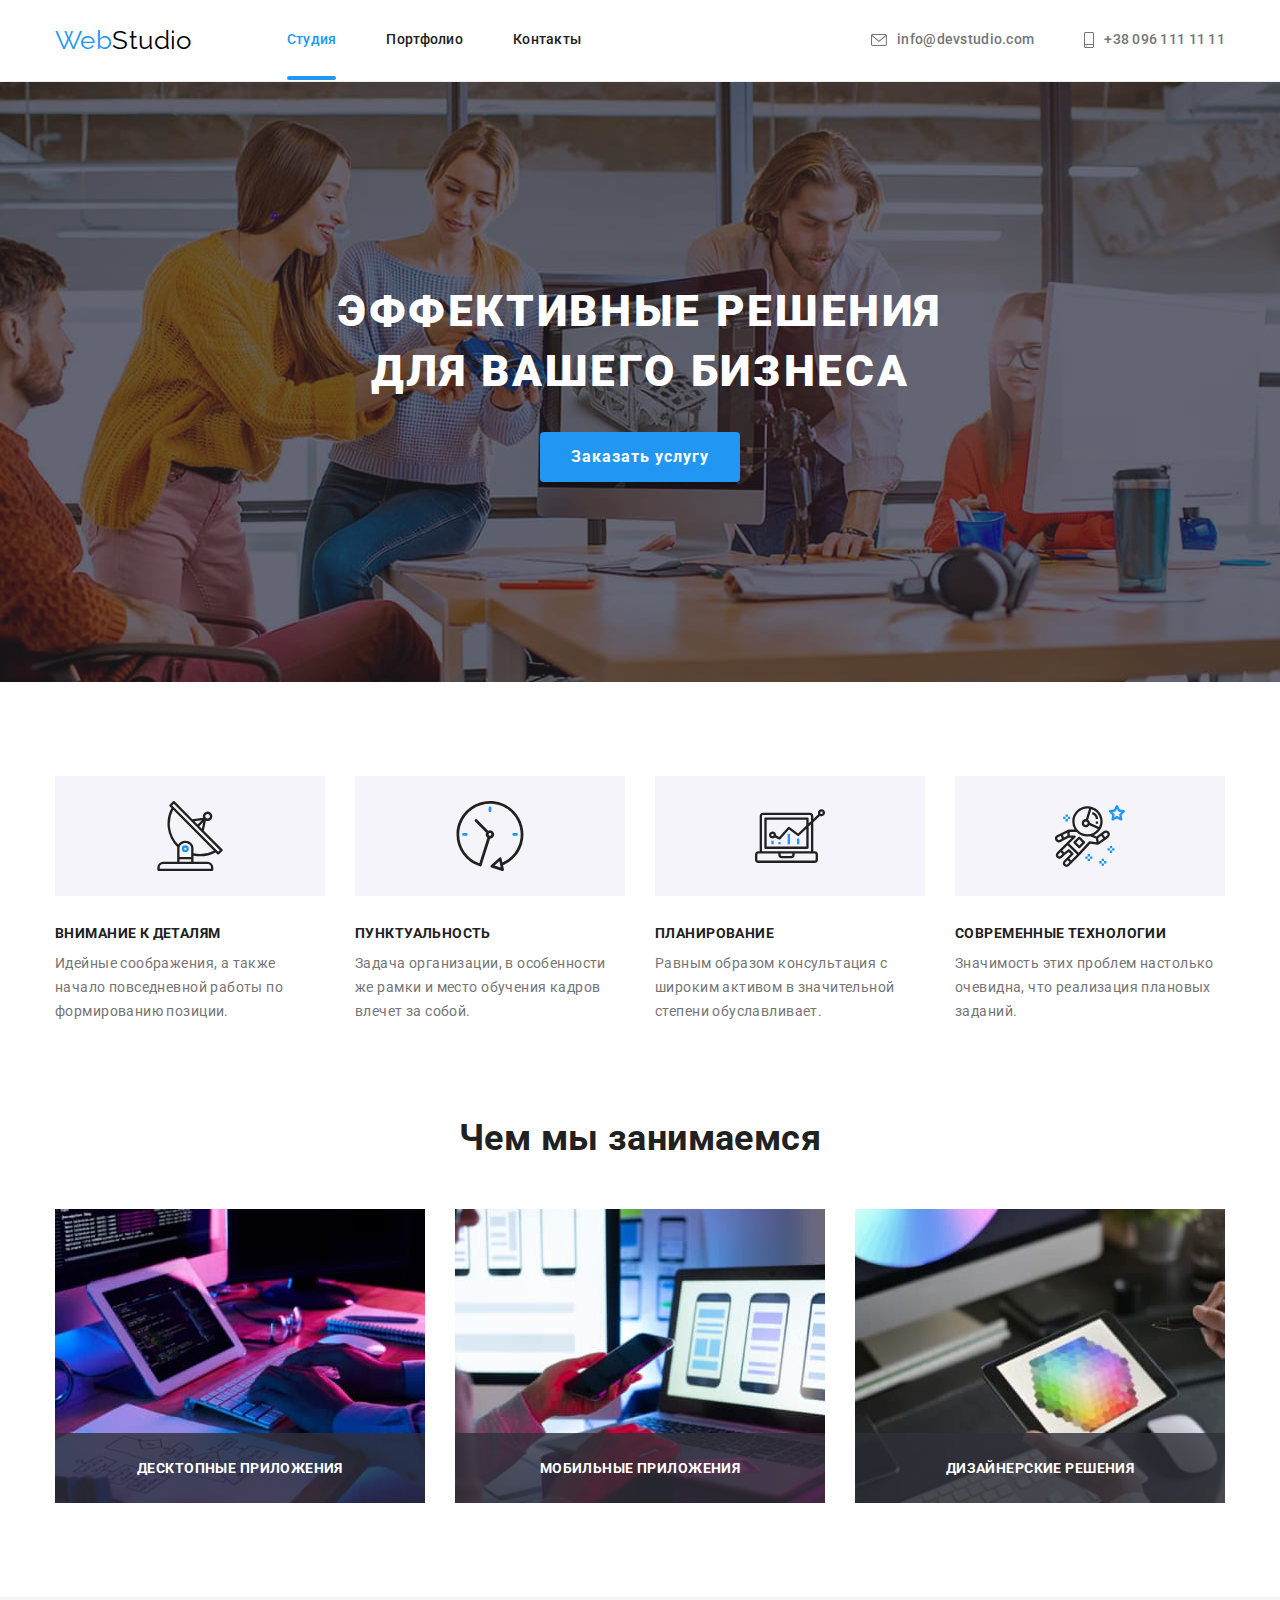
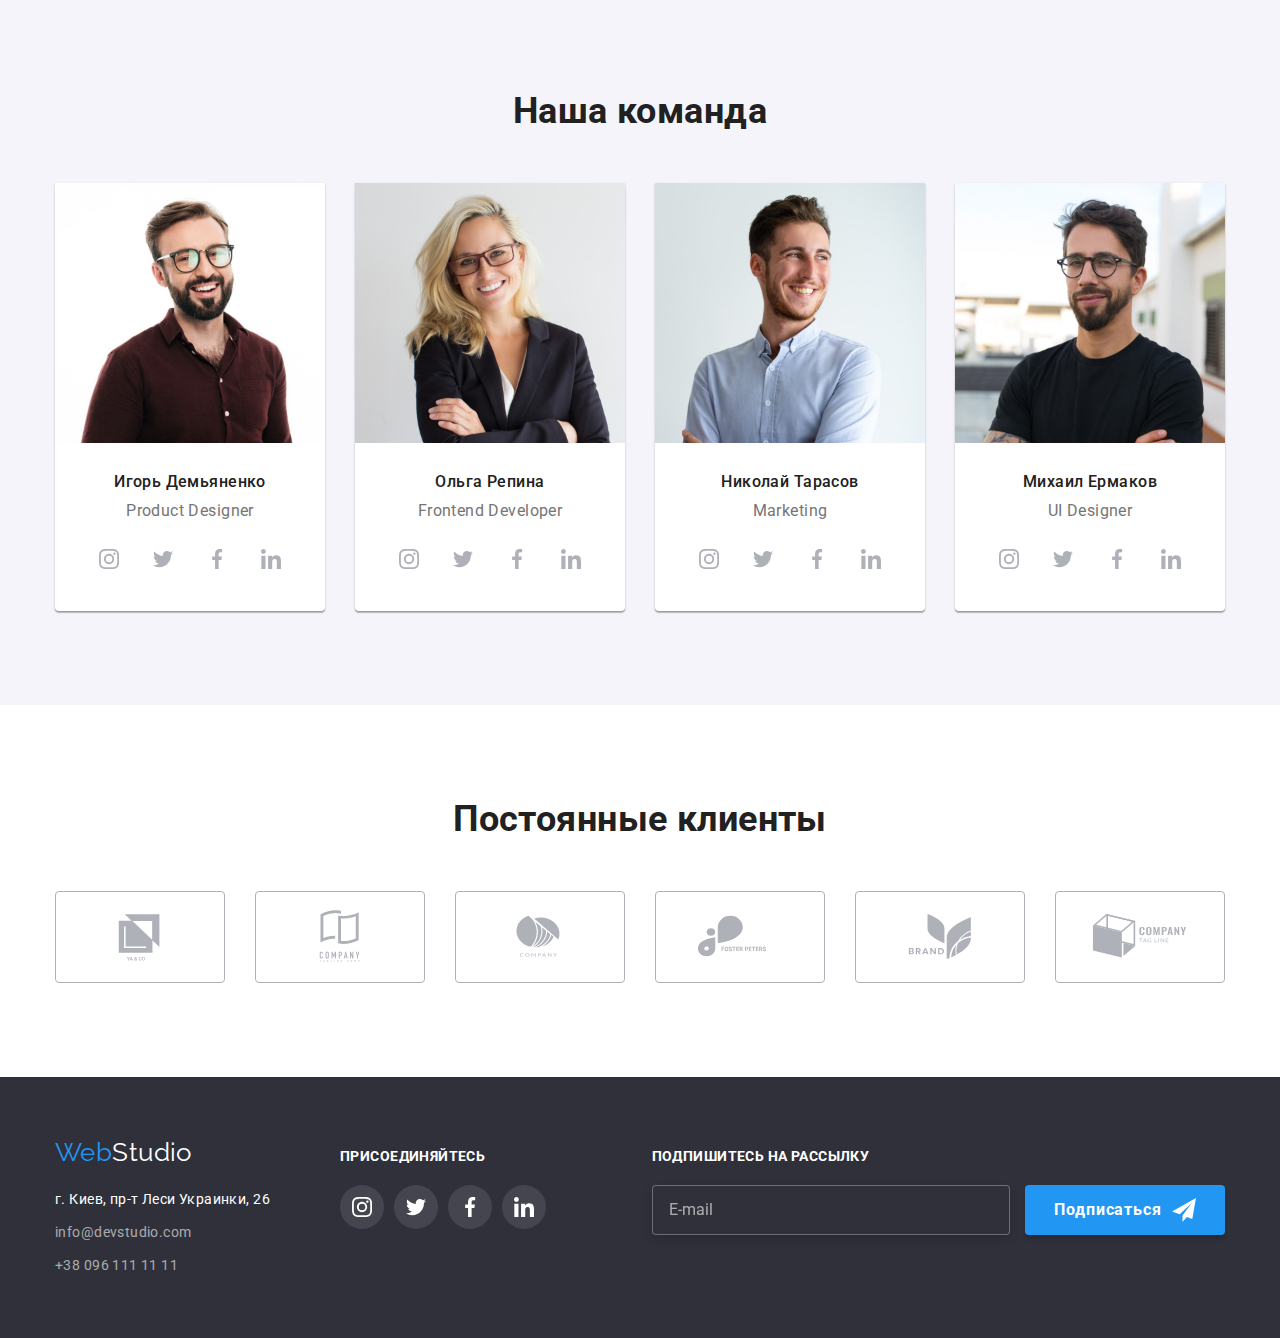
==== index.html @ fa4c3126 "Initial commit" ====
<!DOCTYPE html>
<html lang="ru">
  <head>
    <meta charset="UTF-8" />
    <meta http-equiv="X-UA-Compatible" content="IE=edge" />
    <meta name="viewport" content="width=device-width, initial-scale=1.0" />
    <title>Document</title>
    <link rel="preconnect" href="https://fonts.googleapis.com" />
    <link rel="preconnect" href="https://fonts.gstatic.com" crossorigin />
    <link
      href="https://fonts.googleapis.com/css2?family=Raleway:wght@700&family=Roboto:wght@400;500;700;900&display=swap"
      rel="stylesheet"
    />
    <link
      rel="stylesheet"
      href="https://cdnjs.cloudflare.com/ajax/libs/modern-normalize/1.1.0/modern-normalize.min.css"
    />
    <link rel="stylesheet" href="./css/main.min.css" />
  </head>
  <body>
    <header class="page-header">
      <div class="container">
        <a href="./index.html" class="page-header__logo logo link"
          ><span class="logo-accent">Web</span>Studio</a
        >
        <nav class="site-nav">
          <ul class="site-nav__list list">
            <li class="site-nav__item">
              <a href="./index.html" class="site-nav__link site-nav__link--current link">Студия</a>
            </li>
            <li class="site-nav__item">
              <a href="./portfolio.html" class="site-nav__link link">Портфолио</a>
            </li>
            <li class="site-nav__item"><a href="" class="site-nav__link link">Контакты</a></li>
          </ul>
        </nav>
        <ul class="contact-header">
          <li class="contact-header__item list">
            <a href="mailto:info@devstudio.com" class="contact-header__link link">
              <svg class="contact-header__contact-icon" width="16" height="12">
                <use href="./images/sprite.svg#icon-envelope"></use>
              </svg>
              info@devstudio.com</a
            >
          </li>
          <li class="contact-header__item list">
            <a href="tel:+380961111111" class="contact-header__link link">
              <svg class="contact-header__contact-icon" width="10" height="16">
                <use href="./images/sprite.svg#icon-smartphone"></use>
              </svg>
              +38 096 111 11 11</a
            >
          </li>
        </ul>
      </div>
    </header>
    <main>
      <section class="hero">
        <div class="container">
          <h1 class="hero__title">Эффективные решения для вашего бизнеса</h1>
          <button type="button" class="hero__button btn" data-modal-open>Заказать услугу</button>
        </div>
      </section>
      <section class="peculiarity section">
        <div class="container">
          <h2 class="peculiarity__title visualy-hidden">Особенности</h2>
          <ul class="peculiarity__list list">
            <li class="peculiarity__item">
              <div class="peculiarity__thumb">
                <svg class="peculiarity__icon">
                  <use href="./images/sprite.svg#icon-antenna"></use>
                </svg>
              </div>
              <h3 class="peculiarity__sub-title">Внимание к деталям</h3>
              <p class="peculiarity__text">
                Идейные соображения, а также начало повседневной работы по формированию позиции.
              </p>
            </li>
            <li class="peculiarity__item">
              <div class="peculiarity__thumb">
                <svg class="peculiarity__icon">
                  <use href="./images/sprite.svg#icon-clock-1"></use>
                </svg>
              </div>
              <h3 class="peculiarity__sub-title">Пунктуальность</h3>
              <p class="peculiarity__text">
                Задача организации, в особенности же рамки и место обучения кадров влечет за собой.
              </p>
            </li>
            <li class="peculiarity__item">
              <div class="peculiarity__thumb">
                <svg class="peculiarity__icon">
                  <use href="./images/sprite.svg#icon-diagram"></use>
                </svg>
              </div>
              <h3 class="peculiarity__sub-title">Планирование</h3>
              <p class="peculiarity__text">
                Равным образом консультация с широким активом в значительной степени обуславливает.
              </p>
            </li>
            <li class="peculiarity__item">
              <div class="peculiarity__thumb">
                <svg class="peculiarity__icon">
                  <use href="./images/sprite.svg#icon-astronaut"></use>
                </svg>
              </div>
              <h3 class="peculiarity__sub-title">Современные технологии</h3>
              <p class="peculiarity__text">
                Значимость этих проблем настолько очевидна, что реализация плановых заданий.
              </p>
            </li>
          </ul>
        </div>
      </section>
      <section class="section work">
        <div class="container">
          <h2 class="work__title title">Чем мы занимаемся</h2>
          <ul class="work__list list">
            <li class="work__item">
              <div class="work__thumb">
                <img
                  src="./images/img1.jpg"
                  alt="Программирование"
                  width="370"
                  height="294"
                  class="work__image"
                />
                <p class="work__text">Десктопные приложения</p>
              </div>
            </li>

            <li class="work__item">
              <div class="work__thumb">
                <img
                  src="./images/img2.jpg"
                  alt="Адаптивная вёрстка"
                  width="370"
                  height="294"
                  class="work__image"
                />
                <p class="work__text">Мобильные приложения</p>
              </div>
            </li>

            <li class="work__item">
              <div class="work__thumb">
                <img
                  src="./images/img3.jpg"
                  alt="Дизайн"
                  width="370"
                  height="294"
                  class="work__image"
                />
                <p class="work__text">Дизайнерские решения</p>
              </div>
            </li>
          </ul>
        </div>
      </section>
      <section class="section command">
        <div class="container">
          <h2 class="command__title title">Наша команда</h2>
          <ul class="command__list list">
            <li class="command__item">
              <img
                class="command__photo"
                src="./images/photo_demyanenko.jpg"
                alt="Игорь Демьяненко"
                width="270"
                height="260"
              />
              <h3 class="command__name">Игорь Демьяненко</h3>
              <p class="command__position">Product Designer</p>
              <ul class="social list">
                <li class="social__item">
                  <a href="" class="social__link">
                    <svg class="social__icon" width="20" height="20">
                      <use href="./images/sprite.svg#icon-instagram"></use>
                    </svg>
                  </a>
                </li>
                <li class="social__item">
                  <a href="" class="social__link">
                    <svg class="social__icon" width="20" height="20">
                      <use href="./images/sprite.svg#icon-twitter"></use>
                    </svg>
                  </a>
                </li>
                <li class="social__item">
                  <a href="" class="social__link">
                    <svg class="social__icon" width="20" height="20">
                      <use href="./images/sprite.svg#icon-facebook"></use>
                    </svg>
                  </a>
                </li>
                <li class="social__item">
                  <a href="" class="social__link">
                    <svg class="social__icon" width="20" height="20">
                      <use href="./images/sprite.svg#icon-linkedin"></use>
                    </svg>
                  </a>
                </li>
              </ul>
            </li>
            <li class="command__item">
              <img
                class="command__photo"
                src="./images/photo_repina.jpg"
                alt="Ольга Репина"
                width="270"
                height="260"
              />
              <h3 class="command__name">Ольга Репина</h3>
              <p class="command__position">Frontend Developer</p>
              <ul class="social list">
                <li class="social__item">
                  <a href="" class="social__link">
                    <svg class="social__icon" width="20" height="20">
                      <use href="./images/sprite.svg#icon-instagram"></use>
                    </svg>
                  </a>
                </li>
                <li class="social__item">
                  <a href="" class="social__link">
                    <svg class="social__icon" width="20" height="20">
                      <use href="./images/sprite.svg#icon-twitter"></use>
                    </svg>
                  </a>
                </li>
                <li class="social__item">
                  <a href="" class="social__link">
                    <svg class="social__icon" width="20" height="20">
                      <use href="./images/sprite.svg#icon-facebook"></use>
                    </svg>
                  </a>
                </li>
                <li class="social__item">
                  <a href="" class="social__link">
                    <svg class="social__icon" width="20" height="20">
                      <use href="./images/sprite.svg#icon-linkedin"></use>
                    </svg>
                  </a>
                </li>
              </ul>
            </li>
            <li class="command__item">
              <img
                class="command__photo"
                src="./images/photo_tarasov.jpg"
                alt="Николай Тарасов"
                width="270"
                height="260"
              />
              <h3 class="command__name">Николай Тарасов</h3>
              <p class="command__position">Marketing</p>
              <ul class="social list">
                <li class="social__item">
                  <a href="" class="social__link">
                    <svg class="social__icon" width="20" height="20">
                      <use href="./images/sprite.svg#icon-instagram"></use>
                    </svg>
                  </a>
                </li>
                <li class="social__item">
                  <a href="" class="social__link">
                    <svg class="social__icon" width="20" height="20">
                      <use href="./images/sprite.svg#icon-twitter"></use>
                    </svg>
                  </a>
                </li>
                <li class="social__item">
                  <a href="" class="social__link">
                    <svg class="social__icon" width="20" height="20">
                      <use href="./images/sprite.svg#icon-facebook"></use>
                    </svg>
                  </a>
                </li>
                <li class="social__item">
                  <a href="" class="social__link">
                    <svg class="social__icon" width="20" height="20">
                      <use href="./images/sprite.svg#icon-linkedin"></use>
                    </svg>
                  </a>
                </li>
              </ul>
            </li>
            <li class="command__item">
              <img
                class="command__photo"
                src="./images/photo_ermakov.jpg"
                alt="Михаил Ермаков"
                width="270"
                height="260"
              />
              <h3 class="command__name">Михаил Ермаков</h3>
              <p class="command__position">UI Designer</p>
              <ul class="social list">
                <li class="social__item">
                  <a href="" class="social__link">
                    <svg class="social__icon" width="20" height="20">
                      <use href="./images/sprite.svg#icon-instagram"></use>
                    </svg>
                  </a>
                </li>
                <li class="social__item">
                  <a href="" class="social__link">
                    <svg class="social__icon" width="20" height="20">
                      <use href="./images/sprite.svg#icon-twitter"></use>
                    </svg>
                  </a>
                </li>
                <li class="social__item">
                  <a href="" class="social__link">
                    <svg class="social__icon" width="20" height="20">
                      <use href="./images/sprite.svg#icon-facebook"></use>
                    </svg>
                  </a>
                </li>
                <li class="social__item">
                  <a href="" class="social__link">
                    <svg class="social__icon" width="20" height="20">
                      <use href="./images/sprite.svg#icon-linkedin"></use>
                    </svg>
                  </a>
                </li>
              </ul>
            </li>
          </ul>
        </div>
      </section>
      <section class="section clients">
        <div class="container">
          <h2 class="clients__title title">Постоянные клиенты</h2>
          <ul class="clients__list list">
            <li class="clients__item">
              <a href="" class="clients__link">
                <svg class="clients__icon" width="106" height="60">
                  <use href="./images/sprite.svg#icon-client-1"></use>
                </svg>
              </a>
            </li>
            <li class="clients__item">
              <a href="" class="clients__link">
                <svg class="clients__icon" width="106" height="60">
                  <use href="./images/sprite.svg#icon-client-2"></use>
                </svg>
              </a>
            </li>
            <li class="clients__item">
              <a href="" class="clients__link">
                <svg class="clients__icon" width="106" height="60">
                  <use href="./images/sprite.svg#icon-client-3"></use>
                </svg>
              </a>
            </li>
            <li class="clients__item">
              <a href="" class="clients__link">
                <svg class="clients__icon" width="106" height="60">
                  <use href="./images/sprite.svg#icon-client-4"></use>
                </svg>
              </a>
            </li>
            <li class="clients__item">
              <a href="" class="clients__link">
                <svg class="clients__icon" width="106" height="60">
                  <use href="./images/sprite.svg#icon-client-5"></use>
                </svg>
              </a>
            </li>
            <li class="clients__item">
              <a href="" class="clients__link">
                <svg class="clients__icon" width="106" height="60">
                  <use href="./images/sprite.svg#icon-client-6"></use>
                </svg>
              </a>
            </li>
          </ul>
        </div>
      </section>
    </main>
    <footer class="page-footer">
      <div class="container">
        <div class="contact-footer">
          <a href="./index.html" class="page-footer__logo logo link"
            ><span class="logo-accent">Web</span>Studio</a
          >
          <address class="address">
            <ul class="address__list list">
              <li class="address__geo">
                <a
                  href="https://goo.gl/maps/4YWWPyWF16ZQ9Hfj6"
                  target="_blank"
                  rel="noopener noreferrer"
                  class="address__geo-link link"
                  >г. Киев, пр-т Леси Украинки, 26</a
                >
              </li>
              <li class="address-item">
                <a href="mailto:info@devstudio.com" class="address-link link">info@devstudio.com</a>
              </li>
              <li class="address-item">
                <a href="tel:+380961111111" class="address-link link">+38 096 111 11 11</a>
              </li>
            </ul>
          </address>
        </div>
        <div class="join">
          <p class="join__title">Присоединяйтесь</p>
          <ul class="join__list list">
            <li class="join__item">
              <a href="" class="join__link">
                <svg class="join__icon" width="20" height="20">
                  <use href="./images/sprite.svg#icon-instagram"></use>
                </svg>
              </a>
            </li>
            <li class="join__item">
              <a href="" class="join__link">
                <svg class="join__icon" width="20" height="20">
                  <use href="./images/sprite.svg#icon-twitter"></use>
                </svg>
              </a>
            </li>
            <li class="join__item">
              <a href="" class="join__link">
                <svg class="join__icon" width="20" height="20">
                  <use href="./images/sprite.svg#icon-facebook"></use>
                </svg>
              </a>
            </li>
            <li class="join__item">
              <a href="" class="join__link">
                <svg class="join__icon" width="20" height="20">
                  <use href="./images/sprite.svg#icon-linkedin"></use>
                </svg>
              </a>
            </li>
          </ul>
        </div>
        <div class="subscribe">
          <b class="subscripe__title">Подпишитесь на рассылку</b>
          <form>
            <label for="email" class="subscribe__field">
              <input type="email" id="email" placeholder="E-mail" class="subscripe__input" />
            </label>
            <button type="submit" class="subscripe__btn btn">Подписаться</button>
          </form>
        </div>
      </div>
    </footer>
    <div class="backdrop is-hidden" data-modal>
      <div class="modal">
        <button type="button" class="modal__close" data-modal-close>
          <svg class="modal__close-icon" width="18" height="18">
            <use href="./images/sprite.svg#icon-close-modal"></use>
          </svg>
        </button>
        <b class="modal__title">Оставьте свои данные, мы вам перезвоним</b>
        <form class="feedback">
          <div class="feedback__thumb">
            <label for="name" class="feedback__title">Имя</label>
            <input type="text" name="name" class="feedback__input" id="name" />
            <svg width="18" height="18" class="feedback__icon">
              <use href="./images/sprite.svg#icon-person"></use>
            </svg>
          </div>
          <div class="feedback__thumb">
            <label for="phone" class="feedback__title">Телефон</label>
            <input type="tel" name="phone" class="feedback__input" id="phone" />
            <svg width="18" height="18" class="feedback__icon">
              <use href="./images/sprite.svg#icon-telephone"></use>
            </svg>
          </div>
          <div class="feedback__thumb">
            <label for="mail" class="feedback__title">Почта</label>
            <input type="tel" name="phone" class="feedback__input" id="mail" />
            <svg width="18" height="18" class="feedback__icon">
              <use href="./images/sprite.svg#icon-mail"></use>
            </svg>
          </div>
          <div class="feedback__thumb comment">
            <label for="comment" class="feedback__title">Комментарий</label>
            <textarea
              name="comment"
              id="comment"
              class="comment__input"
              placeholder="Введите текст"
            ></textarea>
          </div>
          <div class="agreement">
            <label for="agreement" class="agreement__title">
              <input
                type="checkbox"
                name="agreement"
                id="agreement"
                class="agreement__checkbox visualy-hidden"
              />
              <span class="agreement__icon"></span>
              Соглашаюсь с рассылкой и принимаю
              <a href="" class="agreement__link">Условия договора</a></label
            >
          </div>
          <button type="submit" class="modal__submit-button btn">Отправить</button>
        </form>
      </div>
    </div>
    <script src="./js/modal.js"></script>
  </body>
</html>
---- css/main.min.css ----
body{background-color:#fff;color:#757575;font-size:14px;font-family:Roboto, sans-serif;letter-spacing:0.03em}h1,h2,h3,h4,p,ul{margin:0;padding:0}img{display:block;max-width:100%}.visualy-hidden{position:absolute;white-space:nowrap;width:1px;height:1px;overflow:hidden;border:0;padding:0;clip:rect(0 0 0 0);-webkit-clip-path:inset(50%);clip-path:inset(50%);margin:-1px}.container{width:1200px;margin-left:auto;margin-right:auto;padding-left:15px;padding-right:15px}.section{padding-top:94px;padding-bottom:94px}.list{list-style:none}.link{text-decoration:none;color:inherit}.title{font-weight:700;font-size:36px;line-height:1.16;text-align:center;color:#212121;margin-bottom:50px}.btn{display:-webkit-inline-box;display:-ms-inline-flexbox;display:inline-flex;-webkit-box-align:center;-ms-flex-align:center;align-items:center;-webkit-box-pack:center;-ms-flex-pack:center;justify-content:center;min-width:200px;height:50px;cursor:pointer;font-weight:700;font-size:16px;line-height:1.875;letter-spacing:0.06em;-webkit-box-shadow:0px 4px 4px rgba(0,0,0,0.15);box-shadow:0px 4px 4px rgba(0,0,0,0.15);border-radius:4px;border:transparent;color:#fff;background-color:#2196f3;-webkit-transition:background-color 250ms cubic-bezier(0.4, 0, 0.2, 1);transition:background-color 250ms cubic-bezier(0.4, 0, 0.2, 1)}.btn:hover,.btn:focus{background-color:#188ce8}.logo{color:#000;font-family:Raleway, cursive;font-size:26px;line-height:1.19}.logo-accent{color:#2196f3}.page-header__logo{margin-right:95px}.page-header{padding-bottom:25px;padding-top:25px;background-color:#fff;border-bottom:1px solid #ececec}.page-header .container{display:-webkit-box;display:-ms-flexbox;display:flex;-webkit-box-align:center;-ms-flex-align:center;align-items:center}.site-nav{margin-right:auto}.site-nav__list{display:-webkit-box;display:-ms-flexbox;display:flex;font-weight:500;line-height:1.14;letter-spacing:0.02em}.site-nav__item:not(:last-child){margin-right:50px}.site-nav__link{position:relative;padding-top:32px;padding-bottom:32px;color:#212121;text-decoration:none;-webkit-transition:color 250ms cubic-bezier(0.4, 0, 0.2, 1);transition:color 250ms cubic-bezier(0.4, 0, 0.2, 1)}.site-nav__link:hover,.site-nav__link:focus{color:#2196f3}.site-nav__link--current{color:#2196f3}.site-nav__link--current::after{content:'';position:absolute;left:0;bottom:-1px;width:100%;height:4px;background:#2196f3;border-radius:2px}.contact-header{display:-webkit-box;display:-ms-flexbox;display:flex}.contact-header__item:not(:last-child){margin-right:50px}.contact-header__link{-webkit-transition:color 250ms cubic-bezier(0.4, 0, 0.2, 1);transition:color 250ms cubic-bezier(0.4, 0, 0.2, 1);display:-webkit-box;display:-ms-flexbox;display:flex;-webkit-box-align:center;-ms-flex-align:center;align-items:center;font-weight:500;line-height:1.14;letter-spacing:0.02em;color:#757575}.contact-header__link:hover,.contact-header__link:focus{color:#2196f3}.contact-header__contact-icon{margin-right:10px;fill:currentColor}.hero{background-image:-webkit-gradient(linear, left top, right top, from(rgba(47,48,58,0.4)), to(rgba(47,48,58,0.4))),url(../images/hero-img.jpg);background-image:linear-gradient(to right, rgba(47,48,58,0.4), rgba(47,48,58,0.4)),url(../images/hero-img.jpg);background-position:center;background-size:cover;background-repeat:no-repeat;max-width:1600px;height:600px;background-color:#2f303a;text-align:center;margin-left:auto;margin-right:auto;padding-top:200px;padding-bottom:200px}.hero__title{color:#fff;font-weight:900;font-size:44px;line-height:1.36;letter-spacing:0.06em;text-transform:uppercase;width:696px;margin-bottom:30px;margin-left:auto;margin-right:auto}.peculiarity__list{display:-webkit-box;display:-ms-flexbox;display:flex;-ms-flex-wrap:wrap;flex-wrap:wrap}.peculiarity__item{-ms-flex-preferred-size:calc(100% / 4 - 30px);flex-basis:calc(100% / 4 - 30px)}.peculiarity__item:not(:last-child){margin-right:30px}.peculiarity__thumb{width:270px;height:120px;background-color:#f5f4fa;margin-bottom:30px;display:-webkit-inline-box;display:-ms-inline-flexbox;display:inline-flex;-webkit-box-align:center;-ms-flex-align:center;align-items:center;-webkit-box-pack:center;-ms-flex-pack:center;justify-content:center}.peculiarity__icon{width:70px;height:70px}.peculiarity__sub-title{font-size:14px;font-weight:700;line-height:1.14;text-transform:uppercase;color:#212121;margin-bottom:10px}.peculiarity__text{line-height:1.71}.section.work{padding-top:0}.work__list{display:-webkit-box;display:-ms-flexbox;display:flex;-ms-flex-wrap:wrap;flex-wrap:wrap}.work__item:not(:last-child){margin-right:30px}.work__thumb{position:relative}.work__text{position:absolute;left:0;bottom:0;width:100%;height:70px;background:rgba(47,48,58,0.8);display:-webkit-box;display:-ms-flexbox;display:flex;-webkit-box-align:center;-ms-flex-align:center;align-items:center;-webkit-box-pack:center;-ms-flex-pack:center;justify-content:center;font-weight:700;text-transform:uppercase;color:#fff}.command{background-color:#f5f4fa}.command__list{display:-webkit-box;display:-ms-flexbox;display:flex;margin:0 -15px}.command__item{text-align:center;background-color:#fff;-webkit-box-shadow:0px 1px 3px rgba(0,0,0,0.12),0px 1px 1px rgba(0,0,0,0.14),0px 2px 1px rgba(0,0,0,0.2);box-shadow:0px 1px 3px rgba(0,0,0,0.12),0px 1px 1px rgba(0,0,0,0.14),0px 2px 1px rgba(0,0,0,0.2);border-radius:0px 0px 4px 4px;margin:0 15px;-ms-flex-wrap:wrap;flex-wrap:wrap;-ms-flex-preferred-size:calc(100% / 4 - 30px);flex-basis:calc(100% / 4 - 30px)}.command__name{font-weight:500;font-size:16px;line-height:1.18;color:#212121;margin-top:30px;margin-bottom:10px}.command__position{font-size:16px;line-height:1.18;margin-bottom:16px}.social{display:-webkit-inline-box;display:-ms-inline-flexbox;display:inline-flex;margin-bottom:30px}.social__item:not(:last-child){margin-right:10px}.social__link{-webkit-transition:fill 250ms cubic-bezier(0.4, 0, 0.2, 1),background-color 250ms cubic-bezier(0.4, 0, 0.2, 1);transition:fill 250ms cubic-bezier(0.4, 0, 0.2, 1),background-color 250ms cubic-bezier(0.4, 0, 0.2, 1);display:-webkit-inline-box;display:-ms-inline-flexbox;display:inline-flex;-webkit-box-align:center;-ms-flex-align:center;align-items:center;-webkit-box-pack:center;-ms-flex-pack:center;justify-content:center;border-radius:50%;width:44px;height:44px;fill:#afb1b8}.social__link:hover,.social__link:focus{background-color:#2196f3;fill:#fff}.clients__list{display:-webkit-box;display:-ms-flexbox;display:flex}.clients__item:not(:last-child){margin-right:30px}.clients__link{-webkit-transition:border 250ms cubic-bezier(0.4, 0, 0.2, 1),fill 250ms cubic-bezier(0.4, 0, 0.2, 1);transition:border 250ms cubic-bezier(0.4, 0, 0.2, 1),fill 250ms cubic-bezier(0.4, 0, 0.2, 1);display:-webkit-inline-box;display:-ms-inline-flexbox;display:inline-flex;-webkit-box-align:center;-ms-flex-align:center;align-items:center;-webkit-box-pack:center;-ms-flex-pack:center;justify-content:center;width:170px;height:92px;cursor:pointer;border:1px solid #afb1b8;border-radius:4px;fill:#afb1b8}.clients__link:hover,.clients__linkk:focus{fill:#2196f3;border-color:#2196f3}.portfolio-filter{display:-webkit-box;display:-ms-flexbox;display:flex;-webkit-box-pack:center;-ms-flex-pack:center;justify-content:center;margin-bottom:50px}.portfolio-filter__item:not(:last-child){margin-right:8px}.portfolio-filter__button{cursor:pointer;border:1px solid transparent;border-radius:4px;-webkit-transition:background-color 250ms cubic-bezier(0.4, 0, 0.2, 1),color 250ms cubic-bezier(0.4, 0, 0.2, 1);transition:background-color 250ms cubic-bezier(0.4, 0, 0.2, 1),color 250ms cubic-bezier(0.4, 0, 0.2, 1);font-weight:500;font-size:16px;line-height:1.62;padding:6px 22px;background-color:#f5f4fa}.portfolio-filter__button:hover,.portfolio-filter__button:focus{background-color:#2196f3;color:#fff;-webkit-box-shadow:0px 3px 1px rgba(0,0,0,0.1),0px 1px 2px rgba(0,0,0,0.08),0px 2px 2px rgba(0,0,0,0.12);box-shadow:0px 3px 1px rgba(0,0,0,0.1),0px 1px 2px rgba(0,0,0,0.08),0px 2px 2px rgba(0,0,0,0.12)}.portfolio-list{display:-webkit-box;display:-ms-flexbox;display:flex;-ms-flex-wrap:wrap;flex-wrap:wrap;margin:-15px}.portfolio-list__item{-webkit-transition:-webkit-box-shadow 250ms cubic-bezier(0.4, 0, 0.2, 1);transition:-webkit-box-shadow 250ms cubic-bezier(0.4, 0, 0.2, 1);transition:box-shadow 250ms cubic-bezier(0.4, 0, 0.2, 1);transition:box-shadow 250ms cubic-bezier(0.4, 0, 0.2, 1), -webkit-box-shadow 250ms cubic-bezier(0.4, 0, 0.2, 1);-ms-flex-preferred-size:calc((100% - 90px) / 3);flex-basis:calc((100% - 90px) / 3);margin:15px}.portfolio-list__item:hover,.portfolio-list__item:focus{-webkit-box-shadow:0px 1px 1px rgba(0,0,0,0.12),0px 4px 4px rgba(0,0,0,0.06),1px 4px 6px rgba(0,0,0,0.16);box-shadow:0px 1px 1px rgba(0,0,0,0.12),0px 4px 4px rgba(0,0,0,0.06),1px 4px 6px rgba(0,0,0,0.16)}.portfolio-list__thumb{position:relative;overflow:hidden}.portfolio-list__text{position:absolute;-webkit-transform:translateY(100%);transform:translateY(100%);pointer-events:none;-webkit-transition:-webkit-transform 250ms cubic-bezier(0.4, 0, 0.2, 1);transition:-webkit-transform 250ms cubic-bezier(0.4, 0, 0.2, 1);transition:transform 250ms cubic-bezier(0.4, 0, 0.2, 1);transition:transform 250ms cubic-bezier(0.4, 0, 0.2, 1), -webkit-transform 250ms cubic-bezier(0.4, 0, 0.2, 1);display:-webkit-box;display:-ms-flexbox;display:flex;padding:63px 24px;top:0;right:0;width:100%;height:100%;font-size:18px;line-height:1.38;color:#fff;background:rgba(33,150,243,0.9)}.portfolio-list__link:hover .portfolio-list__text,.portfolio-list__link:focus .portfolio-list__text{-webkit-transform:translateY(0);transform:translateY(0)}.description{padding:20px 24px;border-left:1px solid #eeeeee;border-right:1px solid #eeeeee;border-bottom:1px solid #eeeeee}.description__title{margin-bottom:4px;font-weight:700;font-size:18px;line-height:2;letter-spacing:0.06em;color:#212121}.description__technology{line-height:1.875}.page-footer{padding-top:60px;padding-bottom:60px;background-color:#2f303a}.page-footer .container{display:-webkit-box;display:-ms-flexbox;display:flex;-webkit-box-align:baseline;-ms-flex-align:baseline;align-items:baseline}.contact-footer{margin-right:70px}.page-footer__logo{display:inline-block;color:#fff;margin-bottom:20px}.address__geo{margin-bottom:9px}.address__geo-link{font-style:normal;line-height:1.714;color:#fff;-webkit-transition:color 250ms cubic-bezier(0.4, 0, 0.2, 1);transition:color 250ms cubic-bezier(0.4, 0, 0.2, 1)}.address__geo-link:hover,.address__geo-link:focus{color:#2196f3}.address-item:not(:last-child){margin-bottom:9px}.address-link{font-style:normal;line-height:1.71;color:rgba(255,255,255,0.6);-webkit-transition:color 250ms cubic-bezier(0.4, 0, 0.2, 1);transition:color 250ms cubic-bezier(0.4, 0, 0.2, 1)}.address-link:hover,.address-link:focus{color:#2196f3}.join{margin-right:auto}.join__title{font-weight:700;line-height:1.14;text-transform:uppercase;color:#fff;margin-bottom:20px}.join__list{display:-webkit-box;display:-ms-flexbox;display:flex}.join__item:not(:last-child){margin-right:10px}.join__link{display:-webkit-inline-box;display:-ms-inline-flexbox;display:inline-flex;-webkit-box-align:center;-ms-flex-align:center;align-items:center;-webkit-box-pack:center;-ms-flex-pack:center;justify-content:center;border-radius:50%;width:44px;height:44px;background:rgba(255,255,255,0.1);fill:#fff;-webkit-transition:background-color 250ms cubic-bezier(0.4, 0, 0.2, 1);transition:background-color 250ms cubic-bezier(0.4, 0, 0.2, 1)}.join__link:hover,.join__link:focus{background-color:#2196f3}.subscripe__title{display:inline-block;font-weight:700;line-height:1.14;text-transform:uppercase;color:#fff;margin-bottom:20px}.subscripe__input{width:358px;height:50px;margin-right:12px;padding:15px 16px;font-size:16px;line-height:1.25;background-color:#2f303a;border:1px solid rgba(255,255,255,0.3);-webkit-filter:drop-shadow(0px 4px 4px rgba(0,0,0,0.15));filter:drop-shadow(0px 4px 4px rgba(0,0,0,0.15));border-radius:4px;color:rgba(255,255,255,0.6);-webkit-transition:border-color 250ms cubic-bezier(0.4, 0, 0.2, 1);transition:border-color 250ms cubic-bezier(0.4, 0, 0.2, 1)}.subscripe__input::-webkit-input-placeholder{font-size:16px;line-height:1.25;color:rgba(255,255,255,0.6)}.subscripe__input:-ms-input-placeholder{font-size:16px;line-height:1.25;color:rgba(255,255,255,0.6)}.subscripe__input::-ms-input-placeholder{font-size:16px;line-height:1.25;color:rgba(255,255,255,0.6)}.subscripe__input::placeholder{font-size:16px;line-height:1.25;color:rgba(255,255,255,0.6)}.subscribe__field:focus-within .subscripe__input{outline:none;border-color:#2196f3}.subscripe__btn::after{content:'';margin-left:10px;fill:currentColor;width:24px;height:24px;background-image:url(../images/send.svg)}.backdrop{position:fixed;top:0;left:0;width:100%;height:100%;background-color:rgba(0,0,0,0.2);opacity:1;-webkit-transition:opacity 250ms cubic-bezier(0.4, 0, 0.2, 1);transition:opacity 250ms cubic-bezier(0.4, 0, 0.2, 1)}.is-hidden{pointer-events:none;opacity:0}.is-hidden .modal{-webkit-transform:translate(-50%, -50%) scale(1.2);transform:translate(-50%, -50%) scale(1.2)}.modal{position:absolute;top:50%;left:50%;-webkit-transform:translate(-50%, -50%) scale(1);transform:translate(-50%, -50%) scale(1);-webkit-transition:-webkit-transform 250ms cubic-bezier(0.4, 0, 0.2, 1);transition:-webkit-transform 250ms cubic-bezier(0.4, 0, 0.2, 1);transition:transform 250ms cubic-bezier(0.4, 0, 0.2, 1);transition:transform 250ms cubic-bezier(0.4, 0, 0.2, 1), -webkit-transform 250ms cubic-bezier(0.4, 0, 0.2, 1);min-width:528px;min-height:581px;padding:40px 39px 40px 41px;background-color:#fff}.modal__close{position:absolute;top:8px;right:8px;width:30px;height:30px;display:-webkit-box;display:-ms-flexbox;display:flex;-webkit-box-align:center;-ms-flex-align:center;align-items:center;-webkit-box-pack:center;-ms-flex-pack:center;justify-content:center;border-radius:50%;border:1px solid rgba(0,0,0,0.1);cursor:pointer;background-color:#fff;-webkit-transition:fill 250ms cubic-bezier(0.4, 0, 0.2, 1);transition:fill 250ms cubic-bezier(0.4, 0, 0.2, 1)}.modal__close:hover{fill:#2196f3}.modal__title{display:inline-block;margin-bottom:12px;font-weight:700;font-size:20px;line-height:1.15;color:#212121}.feedback__thumb{position:relative;margin-bottom:10px}.feedback__title{position:relative;display:block;margin-bottom:4px;font-size:12px;line-height:1.17;letter-spacing:0.01em;color:#757575}.feedback__input{width:100%;height:40px;padding-left:42px;border:1px solid rgba(33,33,33,0.2);border-radius:4px;-webkit-transition:border-color 250ms cubic-bezier(0.4, 0, 0.2, 1);transition:border-color 250ms cubic-bezier(0.4, 0, 0.2, 1)}.feedback__input:focus{outline:none;border-color:#2196f3}.feedback__input:focus ~ .feedback__icon{fill:#2196f3}.feedback__icon{position:absolute;top:26px;left:12px;-webkit-transition:fill 250ms cubic-bezier(0.4, 0, 0.2, 1);transition:fill 250ms cubic-bezier(0.4, 0, 0.2, 1)}.comment{margin-bottom:20px}.comment__input{padding:12px 16px;width:100%;height:120px;overflow:hidden;border:1px solid rgba(33,33,33,0.2);border-radius:4px;resize:none;-webkit-transition:border-color 250ms cubic-bezier(0.4, 0, 0.2, 1);transition:border-color 250ms cubic-bezier(0.4, 0, 0.2, 1)}.comment__input::-webkit-input-placeholder{letter-spacing:0.01em;color:rgba(117,117,117,0.5)}.comment__input:-ms-input-placeholder{letter-spacing:0.01em;color:rgba(117,117,117,0.5)}.comment__input::-ms-input-placeholder{letter-spacing:0.01em;color:rgba(117,117,117,0.5)}.comment__input::placeholder{letter-spacing:0.01em;color:rgba(117,117,117,0.5)}.comment__input:focus{outline:none;border-color:#2196f3}.agreement{margin-bottom:30px;margin-left:25px}.agreement__title{position:relative;display:-webkit-box;display:-ms-flexbox;display:flex;-webkit-box-align:center;-ms-flex-align:center;align-items:center;line-height:1.714}.agreement__checkbox:focus+.agreement__icon{-webkit-box-shadow:0 0 0 1px #2196f3;box-shadow:0 0 0 1px #2196f3}.agreement__checkbox:checked+.agreement__icon{background-color:#2196f3;background-image:url(../images/icon-check.svg);border-color:#2196f3}.agreement__icon{position:absolute;top:3px;left:0;margin-left:-25px;display:inline-block;width:16px;height:15px;border:2px solid #212121;border-radius:2px;margin-right:7px;-webkit-transition:all 250ms cubic-bezier(0.4, 0, 0.2, 1);transition:all 250ms cubic-bezier(0.4, 0, 0.2, 1)}.agreement__link{color:#2196f3;margin-left:4px;-webkit-transition:color 250ms cubic-bezier(0.4, 0, 0.2, 1);transition:color 250ms cubic-bezier(0.4, 0, 0.2, 1)}.agreement__link:hover,.agreement__link:focus{color:#188ce8}.modal__submit-button{display:block;margin:0 auto}
/*# sourceMappingURL=main.min.css.map */
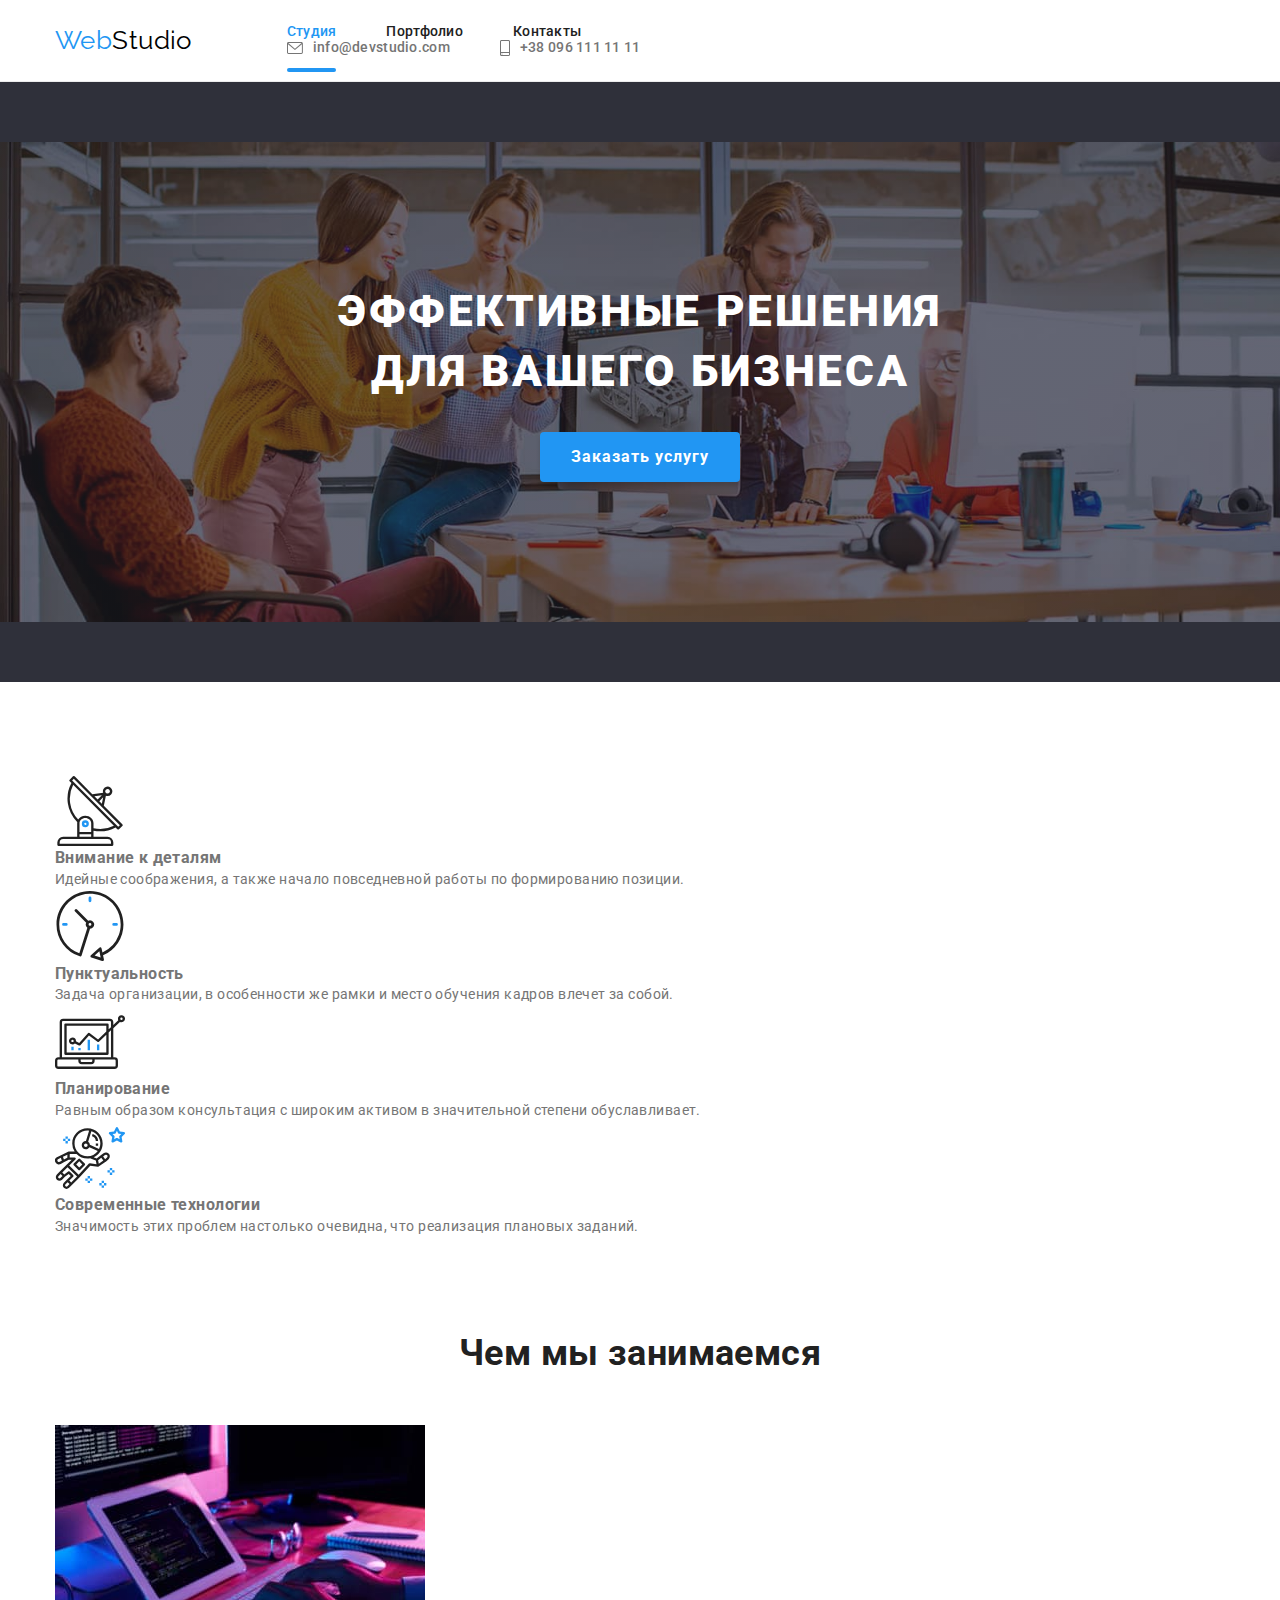
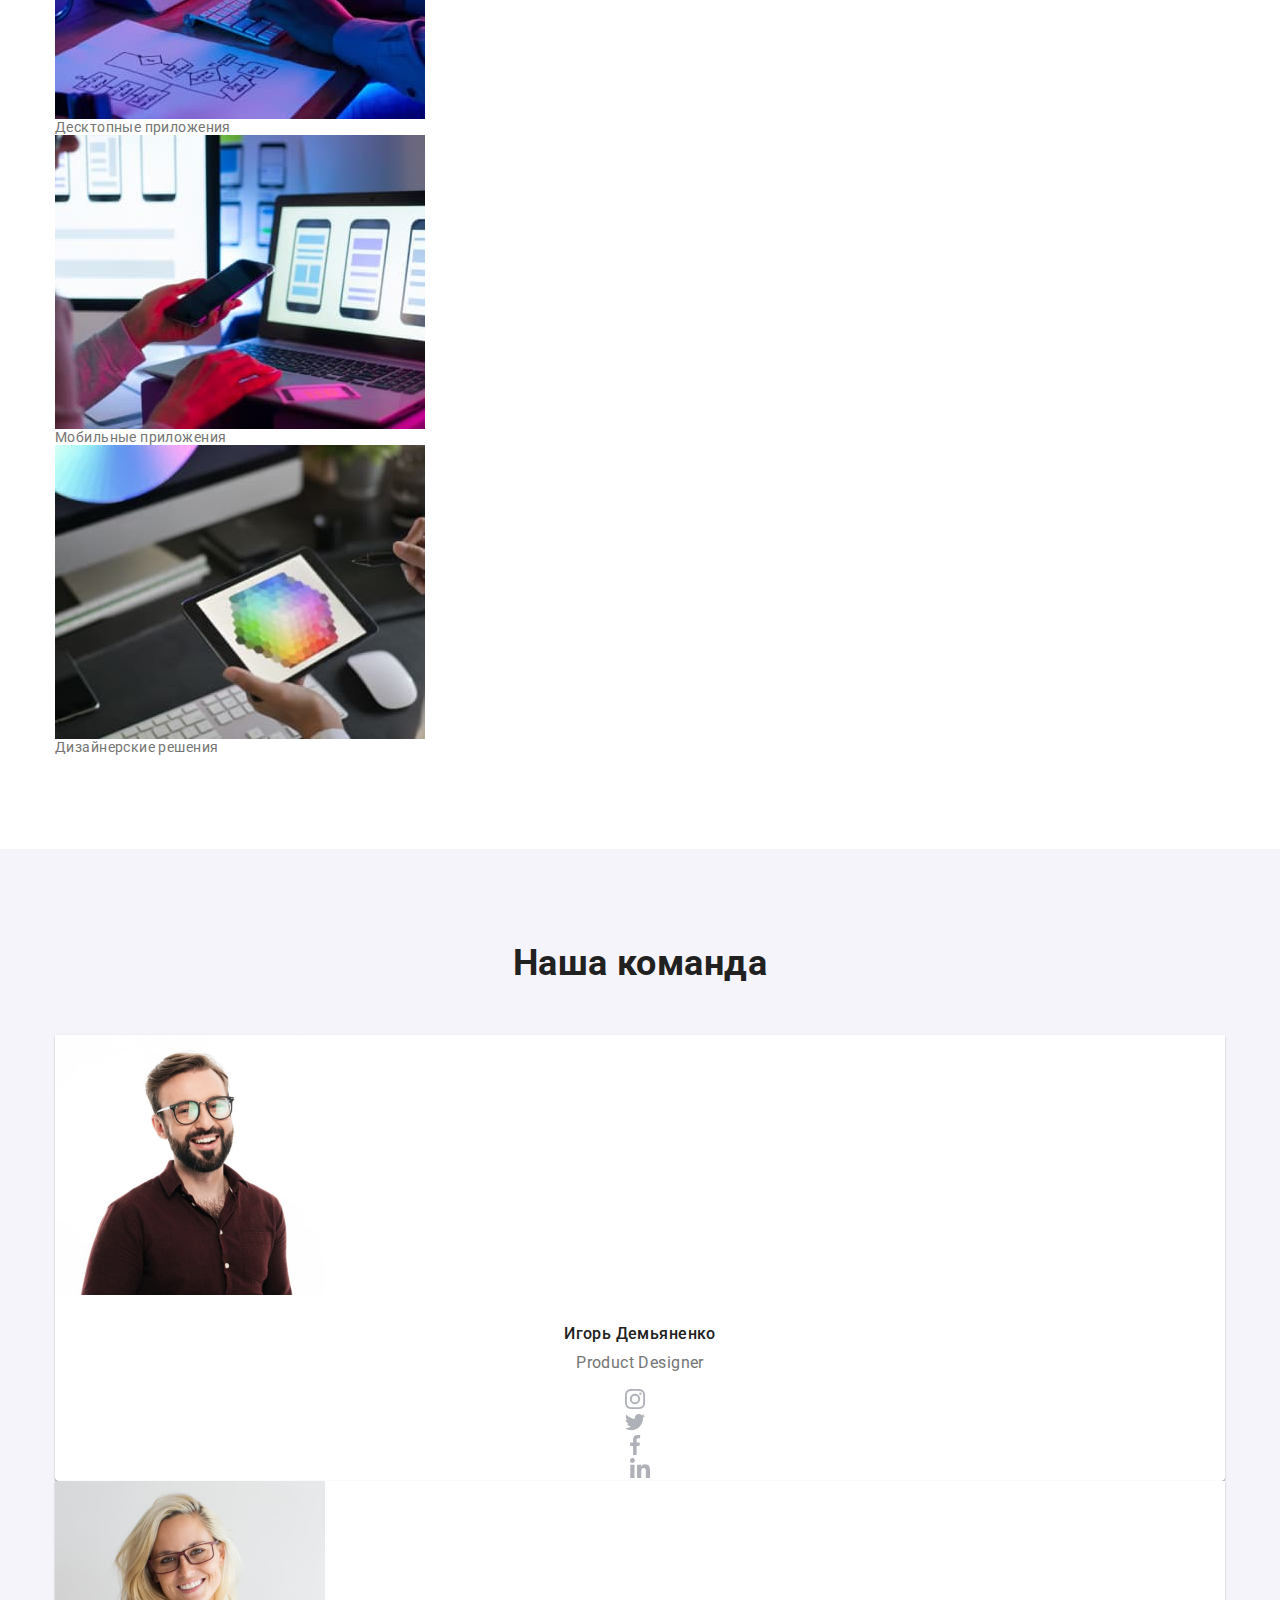
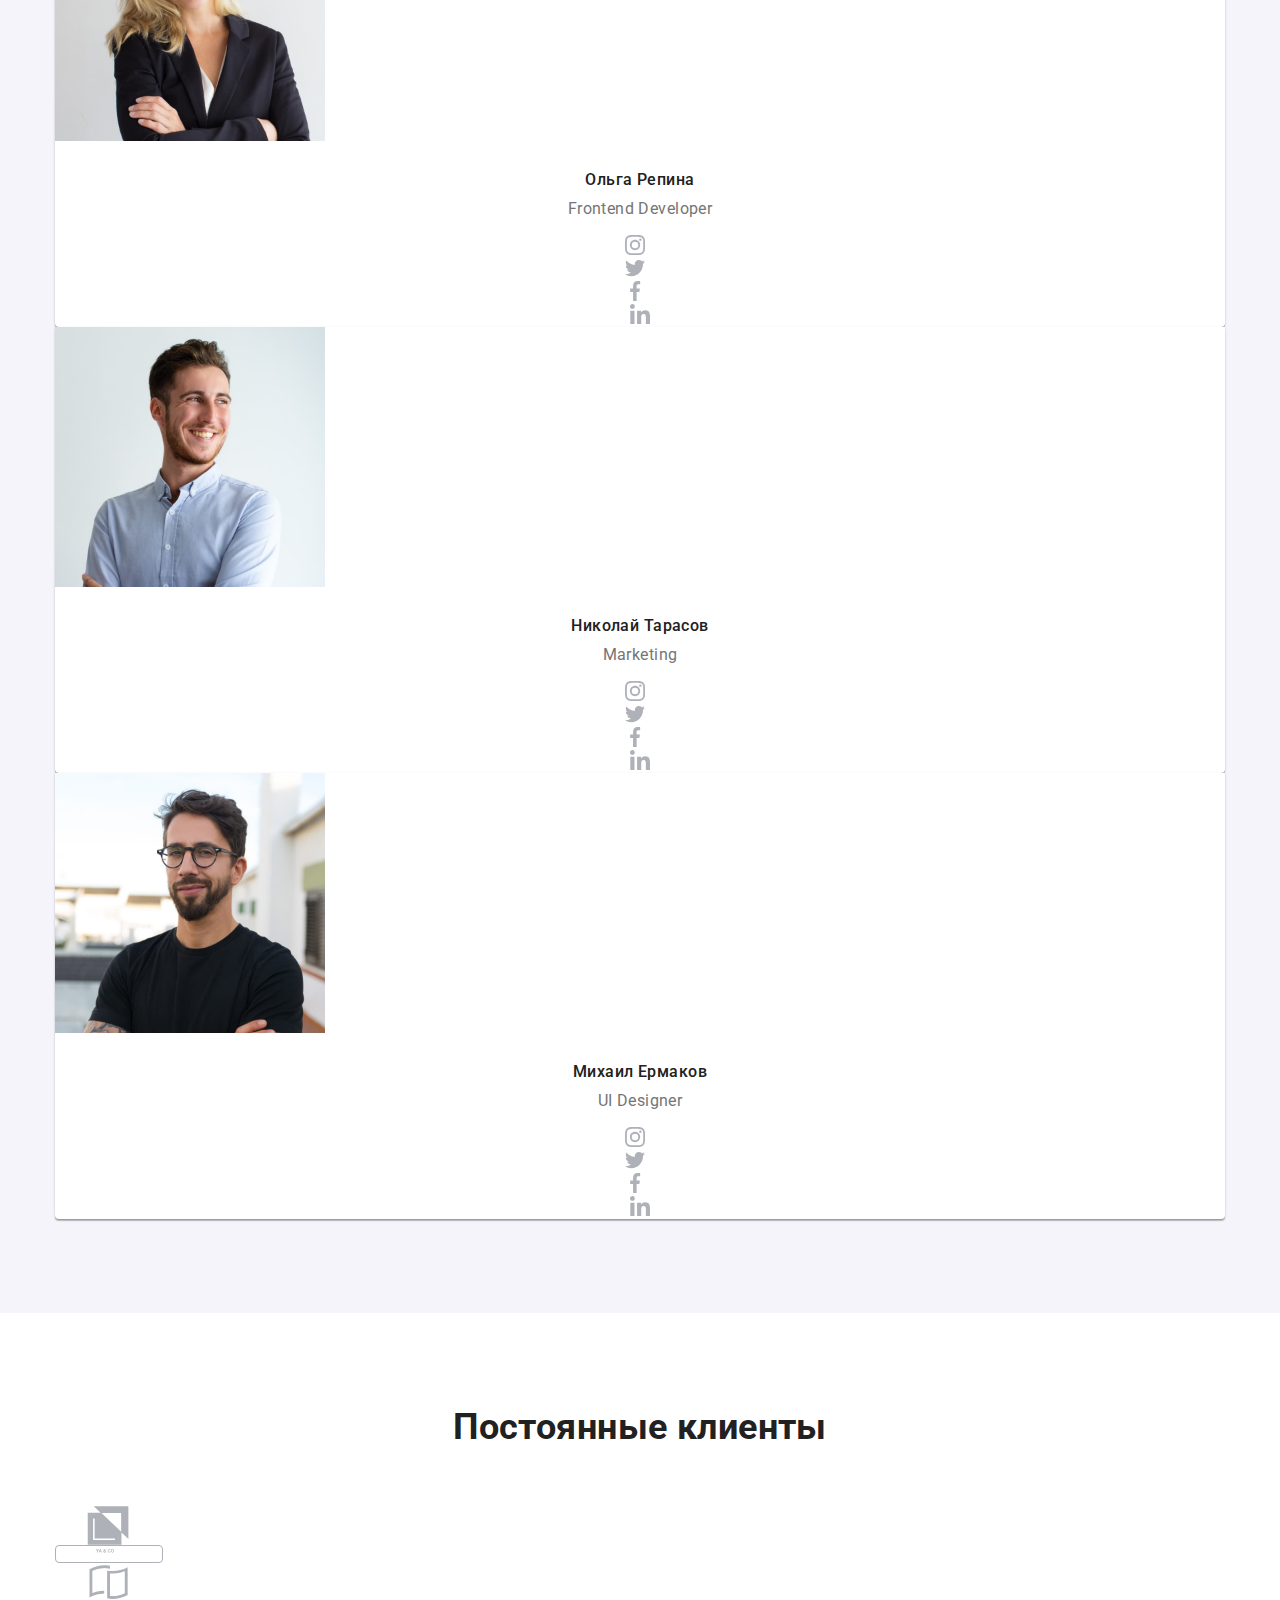
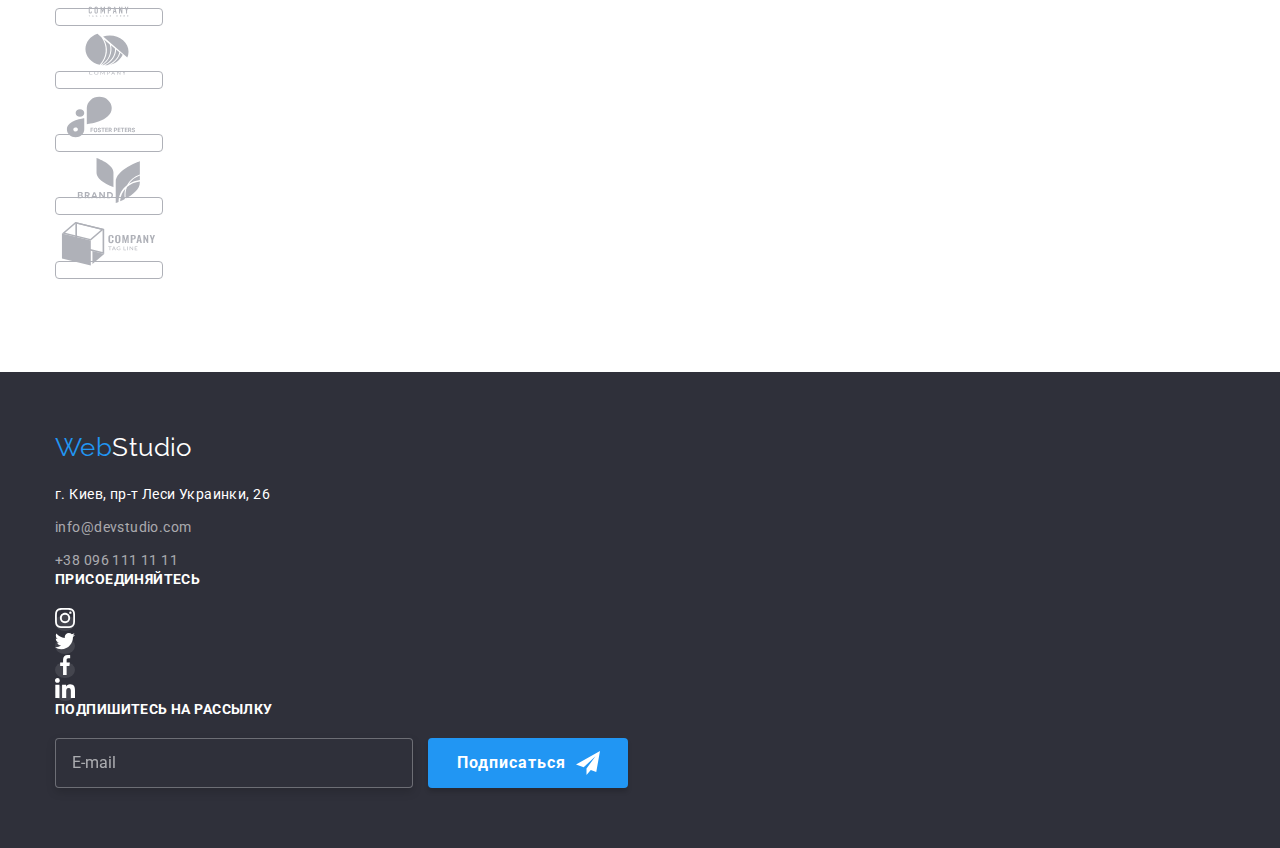
==== commit 74e09db4: "Responsive begin" ====
--- a/index.html
+++ b/index.html
@@ -23,35 +23,45 @@
         <a href="./index.html" class="page-header__logo logo link"
           ><span class="logo-accent">Web</span>Studio</a
         >
-        <nav class="site-nav">
-          <ul class="site-nav__list list">
-            <li class="site-nav__item">
-              <a href="./index.html" class="site-nav__link site-nav__link--current link">Студия</a>
-            </li>
-            <li class="site-nav__item">
-              <a href="./portfolio.html" class="site-nav__link link">Портфолио</a>
-            </li>
-            <li class="site-nav__item"><a href="" class="site-nav__link link">Контакты</a></li>
+        <button type="button" class="burger-menu">
+          <svg class="burger-menu__icon" width="40" height="40">
+            <use class="menu-cross" href="./images/sprite.svg#icon-close-modal"></use>
+            <use class="menu-burger" href="./images/sprite.svg#icon-menu"></use>
+          </svg>
+        </button>
+        <div class="page-header__thumb">
+          <nav class="site-nav">
+            <ul class="site-nav__list list">
+              <li class="site-nav__item">
+                <a href="./index.html" class="site-nav__link site-nav__link--current link"
+                  >Студия</a
+                >
+              </li>
+              <li class="site-nav__item">
+                <a href="./portfolio.html" class="site-nav__link link">Портфолио</a>
+              </li>
+              <li class="site-nav__item"><a href="" class="site-nav__link link">Контакты</a></li>
+            </ul>
+          </nav>
+          <ul class="contact-header">
+            <li class="contact-header__item list">
+              <a href="mailto:info@devstudio.com" class="contact-header__link link">
+                <svg class="contact-header__contact-icon" width="16" height="12">
+                  <use href="./images/sprite.svg#icon-envelope"></use>
+                </svg>
+                info@devstudio.com</a
+              >
+            </li>
+            <li class="contact-header__item list">
+              <a href="tel:+380961111111" class="contact-header__link link">
+                <svg class="contact-header__contact-icon" width="10" height="16">
+                  <use href="./images/sprite.svg#icon-smartphone"></use>
+                </svg>
+                +38 096 111 11 11</a
+              >
+            </li>
           </ul>
-        </nav>
-        <ul class="contact-header">
-          <li class="contact-header__item list">
-            <a href="mailto:info@devstudio.com" class="contact-header__link link">
-              <svg class="contact-header__contact-icon" width="16" height="12">
-                <use href="./images/sprite.svg#icon-envelope"></use>
-              </svg>
-              info@devstudio.com</a
-            >
-          </li>
-          <li class="contact-header__item list">
-            <a href="tel:+380961111111" class="contact-header__link link">
-              <svg class="contact-header__contact-icon" width="10" height="16">
-                <use href="./images/sprite.svg#icon-smartphone"></use>
-              </svg>
-              +38 096 111 11 11</a
-            >
-          </li>
-        </ul>
+        </div>
       </div>
     </header>
     <main>
@@ -505,5 +515,6 @@
       </div>
     </div>
     <script src="./js/modal.js"></script>
+    <script src="./js/mobile-menu.js"></script>
   </body>
 </html>
--- a/css/main.min.css
+++ b/css/main.min.css
@@ -1,2 +1,2 @@
-body{background-color:#fff;color:#757575;font-size:14px;font-family:Roboto, sans-serif;letter-spacing:0.03em}h1,h2,h3,h4,p,ul{margin:0;padding:0}img{display:block;max-width:100%}.visualy-hidden{position:absolute;white-space:nowrap;width:1px;height:1px;overflow:hidden;border:0;padding:0;clip:rect(0 0 0 0);-webkit-clip-path:inset(50%);clip-path:inset(50%);margin:-1px}.container{width:1200px;margin-left:auto;margin-right:auto;padding-left:15px;padding-right:15px}.section{padding-top:94px;padding-bottom:94px}.list{list-style:none}.link{text-decoration:none;color:inherit}.title{font-weight:700;font-size:36px;line-height:1.16;text-align:center;color:#212121;margin-bottom:50px}.btn{display:-webkit-inline-box;display:-ms-inline-flexbox;display:inline-flex;-webkit-box-align:center;-ms-flex-align:center;align-items:center;-webkit-box-pack:center;-ms-flex-pack:center;justify-content:center;min-width:200px;height:50px;cursor:pointer;font-weight:700;font-size:16px;line-height:1.875;letter-spacing:0.06em;-webkit-box-shadow:0px 4px 4px rgba(0,0,0,0.15);box-shadow:0px 4px 4px rgba(0,0,0,0.15);border-radius:4px;border:transparent;color:#fff;background-color:#2196f3;-webkit-transition:background-color 250ms cubic-bezier(0.4, 0, 0.2, 1);transition:background-color 250ms cubic-bezier(0.4, 0, 0.2, 1)}.btn:hover,.btn:focus{background-color:#188ce8}.logo{color:#000;font-family:Raleway, cursive;font-size:26px;line-height:1.19}.logo-accent{color:#2196f3}.page-header__logo{margin-right:95px}.page-header{padding-bottom:25px;padding-top:25px;background-color:#fff;border-bottom:1px solid #ececec}.page-header .container{display:-webkit-box;display:-ms-flexbox;display:flex;-webkit-box-align:center;-ms-flex-align:center;align-items:center}.site-nav{margin-right:auto}.site-nav__list{display:-webkit-box;display:-ms-flexbox;display:flex;font-weight:500;line-height:1.14;letter-spacing:0.02em}.site-nav__item:not(:last-child){margin-right:50px}.site-nav__link{position:relative;padding-top:32px;padding-bottom:32px;color:#212121;text-decoration:none;-webkit-transition:color 250ms cubic-bezier(0.4, 0, 0.2, 1);transition:color 250ms cubic-bezier(0.4, 0, 0.2, 1)}.site-nav__link:hover,.site-nav__link:focus{color:#2196f3}.site-nav__link--current{color:#2196f3}.site-nav__link--current::after{content:'';position:absolute;left:0;bottom:-1px;width:100%;height:4px;background:#2196f3;border-radius:2px}.contact-header{display:-webkit-box;display:-ms-flexbox;display:flex}.contact-header__item:not(:last-child){margin-right:50px}.contact-header__link{-webkit-transition:color 250ms cubic-bezier(0.4, 0, 0.2, 1);transition:color 250ms cubic-bezier(0.4, 0, 0.2, 1);display:-webkit-box;display:-ms-flexbox;display:flex;-webkit-box-align:center;-ms-flex-align:center;align-items:center;font-weight:500;line-height:1.14;letter-spacing:0.02em;color:#757575}.contact-header__link:hover,.contact-header__link:focus{color:#2196f3}.contact-header__contact-icon{margin-right:10px;fill:currentColor}.hero{background-image:-webkit-gradient(linear, left top, right top, from(rgba(47,48,58,0.4)), to(rgba(47,48,58,0.4))),url(../images/hero-img.jpg);background-image:linear-gradient(to right, rgba(47,48,58,0.4), rgba(47,48,58,0.4)),url(../images/hero-img.jpg);background-position:center;background-size:cover;background-repeat:no-repeat;max-width:1600px;height:600px;background-color:#2f303a;text-align:center;margin-left:auto;margin-right:auto;padding-top:200px;padding-bottom:200px}.hero__title{color:#fff;font-weight:900;font-size:44px;line-height:1.36;letter-spacing:0.06em;text-transform:uppercase;width:696px;margin-bottom:30px;margin-left:auto;margin-right:auto}.peculiarity__list{display:-webkit-box;display:-ms-flexbox;display:flex;-ms-flex-wrap:wrap;flex-wrap:wrap}.peculiarity__item{-ms-flex-preferred-size:calc(100% / 4 - 30px);flex-basis:calc(100% / 4 - 30px)}.peculiarity__item:not(:last-child){margin-right:30px}.peculiarity__thumb{width:270px;height:120px;background-color:#f5f4fa;margin-bottom:30px;display:-webkit-inline-box;display:-ms-inline-flexbox;display:inline-flex;-webkit-box-align:center;-ms-flex-align:center;align-items:center;-webkit-box-pack:center;-ms-flex-pack:center;justify-content:center}.peculiarity__icon{width:70px;height:70px}.peculiarity__sub-title{font-size:14px;font-weight:700;line-height:1.14;text-transform:uppercase;color:#212121;margin-bottom:10px}.peculiarity__text{line-height:1.71}.section.work{padding-top:0}.work__list{display:-webkit-box;display:-ms-flexbox;display:flex;-ms-flex-wrap:wrap;flex-wrap:wrap}.work__item:not(:last-child){margin-right:30px}.work__thumb{position:relative}.work__text{position:absolute;left:0;bottom:0;width:100%;height:70px;background:rgba(47,48,58,0.8);display:-webkit-box;display:-ms-flexbox;display:flex;-webkit-box-align:center;-ms-flex-align:center;align-items:center;-webkit-box-pack:center;-ms-flex-pack:center;justify-content:center;font-weight:700;text-transform:uppercase;color:#fff}.command{background-color:#f5f4fa}.command__list{display:-webkit-box;display:-ms-flexbox;display:flex;margin:0 -15px}.command__item{text-align:center;background-color:#fff;-webkit-box-shadow:0px 1px 3px rgba(0,0,0,0.12),0px 1px 1px rgba(0,0,0,0.14),0px 2px 1px rgba(0,0,0,0.2);box-shadow:0px 1px 3px rgba(0,0,0,0.12),0px 1px 1px rgba(0,0,0,0.14),0px 2px 1px rgba(0,0,0,0.2);border-radius:0px 0px 4px 4px;margin:0 15px;-ms-flex-wrap:wrap;flex-wrap:wrap;-ms-flex-preferred-size:calc(100% / 4 - 30px);flex-basis:calc(100% / 4 - 30px)}.command__name{font-weight:500;font-size:16px;line-height:1.18;color:#212121;margin-top:30px;margin-bottom:10px}.command__position{font-size:16px;line-height:1.18;margin-bottom:16px}.social{display:-webkit-inline-box;display:-ms-inline-flexbox;display:inline-flex;margin-bottom:30px}.social__item:not(:last-child){margin-right:10px}.social__link{-webkit-transition:fill 250ms cubic-bezier(0.4, 0, 0.2, 1),background-color 250ms cubic-bezier(0.4, 0, 0.2, 1);transition:fill 250ms cubic-bezier(0.4, 0, 0.2, 1),background-color 250ms cubic-bezier(0.4, 0, 0.2, 1);display:-webkit-inline-box;display:-ms-inline-flexbox;display:inline-flex;-webkit-box-align:center;-ms-flex-align:center;align-items:center;-webkit-box-pack:center;-ms-flex-pack:center;justify-content:center;border-radius:50%;width:44px;height:44px;fill:#afb1b8}.social__link:hover,.social__link:focus{background-color:#2196f3;fill:#fff}.clients__list{display:-webkit-box;display:-ms-flexbox;display:flex}.clients__item:not(:last-child){margin-right:30px}.clients__link{-webkit-transition:border 250ms cubic-bezier(0.4, 0, 0.2, 1),fill 250ms cubic-bezier(0.4, 0, 0.2, 1);transition:border 250ms cubic-bezier(0.4, 0, 0.2, 1),fill 250ms cubic-bezier(0.4, 0, 0.2, 1);display:-webkit-inline-box;display:-ms-inline-flexbox;display:inline-flex;-webkit-box-align:center;-ms-flex-align:center;align-items:center;-webkit-box-pack:center;-ms-flex-pack:center;justify-content:center;width:170px;height:92px;cursor:pointer;border:1px solid #afb1b8;border-radius:4px;fill:#afb1b8}.clients__link:hover,.clients__linkk:focus{fill:#2196f3;border-color:#2196f3}.portfolio-filter{display:-webkit-box;display:-ms-flexbox;display:flex;-webkit-box-pack:center;-ms-flex-pack:center;justify-content:center;margin-bottom:50px}.portfolio-filter__item:not(:last-child){margin-right:8px}.portfolio-filter__button{cursor:pointer;border:1px solid transparent;border-radius:4px;-webkit-transition:background-color 250ms cubic-bezier(0.4, 0, 0.2, 1),color 250ms cubic-bezier(0.4, 0, 0.2, 1);transition:background-color 250ms cubic-bezier(0.4, 0, 0.2, 1),color 250ms cubic-bezier(0.4, 0, 0.2, 1);font-weight:500;font-size:16px;line-height:1.62;padding:6px 22px;background-color:#f5f4fa}.portfolio-filter__button:hover,.portfolio-filter__button:focus{background-color:#2196f3;color:#fff;-webkit-box-shadow:0px 3px 1px rgba(0,0,0,0.1),0px 1px 2px rgba(0,0,0,0.08),0px 2px 2px rgba(0,0,0,0.12);box-shadow:0px 3px 1px rgba(0,0,0,0.1),0px 1px 2px rgba(0,0,0,0.08),0px 2px 2px rgba(0,0,0,0.12)}.portfolio-list{display:-webkit-box;display:-ms-flexbox;display:flex;-ms-flex-wrap:wrap;flex-wrap:wrap;margin:-15px}.portfolio-list__item{-webkit-transition:-webkit-box-shadow 250ms cubic-bezier(0.4, 0, 0.2, 1);transition:-webkit-box-shadow 250ms cubic-bezier(0.4, 0, 0.2, 1);transition:box-shadow 250ms cubic-bezier(0.4, 0, 0.2, 1);transition:box-shadow 250ms cubic-bezier(0.4, 0, 0.2, 1), -webkit-box-shadow 250ms cubic-bezier(0.4, 0, 0.2, 1);-ms-flex-preferred-size:calc((100% - 90px) / 3);flex-basis:calc((100% - 90px) / 3);margin:15px}.portfolio-list__item:hover,.portfolio-list__item:focus{-webkit-box-shadow:0px 1px 1px rgba(0,0,0,0.12),0px 4px 4px rgba(0,0,0,0.06),1px 4px 6px rgba(0,0,0,0.16);box-shadow:0px 1px 1px rgba(0,0,0,0.12),0px 4px 4px rgba(0,0,0,0.06),1px 4px 6px rgba(0,0,0,0.16)}.portfolio-list__thumb{position:relative;overflow:hidden}.portfolio-list__text{position:absolute;-webkit-transform:translateY(100%);transform:translateY(100%);pointer-events:none;-webkit-transition:-webkit-transform 250ms cubic-bezier(0.4, 0, 0.2, 1);transition:-webkit-transform 250ms cubic-bezier(0.4, 0, 0.2, 1);transition:transform 250ms cubic-bezier(0.4, 0, 0.2, 1);transition:transform 250ms cubic-bezier(0.4, 0, 0.2, 1), -webkit-transform 250ms cubic-bezier(0.4, 0, 0.2, 1);display:-webkit-box;display:-ms-flexbox;display:flex;padding:63px 24px;top:0;right:0;width:100%;height:100%;font-size:18px;line-height:1.38;color:#fff;background:rgba(33,150,243,0.9)}.portfolio-list__link:hover .portfolio-list__text,.portfolio-list__link:focus .portfolio-list__text{-webkit-transform:translateY(0);transform:translateY(0)}.description{padding:20px 24px;border-left:1px solid #eeeeee;border-right:1px solid #eeeeee;border-bottom:1px solid #eeeeee}.description__title{margin-bottom:4px;font-weight:700;font-size:18px;line-height:2;letter-spacing:0.06em;color:#212121}.description__technology{line-height:1.875}.page-footer{padding-top:60px;padding-bottom:60px;background-color:#2f303a}.page-footer .container{display:-webkit-box;display:-ms-flexbox;display:flex;-webkit-box-align:baseline;-ms-flex-align:baseline;align-items:baseline}.contact-footer{margin-right:70px}.page-footer__logo{display:inline-block;color:#fff;margin-bottom:20px}.address__geo{margin-bottom:9px}.address__geo-link{font-style:normal;line-height:1.714;color:#fff;-webkit-transition:color 250ms cubic-bezier(0.4, 0, 0.2, 1);transition:color 250ms cubic-bezier(0.4, 0, 0.2, 1)}.address__geo-link:hover,.address__geo-link:focus{color:#2196f3}.address-item:not(:last-child){margin-bottom:9px}.address-link{font-style:normal;line-height:1.71;color:rgba(255,255,255,0.6);-webkit-transition:color 250ms cubic-bezier(0.4, 0, 0.2, 1);transition:color 250ms cubic-bezier(0.4, 0, 0.2, 1)}.address-link:hover,.address-link:focus{color:#2196f3}.join{margin-right:auto}.join__title{font-weight:700;line-height:1.14;text-transform:uppercase;color:#fff;margin-bottom:20px}.join__list{display:-webkit-box;display:-ms-flexbox;display:flex}.join__item:not(:last-child){margin-right:10px}.join__link{display:-webkit-inline-box;display:-ms-inline-flexbox;display:inline-flex;-webkit-box-align:center;-ms-flex-align:center;align-items:center;-webkit-box-pack:center;-ms-flex-pack:center;justify-content:center;border-radius:50%;width:44px;height:44px;background:rgba(255,255,255,0.1);fill:#fff;-webkit-transition:background-color 250ms cubic-bezier(0.4, 0, 0.2, 1);transition:background-color 250ms cubic-bezier(0.4, 0, 0.2, 1)}.join__link:hover,.join__link:focus{background-color:#2196f3}.subscripe__title{display:inline-block;font-weight:700;line-height:1.14;text-transform:uppercase;color:#fff;margin-bottom:20px}.subscripe__input{width:358px;height:50px;margin-right:12px;padding:15px 16px;font-size:16px;line-height:1.25;background-color:#2f303a;border:1px solid rgba(255,255,255,0.3);-webkit-filter:drop-shadow(0px 4px 4px rgba(0,0,0,0.15));filter:drop-shadow(0px 4px 4px rgba(0,0,0,0.15));border-radius:4px;color:rgba(255,255,255,0.6);-webkit-transition:border-color 250ms cubic-bezier(0.4, 0, 0.2, 1);transition:border-color 250ms cubic-bezier(0.4, 0, 0.2, 1)}.subscripe__input::-webkit-input-placeholder{font-size:16px;line-height:1.25;color:rgba(255,255,255,0.6)}.subscripe__input:-ms-input-placeholder{font-size:16px;line-height:1.25;color:rgba(255,255,255,0.6)}.subscripe__input::-ms-input-placeholder{font-size:16px;line-height:1.25;color:rgba(255,255,255,0.6)}.subscripe__input::placeholder{font-size:16px;line-height:1.25;color:rgba(255,255,255,0.6)}.subscribe__field:focus-within .subscripe__input{outline:none;border-color:#2196f3}.subscripe__btn::after{content:'';margin-left:10px;fill:currentColor;width:24px;height:24px;background-image:url(../images/send.svg)}.backdrop{position:fixed;top:0;left:0;width:100%;height:100%;background-color:rgba(0,0,0,0.2);opacity:1;-webkit-transition:opacity 250ms cubic-bezier(0.4, 0, 0.2, 1);transition:opacity 250ms cubic-bezier(0.4, 0, 0.2, 1)}.is-hidden{pointer-events:none;opacity:0}.is-hidden .modal{-webkit-transform:translate(-50%, -50%) scale(1.2);transform:translate(-50%, -50%) scale(1.2)}.modal{position:absolute;top:50%;left:50%;-webkit-transform:translate(-50%, -50%) scale(1);transform:translate(-50%, -50%) scale(1);-webkit-transition:-webkit-transform 250ms cubic-bezier(0.4, 0, 0.2, 1);transition:-webkit-transform 250ms cubic-bezier(0.4, 0, 0.2, 1);transition:transform 250ms cubic-bezier(0.4, 0, 0.2, 1);transition:transform 250ms cubic-bezier(0.4, 0, 0.2, 1), -webkit-transform 250ms cubic-bezier(0.4, 0, 0.2, 1);min-width:528px;min-height:581px;padding:40px 39px 40px 41px;background-color:#fff}.modal__close{position:absolute;top:8px;right:8px;width:30px;height:30px;display:-webkit-box;display:-ms-flexbox;display:flex;-webkit-box-align:center;-ms-flex-align:center;align-items:center;-webkit-box-pack:center;-ms-flex-pack:center;justify-content:center;border-radius:50%;border:1px solid rgba(0,0,0,0.1);cursor:pointer;background-color:#fff;-webkit-transition:fill 250ms cubic-bezier(0.4, 0, 0.2, 1);transition:fill 250ms cubic-bezier(0.4, 0, 0.2, 1)}.modal__close:hover{fill:#2196f3}.modal__title{display:inline-block;margin-bottom:12px;font-weight:700;font-size:20px;line-height:1.15;color:#212121}.feedback__thumb{position:relative;margin-bottom:10px}.feedback__title{position:relative;display:block;margin-bottom:4px;font-size:12px;line-height:1.17;letter-spacing:0.01em;color:#757575}.feedback__input{width:100%;height:40px;padding-left:42px;border:1px solid rgba(33,33,33,0.2);border-radius:4px;-webkit-transition:border-color 250ms cubic-bezier(0.4, 0, 0.2, 1);transition:border-color 250ms cubic-bezier(0.4, 0, 0.2, 1)}.feedback__input:focus{outline:none;border-color:#2196f3}.feedback__input:focus ~ .feedback__icon{fill:#2196f3}.feedback__icon{position:absolute;top:26px;left:12px;-webkit-transition:fill 250ms cubic-bezier(0.4, 0, 0.2, 1);transition:fill 250ms cubic-bezier(0.4, 0, 0.2, 1)}.comment{margin-bottom:20px}.comment__input{padding:12px 16px;width:100%;height:120px;overflow:hidden;border:1px solid rgba(33,33,33,0.2);border-radius:4px;resize:none;-webkit-transition:border-color 250ms cubic-bezier(0.4, 0, 0.2, 1);transition:border-color 250ms cubic-bezier(0.4, 0, 0.2, 1)}.comment__input::-webkit-input-placeholder{letter-spacing:0.01em;color:rgba(117,117,117,0.5)}.comment__input:-ms-input-placeholder{letter-spacing:0.01em;color:rgba(117,117,117,0.5)}.comment__input::-ms-input-placeholder{letter-spacing:0.01em;color:rgba(117,117,117,0.5)}.comment__input::placeholder{letter-spacing:0.01em;color:rgba(117,117,117,0.5)}.comment__input:focus{outline:none;border-color:#2196f3}.agreement{margin-bottom:30px;margin-left:25px}.agreement__title{position:relative;display:-webkit-box;display:-ms-flexbox;display:flex;-webkit-box-align:center;-ms-flex-align:center;align-items:center;line-height:1.714}.agreement__checkbox:focus+.agreement__icon{-webkit-box-shadow:0 0 0 1px #2196f3;box-shadow:0 0 0 1px #2196f3}.agreement__checkbox:checked+.agreement__icon{background-color:#2196f3;background-image:url(../images/icon-check.svg);border-color:#2196f3}.agreement__icon{position:absolute;top:3px;left:0;margin-left:-25px;display:inline-block;width:16px;height:15px;border:2px solid #212121;border-radius:2px;margin-right:7px;-webkit-transition:all 250ms cubic-bezier(0.4, 0, 0.2, 1);transition:all 250ms cubic-bezier(0.4, 0, 0.2, 1)}.agreement__link{color:#2196f3;margin-left:4px;-webkit-transition:color 250ms cubic-bezier(0.4, 0, 0.2, 1);transition:color 250ms cubic-bezier(0.4, 0, 0.2, 1)}.agreement__link:hover,.agreement__link:focus{color:#188ce8}.modal__submit-button{display:block;margin:0 auto}
+body{background-color:#fff;color:#757575;font-size:14px;font-family:Roboto, sans-serif;letter-spacing:0.03em}h1,h2,h3,h4,p,ul{margin:0;padding:0}img{display:block;max-width:100%}.visualy-hidden{position:absolute;white-space:nowrap;width:1px;height:1px;overflow:hidden;border:0;padding:0;clip:rect(0 0 0 0);-webkit-clip-path:inset(50%);clip-path:inset(50%);margin:-1px}.container{margin-left:auto;margin-right:auto;padding-left:15px;padding-right:15px}@media screen and (min-width: 480px){.container{width:480px}}@media screen and (min-width: 768px){.container{width:768px}}@media screen and (min-width: 1200px){.container{width:1200px}}.section{padding-top:60px;padding-bottom:60px}@media screen and (min-width: 1200px){.section{padding:94px 0px}}.list{list-style:none}.link{text-decoration:none;color:inherit}.title{font-weight:700;font-size:28px;line-height:1.16;text-align:center;color:#212121;margin-bottom:30px}@media screen and (min-width: 1200px){.title{font-size:36px;margin-bottom:50px}}.btn{display:-webkit-inline-box;display:-ms-inline-flexbox;display:inline-flex;-webkit-box-align:center;-ms-flex-align:center;align-items:center;-webkit-box-pack:center;-ms-flex-pack:center;justify-content:center;min-width:200px;height:50px;cursor:pointer;font-weight:700;font-size:16px;line-height:1.875;letter-spacing:0.06em;-webkit-box-shadow:0px 4px 4px rgba(0,0,0,0.15);box-shadow:0px 4px 4px rgba(0,0,0,0.15);border-radius:4px;border:transparent;color:#fff;background-color:#2196f3;-webkit-transition:background-color 250ms cubic-bezier(0.4, 0, 0.2, 1);transition:background-color 250ms cubic-bezier(0.4, 0, 0.2, 1)}.btn:hover,.btn:focus{background-color:#188ce8}.burger-menu{width:40px;height:40px;display:-webkit-box;display:-ms-flexbox;display:flex;-webkit-box-align:center;-ms-flex-align:center;align-items:center;-webkit-box-pack:center;-ms-flex-pack:center;justify-content:center;border:none;cursor:pointer;background-color:#fff;-webkit-transition:fill 250ms cubic-bezier(0.4, 0, 0.2, 1);transition:fill 250ms cubic-bezier(0.4, 0, 0.2, 1)}.burger-menu:hover{fill:#2196f3}@media screen and (min-width: 768px){.burger-menu{display:none}}.logo{color:#000;font-family:Raleway, cursive;font-size:26px;line-height:1.19}.logo-accent{color:#2196f3}.page-header__logo{margin-right:auto}@media screen and (min-width: 768px){.page-header__logo{margin-right:88px}}@media screen and (min-width: 1200px){.page-header__logo{margin-right:95px}}.page-header{padding-bottom:16px;padding-top:16px;background-color:#fff;border-bottom:1px solid #ececec}@media screen and (min-width: 768px){.page-header{padding:26px 0px}}@media screen and (min-width: 1200px){.page-header{padding-top:24px;padding-bottom:25px}}@media screen and (min-width: 768px){.page-header .container{display:-webkit-box;display:-ms-flexbox;display:flex;-webkit-box-align:center;-ms-flex-align:center;align-items:center}}.site-nav{margin-right:auto}.site-nav__list{font-weight:500;line-height:1.14;letter-spacing:0.02em}@media screen and (min-width: 768px){.site-nav__list{display:-webkit-box;display:-ms-flexbox;display:flex;-webkit-box-align:center;-ms-flex-align:center;align-items:center}}.site-nav__item:not(:last-child){margin-right:50px}.site-nav__link{position:relative;color:#212121;text-decoration:none;-webkit-transition:color 250ms cubic-bezier(0.4, 0, 0.2, 1);transition:color 250ms cubic-bezier(0.4, 0, 0.2, 1)}.site-nav__link:hover,.site-nav__link:focus{color:#2196f3}@media screen and (min-width: 768px){.site-nav__link{padding-top:28px;padding-bottom:28px}}@media screen and (min-width: 1200px){.site-nav__link{padding-top:32px;padding-bottom:32px}}.site-nav__link--current{color:#2196f3}.site-nav__link--current::after{content:'';position:absolute;left:0;bottom:-1px;width:100%;height:4px;background:#2196f3;border-radius:2px}@media screen and (min-width: 1200px){.contact-header{display:-webkit-box;display:-ms-flexbox;display:flex;-webkit-box-align:center;-ms-flex-align:center;align-items:center}}@media screen and (min-width: 1200px){.contact-header__item:not(:last-child){margin-right:50px}}.contact-header__link{-webkit-transition:color 250ms cubic-bezier(0.4, 0, 0.2, 1);transition:color 250ms cubic-bezier(0.4, 0, 0.2, 1);font-weight:500;line-height:1.14;letter-spacing:0.02em;color:#757575}.contact-header__link:hover,.contact-header__link:focus{color:#2196f3}@media screen and (min-width: 1200px){.contact-header__link{display:-webkit-box;display:-ms-flexbox;display:flex;-webkit-box-align:center;-ms-flex-align:center;align-items:center}}.contact-header__contact-icon{fill:currentColor}@media screen and (min-width: 768px){.contact-header__contact-icon{margin-right:8px}}@media screen and (min-width: 1200px){.contact-header__contact-icon{margin-right:10px}}.hero{background-image:-webkit-gradient(linear, left top, right top, from(rgba(47,48,58,0.4)), to(rgba(47,48,58,0.4))),url(../images/hero-img.jpg);background-image:linear-gradient(to right, rgba(47,48,58,0.4), rgba(47,48,58,0.4)),url(../images/hero-img.jpg);background-position:center;background-size:contain;background-repeat:no-repeat;max-width:1600px;background-color:#2f303a;text-align:center;margin-left:auto;margin-right:auto;padding:118px 0px}@media screen and (min-width: 1200px){.hero{padding:200px 0px}}.hero__title{margin-bottom:30px;width:360px;margin-left:auto;margin-right:auto;color:#fff;font-weight:900;font-size:26px;line-height:1.36;letter-spacing:0.06em;text-transform:uppercase}@media screen and (min-width: 1200px){.hero__title{margin-bottom:30px;margin-left:auto;margin-right:auto;font-size:44px;width:696px}}.peculiarity__icon{width:70px;height:70px}.peculiarity__text{line-height:1.71}.section.work{padding-top:0}.work__item:not(:last-child){margin-right:30px}.command{background-color:#f5f4fa}.command__item{text-align:center;background-color:#fff;-webkit-box-shadow:0px 1px 3px rgba(0,0,0,0.12),0px 1px 1px rgba(0,0,0,0.14),0px 2px 1px rgba(0,0,0,0.2);box-shadow:0px 1px 3px rgba(0,0,0,0.12),0px 1px 1px rgba(0,0,0,0.14),0px 2px 1px rgba(0,0,0,0.2);border-radius:0px 0px 4px 4px}.command__name{font-weight:500;font-size:16px;line-height:1.18;color:#212121;margin-top:30px;margin-bottom:10px}.command__position{font-size:16px;line-height:1.18;margin-bottom:16px}.social__item:not(:last-child){margin-right:10px}.social__link{-webkit-transition:fill 250ms cubic-bezier(0.4, 0, 0.2, 1),background-color 250ms cubic-bezier(0.4, 0, 0.2, 1);transition:fill 250ms cubic-bezier(0.4, 0, 0.2, 1),background-color 250ms cubic-bezier(0.4, 0, 0.2, 1);border-radius:50%;width:44px;height:44px;fill:#afb1b8}.social__link:hover,.social__link:focus{background-color:#2196f3;fill:#fff}.clients__item:not(:last-child){margin-right:30px}.clients__link{-webkit-transition:border 250ms cubic-bezier(0.4, 0, 0.2, 1),fill 250ms cubic-bezier(0.4, 0, 0.2, 1);transition:border 250ms cubic-bezier(0.4, 0, 0.2, 1),fill 250ms cubic-bezier(0.4, 0, 0.2, 1);width:170px;height:92px;cursor:pointer;border:1px solid #afb1b8;border-radius:4px;fill:#afb1b8}.clients__link:hover,.clients__linkk:focus{fill:#2196f3;border-color:#2196f3}.portfolio-filter{margin-bottom:50px}.portfolio-filter__item:not(:last-child){margin-right:8px}.portfolio-filter__button{cursor:pointer;border:1px solid transparent;border-radius:4px;-webkit-transition:background-color 250ms cubic-bezier(0.4, 0, 0.2, 1),color 250ms cubic-bezier(0.4, 0, 0.2, 1);transition:background-color 250ms cubic-bezier(0.4, 0, 0.2, 1),color 250ms cubic-bezier(0.4, 0, 0.2, 1);font-weight:500;font-size:16px;line-height:1.62;padding:6px 22px;background-color:#f5f4fa}.portfolio-filter__button:hover,.portfolio-filter__button:focus{background-color:#2196f3;color:#fff;-webkit-box-shadow:0px 3px 1px rgba(0,0,0,0.1),0px 1px 2px rgba(0,0,0,0.08),0px 2px 2px rgba(0,0,0,0.12);box-shadow:0px 3px 1px rgba(0,0,0,0.1),0px 1px 2px rgba(0,0,0,0.08),0px 2px 2px rgba(0,0,0,0.12)}.portfolio-list__item{-webkit-transition:-webkit-box-shadow 250ms cubic-bezier(0.4, 0, 0.2, 1);transition:-webkit-box-shadow 250ms cubic-bezier(0.4, 0, 0.2, 1);transition:box-shadow 250ms cubic-bezier(0.4, 0, 0.2, 1);transition:box-shadow 250ms cubic-bezier(0.4, 0, 0.2, 1), -webkit-box-shadow 250ms cubic-bezier(0.4, 0, 0.2, 1);margin:15px}.portfolio-list__item:hover,.portfolio-list__item:focus{-webkit-box-shadow:0px 1px 1px rgba(0,0,0,0.12),0px 4px 4px rgba(0,0,0,0.06),1px 4px 6px rgba(0,0,0,0.16);box-shadow:0px 1px 1px rgba(0,0,0,0.12),0px 4px 4px rgba(0,0,0,0.06),1px 4px 6px rgba(0,0,0,0.16)}.portfolio-list__thumb{position:relative;overflow:hidden}.portfolio-list__text{position:absolute;-webkit-transform:translateY(100%);transform:translateY(100%);pointer-events:none;-webkit-transition:-webkit-transform 250ms cubic-bezier(0.4, 0, 0.2, 1);transition:-webkit-transform 250ms cubic-bezier(0.4, 0, 0.2, 1);transition:transform 250ms cubic-bezier(0.4, 0, 0.2, 1);transition:transform 250ms cubic-bezier(0.4, 0, 0.2, 1), -webkit-transform 250ms cubic-bezier(0.4, 0, 0.2, 1);padding:63px 24px;top:0;right:0;width:100%;height:100%;font-size:18px;line-height:1.38;color:#fff;background:rgba(33,150,243,0.9)}.portfolio-list__link:hover .portfolio-list__text,.portfolio-list__link:focus .portfolio-list__text{-webkit-transform:translateY(0);transform:translateY(0)}.description{padding:20px 24px;border-left:1px solid #eeeeee;border-right:1px solid #eeeeee;border-bottom:1px solid #eeeeee}.description__title{margin-bottom:4px;font-weight:700;font-size:18px;line-height:2;letter-spacing:0.06em;color:#212121}.description__technology{line-height:1.875}.page-footer{padding-top:60px;padding-bottom:60px;background-color:#2f303a}.contact-footer{margin-right:70px}.page-footer__logo{display:inline-block;color:#fff;margin-bottom:20px}.address__geo{margin-bottom:9px}.address__geo-link{font-style:normal;line-height:1.714;color:#fff;-webkit-transition:color 250ms cubic-bezier(0.4, 0, 0.2, 1);transition:color 250ms cubic-bezier(0.4, 0, 0.2, 1)}.address__geo-link:hover,.address__geo-link:focus{color:#2196f3}.address-item:not(:last-child){margin-bottom:9px}.address-link{font-style:normal;line-height:1.71;color:rgba(255,255,255,0.6);-webkit-transition:color 250ms cubic-bezier(0.4, 0, 0.2, 1);transition:color 250ms cubic-bezier(0.4, 0, 0.2, 1)}.address-link:hover,.address-link:focus{color:#2196f3}.join{margin-right:auto}.join__title{font-weight:700;line-height:1.14;text-transform:uppercase;color:#fff;margin-bottom:20px}.join__item:not(:last-child){margin-right:10px}.join__link{border-radius:50%;width:44px;height:44px;background:rgba(255,255,255,0.1);fill:#fff;-webkit-transition:background-color 250ms cubic-bezier(0.4, 0, 0.2, 1);transition:background-color 250ms cubic-bezier(0.4, 0, 0.2, 1)}.join__link:hover,.join__link:focus{background-color:#2196f3}.subscripe__title{display:inline-block;font-weight:700;line-height:1.14;text-transform:uppercase;color:#fff;margin-bottom:20px}.subscripe__input{width:358px;height:50px;margin-right:12px;padding:15px 16px;font-size:16px;line-height:1.25;background-color:#2f303a;border:1px solid rgba(255,255,255,0.3);-webkit-filter:drop-shadow(0px 4px 4px rgba(0,0,0,0.15));filter:drop-shadow(0px 4px 4px rgba(0,0,0,0.15));border-radius:4px;color:rgba(255,255,255,0.6);-webkit-transition:border-color 250ms cubic-bezier(0.4, 0, 0.2, 1);transition:border-color 250ms cubic-bezier(0.4, 0, 0.2, 1)}.subscripe__input::-webkit-input-placeholder{font-size:16px;line-height:1.25;color:rgba(255,255,255,0.6)}.subscripe__input:-ms-input-placeholder{font-size:16px;line-height:1.25;color:rgba(255,255,255,0.6)}.subscripe__input::-ms-input-placeholder{font-size:16px;line-height:1.25;color:rgba(255,255,255,0.6)}.subscripe__input::placeholder{font-size:16px;line-height:1.25;color:rgba(255,255,255,0.6)}.subscribe__field:focus-within .subscripe__input{outline:none;border-color:#2196f3}.subscripe__btn::after{content:'';margin-left:10px;fill:currentColor;width:24px;height:24px;background-image:url(../images/send.svg)}.backdrop{position:fixed;top:0;left:0;width:100%;height:100%;background-color:rgba(0,0,0,0.2);opacity:1;-webkit-transition:opacity 250ms cubic-bezier(0.4, 0, 0.2, 1);transition:opacity 250ms cubic-bezier(0.4, 0, 0.2, 1)}.is-hidden{pointer-events:none;opacity:0}.is-hidden .modal{-webkit-transform:translate(-50%, -50%) scale(1.2);transform:translate(-50%, -50%) scale(1.2)}.modal{position:absolute;top:50%;left:50%;-webkit-transform:translate(-50%, -50%) scale(1);transform:translate(-50%, -50%) scale(1);-webkit-transition:-webkit-transform 250ms cubic-bezier(0.4, 0, 0.2, 1);transition:-webkit-transform 250ms cubic-bezier(0.4, 0, 0.2, 1);transition:transform 250ms cubic-bezier(0.4, 0, 0.2, 1);transition:transform 250ms cubic-bezier(0.4, 0, 0.2, 1), -webkit-transform 250ms cubic-bezier(0.4, 0, 0.2, 1);width:450px;height:609px;padding:40px;background-color:#fff}@media screen and (min-width: 1200px){.modal{width:528px;height:581px}}.modal__close{position:absolute;top:8px;right:8px;width:30px;height:30px;display:-webkit-box;display:-ms-flexbox;display:flex;-webkit-box-align:center;-ms-flex-align:center;align-items:center;-webkit-box-pack:center;-ms-flex-pack:center;justify-content:center;border-radius:50%;border:1px solid rgba(0,0,0,0.1);cursor:pointer;background-color:#fff;-webkit-transition:fill 250ms cubic-bezier(0.4, 0, 0.2, 1);transition:fill 250ms cubic-bezier(0.4, 0, 0.2, 1)}.modal__close:hover{fill:#2196f3}.modal__title{display:inline-block;text-align:center;margin-bottom:12px;font-weight:700;font-size:20px;line-height:1.15;color:#212121}.feedback__thumb{position:relative;margin-bottom:10px}.feedback__title{position:relative;display:block;margin-bottom:4px;font-size:12px;line-height:1.17;letter-spacing:0.01em;color:#757575}.feedback__input{width:100%;height:40px;padding-left:42px;border:1px solid rgba(33,33,33,0.2);border-radius:4px;-webkit-transition:border-color 250ms cubic-bezier(0.4, 0, 0.2, 1);transition:border-color 250ms cubic-bezier(0.4, 0, 0.2, 1)}.feedback__input:focus{outline:none;border-color:#2196f3}.feedback__input:focus ~ .feedback__icon{fill:#2196f3}.feedback__icon{position:absolute;top:26px;left:12px;-webkit-transition:fill 250ms cubic-bezier(0.4, 0, 0.2, 1);transition:fill 250ms cubic-bezier(0.4, 0, 0.2, 1)}.comment{margin-bottom:20px}.comment__input{padding:12px 16px;width:100%;height:120px;overflow:hidden;border:1px solid rgba(33,33,33,0.2);border-radius:4px;resize:none;-webkit-transition:border-color 250ms cubic-bezier(0.4, 0, 0.2, 1);transition:border-color 250ms cubic-bezier(0.4, 0, 0.2, 1)}.comment__input::-webkit-input-placeholder{letter-spacing:0.01em;color:rgba(117,117,117,0.5)}.comment__input:-ms-input-placeholder{letter-spacing:0.01em;color:rgba(117,117,117,0.5)}.comment__input::-ms-input-placeholder{letter-spacing:0.01em;color:rgba(117,117,117,0.5)}.comment__input::placeholder{letter-spacing:0.01em;color:rgba(117,117,117,0.5)}.comment__input:focus{outline:none;border-color:#2196f3}.agreement{margin-bottom:30px;margin-left:25px}.agreement__title{position:relative;display:-webkit-box;display:-ms-flexbox;display:flex;-webkit-box-align:center;-ms-flex-align:center;align-items:center;line-height:1.714;font-size:12px}@media screen and (min-width: 1200px){.agreement__title{font-size:14px}}.agreement__checkbox:focus+.agreement__icon{-webkit-box-shadow:0 0 0 1px #2196f3;box-shadow:0 0 0 1px #2196f3}.agreement__checkbox:checked+.agreement__icon{background-color:#2196f3;background-image:url(../images/icon-check.svg);border-color:#2196f3}.agreement__icon{position:absolute;top:3px;left:0;margin-left:-25px;display:inline-block;width:16px;height:15px;border:2px solid #212121;border-radius:2px;margin-right:7px;-webkit-transition:all 250ms cubic-bezier(0.4, 0, 0.2, 1);transition:all 250ms cubic-bezier(0.4, 0, 0.2, 1)}.agreement__link{color:#2196f3;margin-left:2px;-webkit-transition:color 250ms cubic-bezier(0.4, 0, 0.2, 1);transition:color 250ms cubic-bezier(0.4, 0, 0.2, 1)}.agreement__link:hover,.agreement__link:focus{color:#188ce8}.modal__submit-button{display:block;margin:0 auto}
 /*# sourceMappingURL=main.min.css.map */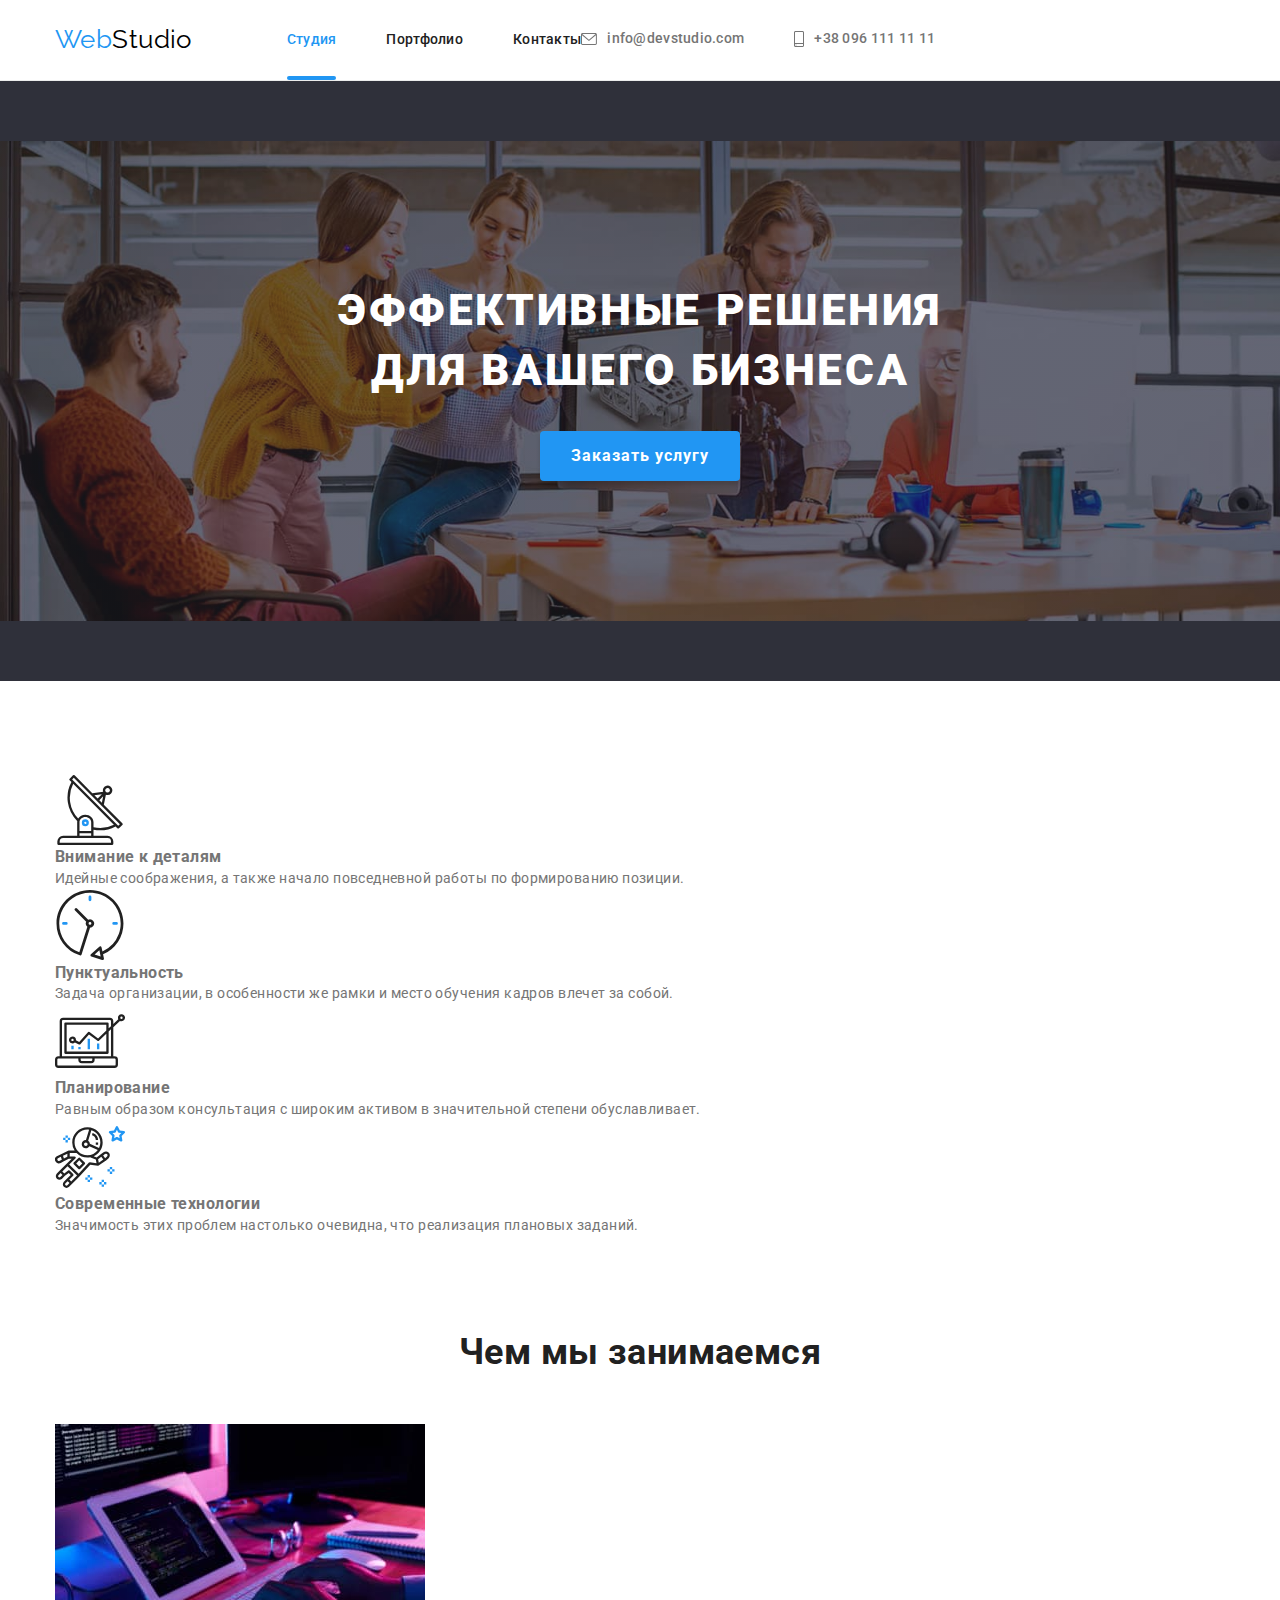
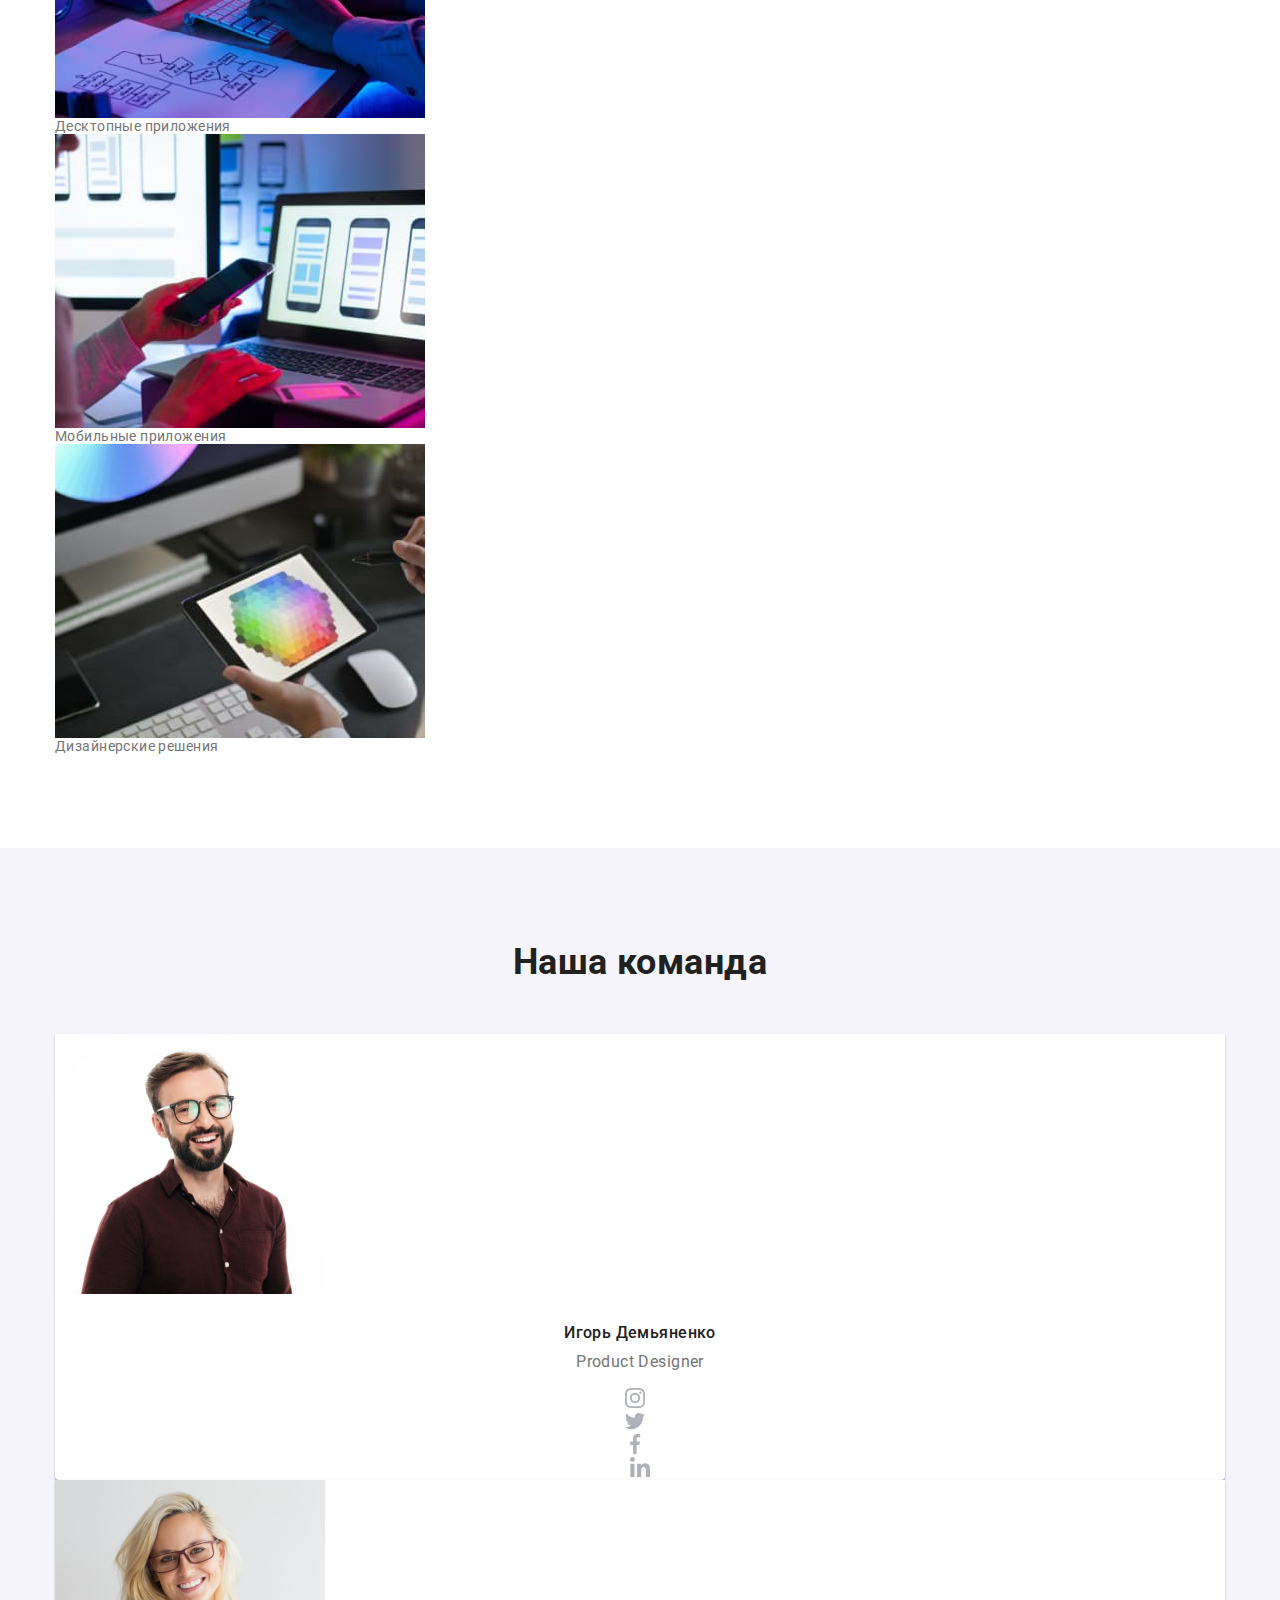
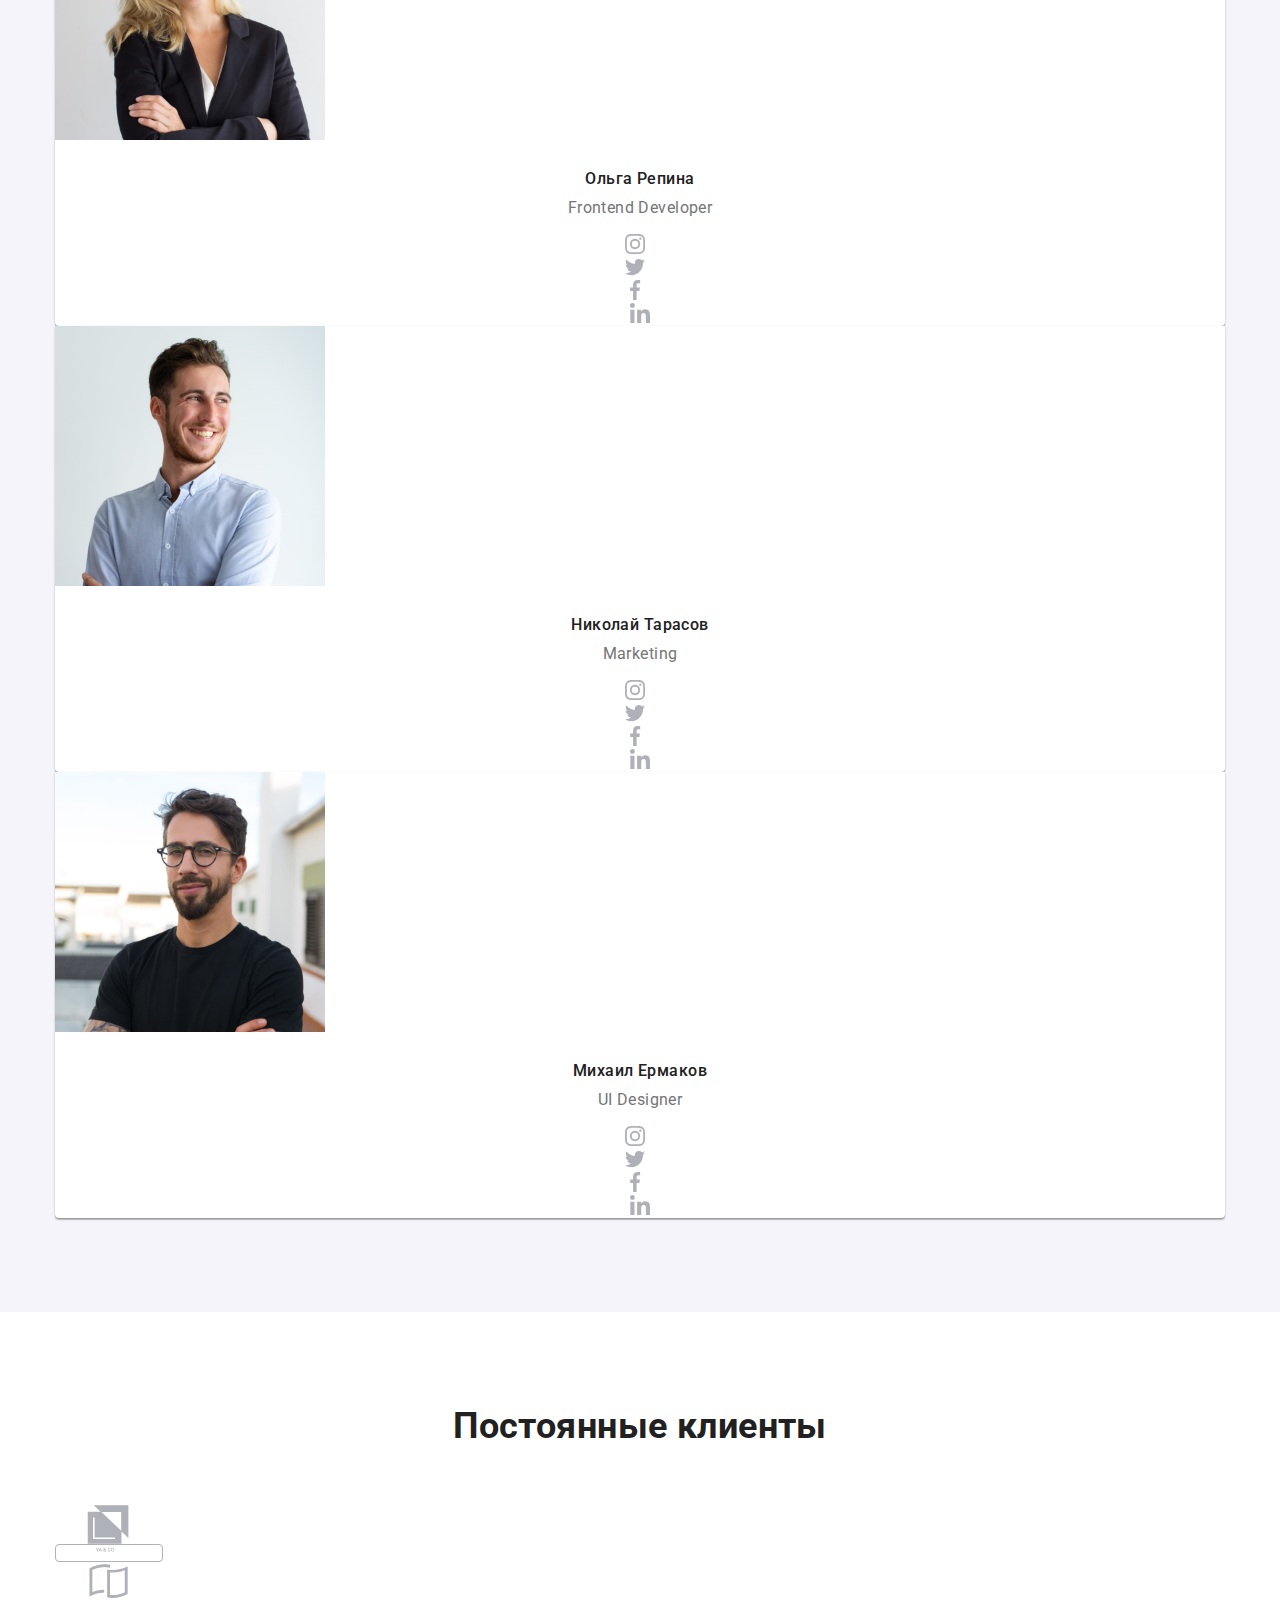
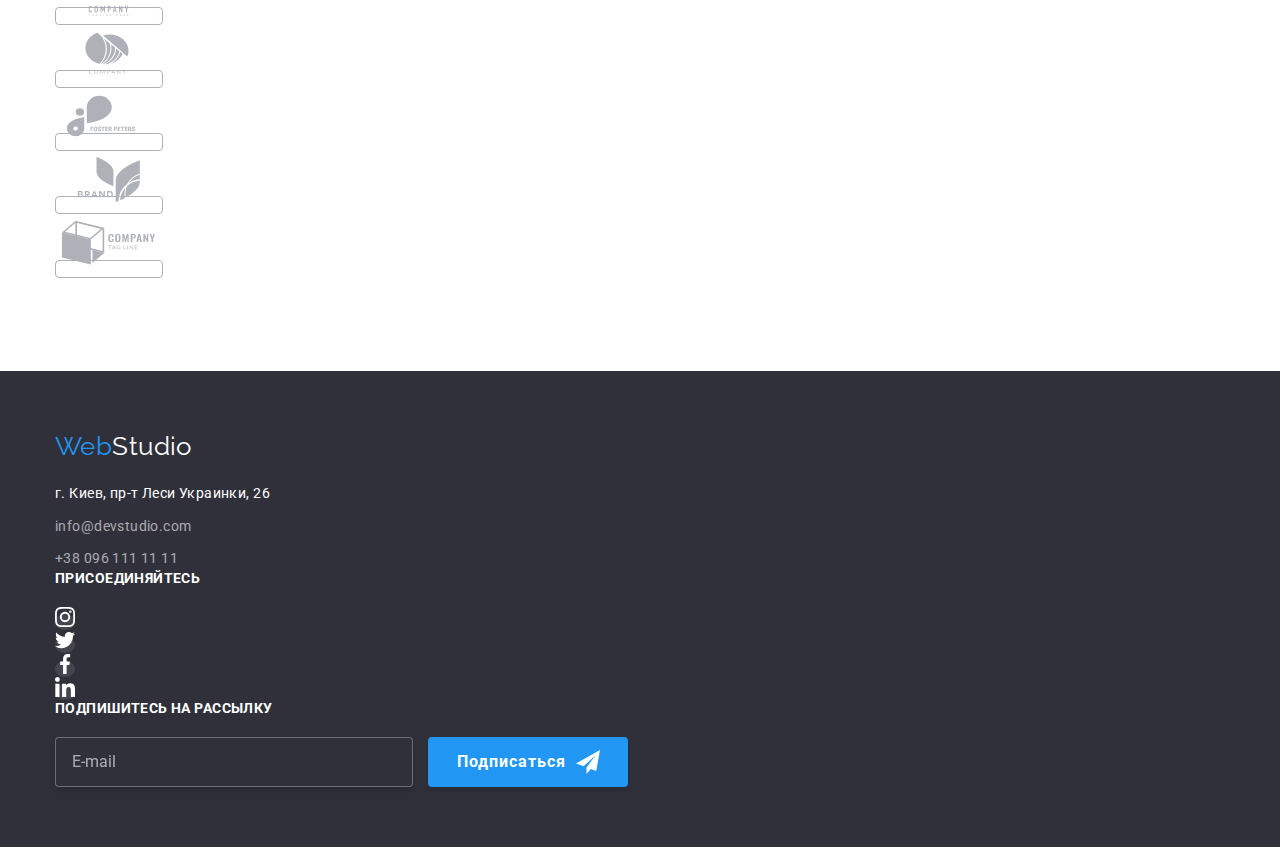
==== commit e1da9a66: "Adaptive..." ====
--- a/index.html
+++ b/index.html
@@ -23,13 +23,19 @@
         <a href="./index.html" class="page-header__logo logo link"
           ><span class="logo-accent">Web</span>Studio</a
         >
-        <button type="button" class="burger-menu">
-          <svg class="burger-menu__icon" width="40" height="40">
-            <use class="menu-cross" href="./images/sprite.svg#icon-close-modal"></use>
-            <use class="menu-burger" href="./images/sprite.svg#icon-menu"></use>
+        <button
+          type="button"
+          class="menu-button"
+          data-menu-button
+          aria-expanded="false"
+          aria-controls="menu-container"
+        >
+          <svg class="menu-icon" width="40" height="40" aria-label="Пеключатель мобильного меню">
+            <use class="icon-cross" href="./images/sprite.svg#icon-close-modal"></use>
+            <use class="icon-menu" href="./images/sprite.svg#icon-menu"></use>
           </svg>
         </button>
-        <div class="page-header__thumb">
+        <div class="page-header__thumb" id="menu-container" data-menu>
           <nav class="site-nav">
             <ul class="site-nav__list list">
               <li class="site-nav__item">
@@ -59,6 +65,20 @@
                 </svg>
                 +38 096 111 11 11</a
               >
+            </li>
+          </ul>
+          <ul class="social-header list">
+            <li class="social-header__item">
+              <a href="#" class="social-header__link link">Instagram</a>
+            </li>
+            <li class="social-header__item">
+              <a href="#" class="social-header__link link">Twitter</a>
+            </li>
+            <li class="social-header__item">
+              <a href="#" class="social-header__link link">Facebook</a>
+            </li>
+            <li class="social-header__item">
+              <a href="#" class="social-header__link link">LinkedIn</a>
             </li>
           </ul>
         </div>
--- a/css/main.min.css
+++ b/css/main.min.css
@@ -1,2 +1,2 @@
-body{background-color:#fff;color:#757575;font-size:14px;font-family:Roboto, sans-serif;letter-spacing:0.03em}h1,h2,h3,h4,p,ul{margin:0;padding:0}img{display:block;max-width:100%}.visualy-hidden{position:absolute;white-space:nowrap;width:1px;height:1px;overflow:hidden;border:0;padding:0;clip:rect(0 0 0 0);-webkit-clip-path:inset(50%);clip-path:inset(50%);margin:-1px}.container{margin-left:auto;margin-right:auto;padding-left:15px;padding-right:15px}@media screen and (min-width: 480px){.container{width:480px}}@media screen and (min-width: 768px){.container{width:768px}}@media screen and (min-width: 1200px){.container{width:1200px}}.section{padding-top:60px;padding-bottom:60px}@media screen and (min-width: 1200px){.section{padding:94px 0px}}.list{list-style:none}.link{text-decoration:none;color:inherit}.title{font-weight:700;font-size:28px;line-height:1.16;text-align:center;color:#212121;margin-bottom:30px}@media screen and (min-width: 1200px){.title{font-size:36px;margin-bottom:50px}}.btn{display:-webkit-inline-box;display:-ms-inline-flexbox;display:inline-flex;-webkit-box-align:center;-ms-flex-align:center;align-items:center;-webkit-box-pack:center;-ms-flex-pack:center;justify-content:center;min-width:200px;height:50px;cursor:pointer;font-weight:700;font-size:16px;line-height:1.875;letter-spacing:0.06em;-webkit-box-shadow:0px 4px 4px rgba(0,0,0,0.15);box-shadow:0px 4px 4px rgba(0,0,0,0.15);border-radius:4px;border:transparent;color:#fff;background-color:#2196f3;-webkit-transition:background-color 250ms cubic-bezier(0.4, 0, 0.2, 1);transition:background-color 250ms cubic-bezier(0.4, 0, 0.2, 1)}.btn:hover,.btn:focus{background-color:#188ce8}.burger-menu{width:40px;height:40px;display:-webkit-box;display:-ms-flexbox;display:flex;-webkit-box-align:center;-ms-flex-align:center;align-items:center;-webkit-box-pack:center;-ms-flex-pack:center;justify-content:center;border:none;cursor:pointer;background-color:#fff;-webkit-transition:fill 250ms cubic-bezier(0.4, 0, 0.2, 1);transition:fill 250ms cubic-bezier(0.4, 0, 0.2, 1)}.burger-menu:hover{fill:#2196f3}@media screen and (min-width: 768px){.burger-menu{display:none}}.logo{color:#000;font-family:Raleway, cursive;font-size:26px;line-height:1.19}.logo-accent{color:#2196f3}.page-header__logo{margin-right:auto}@media screen and (min-width: 768px){.page-header__logo{margin-right:88px}}@media screen and (min-width: 1200px){.page-header__logo{margin-right:95px}}.page-header{padding-bottom:16px;padding-top:16px;background-color:#fff;border-bottom:1px solid #ececec}@media screen and (min-width: 768px){.page-header{padding:26px 0px}}@media screen and (min-width: 1200px){.page-header{padding-top:24px;padding-bottom:25px}}@media screen and (min-width: 768px){.page-header .container{display:-webkit-box;display:-ms-flexbox;display:flex;-webkit-box-align:center;-ms-flex-align:center;align-items:center}}.site-nav{margin-right:auto}.site-nav__list{font-weight:500;line-height:1.14;letter-spacing:0.02em}@media screen and (min-width: 768px){.site-nav__list{display:-webkit-box;display:-ms-flexbox;display:flex;-webkit-box-align:center;-ms-flex-align:center;align-items:center}}.site-nav__item:not(:last-child){margin-right:50px}.site-nav__link{position:relative;color:#212121;text-decoration:none;-webkit-transition:color 250ms cubic-bezier(0.4, 0, 0.2, 1);transition:color 250ms cubic-bezier(0.4, 0, 0.2, 1)}.site-nav__link:hover,.site-nav__link:focus{color:#2196f3}@media screen and (min-width: 768px){.site-nav__link{padding-top:28px;padding-bottom:28px}}@media screen and (min-width: 1200px){.site-nav__link{padding-top:32px;padding-bottom:32px}}.site-nav__link--current{color:#2196f3}.site-nav__link--current::after{content:'';position:absolute;left:0;bottom:-1px;width:100%;height:4px;background:#2196f3;border-radius:2px}@media screen and (min-width: 1200px){.contact-header{display:-webkit-box;display:-ms-flexbox;display:flex;-webkit-box-align:center;-ms-flex-align:center;align-items:center}}@media screen and (min-width: 1200px){.contact-header__item:not(:last-child){margin-right:50px}}.contact-header__link{-webkit-transition:color 250ms cubic-bezier(0.4, 0, 0.2, 1);transition:color 250ms cubic-bezier(0.4, 0, 0.2, 1);font-weight:500;line-height:1.14;letter-spacing:0.02em;color:#757575}.contact-header__link:hover,.contact-header__link:focus{color:#2196f3}@media screen and (min-width: 1200px){.contact-header__link{display:-webkit-box;display:-ms-flexbox;display:flex;-webkit-box-align:center;-ms-flex-align:center;align-items:center}}.contact-header__contact-icon{fill:currentColor}@media screen and (min-width: 768px){.contact-header__contact-icon{margin-right:8px}}@media screen and (min-width: 1200px){.contact-header__contact-icon{margin-right:10px}}.hero{background-image:-webkit-gradient(linear, left top, right top, from(rgba(47,48,58,0.4)), to(rgba(47,48,58,0.4))),url(../images/hero-img.jpg);background-image:linear-gradient(to right, rgba(47,48,58,0.4), rgba(47,48,58,0.4)),url(../images/hero-img.jpg);background-position:center;background-size:contain;background-repeat:no-repeat;max-width:1600px;background-color:#2f303a;text-align:center;margin-left:auto;margin-right:auto;padding:118px 0px}@media screen and (min-width: 1200px){.hero{padding:200px 0px}}.hero__title{margin-bottom:30px;width:360px;margin-left:auto;margin-right:auto;color:#fff;font-weight:900;font-size:26px;line-height:1.36;letter-spacing:0.06em;text-transform:uppercase}@media screen and (min-width: 1200px){.hero__title{margin-bottom:30px;margin-left:auto;margin-right:auto;font-size:44px;width:696px}}.peculiarity__icon{width:70px;height:70px}.peculiarity__text{line-height:1.71}.section.work{padding-top:0}.work__item:not(:last-child){margin-right:30px}.command{background-color:#f5f4fa}.command__item{text-align:center;background-color:#fff;-webkit-box-shadow:0px 1px 3px rgba(0,0,0,0.12),0px 1px 1px rgba(0,0,0,0.14),0px 2px 1px rgba(0,0,0,0.2);box-shadow:0px 1px 3px rgba(0,0,0,0.12),0px 1px 1px rgba(0,0,0,0.14),0px 2px 1px rgba(0,0,0,0.2);border-radius:0px 0px 4px 4px}.command__name{font-weight:500;font-size:16px;line-height:1.18;color:#212121;margin-top:30px;margin-bottom:10px}.command__position{font-size:16px;line-height:1.18;margin-bottom:16px}.social__item:not(:last-child){margin-right:10px}.social__link{-webkit-transition:fill 250ms cubic-bezier(0.4, 0, 0.2, 1),background-color 250ms cubic-bezier(0.4, 0, 0.2, 1);transition:fill 250ms cubic-bezier(0.4, 0, 0.2, 1),background-color 250ms cubic-bezier(0.4, 0, 0.2, 1);border-radius:50%;width:44px;height:44px;fill:#afb1b8}.social__link:hover,.social__link:focus{background-color:#2196f3;fill:#fff}.clients__item:not(:last-child){margin-right:30px}.clients__link{-webkit-transition:border 250ms cubic-bezier(0.4, 0, 0.2, 1),fill 250ms cubic-bezier(0.4, 0, 0.2, 1);transition:border 250ms cubic-bezier(0.4, 0, 0.2, 1),fill 250ms cubic-bezier(0.4, 0, 0.2, 1);width:170px;height:92px;cursor:pointer;border:1px solid #afb1b8;border-radius:4px;fill:#afb1b8}.clients__link:hover,.clients__linkk:focus{fill:#2196f3;border-color:#2196f3}.portfolio-filter{margin-bottom:50px}.portfolio-filter__item:not(:last-child){margin-right:8px}.portfolio-filter__button{cursor:pointer;border:1px solid transparent;border-radius:4px;-webkit-transition:background-color 250ms cubic-bezier(0.4, 0, 0.2, 1),color 250ms cubic-bezier(0.4, 0, 0.2, 1);transition:background-color 250ms cubic-bezier(0.4, 0, 0.2, 1),color 250ms cubic-bezier(0.4, 0, 0.2, 1);font-weight:500;font-size:16px;line-height:1.62;padding:6px 22px;background-color:#f5f4fa}.portfolio-filter__button:hover,.portfolio-filter__button:focus{background-color:#2196f3;color:#fff;-webkit-box-shadow:0px 3px 1px rgba(0,0,0,0.1),0px 1px 2px rgba(0,0,0,0.08),0px 2px 2px rgba(0,0,0,0.12);box-shadow:0px 3px 1px rgba(0,0,0,0.1),0px 1px 2px rgba(0,0,0,0.08),0px 2px 2px rgba(0,0,0,0.12)}.portfolio-list__item{-webkit-transition:-webkit-box-shadow 250ms cubic-bezier(0.4, 0, 0.2, 1);transition:-webkit-box-shadow 250ms cubic-bezier(0.4, 0, 0.2, 1);transition:box-shadow 250ms cubic-bezier(0.4, 0, 0.2, 1);transition:box-shadow 250ms cubic-bezier(0.4, 0, 0.2, 1), -webkit-box-shadow 250ms cubic-bezier(0.4, 0, 0.2, 1);margin:15px}.portfolio-list__item:hover,.portfolio-list__item:focus{-webkit-box-shadow:0px 1px 1px rgba(0,0,0,0.12),0px 4px 4px rgba(0,0,0,0.06),1px 4px 6px rgba(0,0,0,0.16);box-shadow:0px 1px 1px rgba(0,0,0,0.12),0px 4px 4px rgba(0,0,0,0.06),1px 4px 6px rgba(0,0,0,0.16)}.portfolio-list__thumb{position:relative;overflow:hidden}.portfolio-list__text{position:absolute;-webkit-transform:translateY(100%);transform:translateY(100%);pointer-events:none;-webkit-transition:-webkit-transform 250ms cubic-bezier(0.4, 0, 0.2, 1);transition:-webkit-transform 250ms cubic-bezier(0.4, 0, 0.2, 1);transition:transform 250ms cubic-bezier(0.4, 0, 0.2, 1);transition:transform 250ms cubic-bezier(0.4, 0, 0.2, 1), -webkit-transform 250ms cubic-bezier(0.4, 0, 0.2, 1);padding:63px 24px;top:0;right:0;width:100%;height:100%;font-size:18px;line-height:1.38;color:#fff;background:rgba(33,150,243,0.9)}.portfolio-list__link:hover .portfolio-list__text,.portfolio-list__link:focus .portfolio-list__text{-webkit-transform:translateY(0);transform:translateY(0)}.description{padding:20px 24px;border-left:1px solid #eeeeee;border-right:1px solid #eeeeee;border-bottom:1px solid #eeeeee}.description__title{margin-bottom:4px;font-weight:700;font-size:18px;line-height:2;letter-spacing:0.06em;color:#212121}.description__technology{line-height:1.875}.page-footer{padding-top:60px;padding-bottom:60px;background-color:#2f303a}.contact-footer{margin-right:70px}.page-footer__logo{display:inline-block;color:#fff;margin-bottom:20px}.address__geo{margin-bottom:9px}.address__geo-link{font-style:normal;line-height:1.714;color:#fff;-webkit-transition:color 250ms cubic-bezier(0.4, 0, 0.2, 1);transition:color 250ms cubic-bezier(0.4, 0, 0.2, 1)}.address__geo-link:hover,.address__geo-link:focus{color:#2196f3}.address-item:not(:last-child){margin-bottom:9px}.address-link{font-style:normal;line-height:1.71;color:rgba(255,255,255,0.6);-webkit-transition:color 250ms cubic-bezier(0.4, 0, 0.2, 1);transition:color 250ms cubic-bezier(0.4, 0, 0.2, 1)}.address-link:hover,.address-link:focus{color:#2196f3}.join{margin-right:auto}.join__title{font-weight:700;line-height:1.14;text-transform:uppercase;color:#fff;margin-bottom:20px}.join__item:not(:last-child){margin-right:10px}.join__link{border-radius:50%;width:44px;height:44px;background:rgba(255,255,255,0.1);fill:#fff;-webkit-transition:background-color 250ms cubic-bezier(0.4, 0, 0.2, 1);transition:background-color 250ms cubic-bezier(0.4, 0, 0.2, 1)}.join__link:hover,.join__link:focus{background-color:#2196f3}.subscripe__title{display:inline-block;font-weight:700;line-height:1.14;text-transform:uppercase;color:#fff;margin-bottom:20px}.subscripe__input{width:358px;height:50px;margin-right:12px;padding:15px 16px;font-size:16px;line-height:1.25;background-color:#2f303a;border:1px solid rgba(255,255,255,0.3);-webkit-filter:drop-shadow(0px 4px 4px rgba(0,0,0,0.15));filter:drop-shadow(0px 4px 4px rgba(0,0,0,0.15));border-radius:4px;color:rgba(255,255,255,0.6);-webkit-transition:border-color 250ms cubic-bezier(0.4, 0, 0.2, 1);transition:border-color 250ms cubic-bezier(0.4, 0, 0.2, 1)}.subscripe__input::-webkit-input-placeholder{font-size:16px;line-height:1.25;color:rgba(255,255,255,0.6)}.subscripe__input:-ms-input-placeholder{font-size:16px;line-height:1.25;color:rgba(255,255,255,0.6)}.subscripe__input::-ms-input-placeholder{font-size:16px;line-height:1.25;color:rgba(255,255,255,0.6)}.subscripe__input::placeholder{font-size:16px;line-height:1.25;color:rgba(255,255,255,0.6)}.subscribe__field:focus-within .subscripe__input{outline:none;border-color:#2196f3}.subscripe__btn::after{content:'';margin-left:10px;fill:currentColor;width:24px;height:24px;background-image:url(../images/send.svg)}.backdrop{position:fixed;top:0;left:0;width:100%;height:100%;background-color:rgba(0,0,0,0.2);opacity:1;-webkit-transition:opacity 250ms cubic-bezier(0.4, 0, 0.2, 1);transition:opacity 250ms cubic-bezier(0.4, 0, 0.2, 1)}.is-hidden{pointer-events:none;opacity:0}.is-hidden .modal{-webkit-transform:translate(-50%, -50%) scale(1.2);transform:translate(-50%, -50%) scale(1.2)}.modal{position:absolute;top:50%;left:50%;-webkit-transform:translate(-50%, -50%) scale(1);transform:translate(-50%, -50%) scale(1);-webkit-transition:-webkit-transform 250ms cubic-bezier(0.4, 0, 0.2, 1);transition:-webkit-transform 250ms cubic-bezier(0.4, 0, 0.2, 1);transition:transform 250ms cubic-bezier(0.4, 0, 0.2, 1);transition:transform 250ms cubic-bezier(0.4, 0, 0.2, 1), -webkit-transform 250ms cubic-bezier(0.4, 0, 0.2, 1);width:450px;height:609px;padding:40px;background-color:#fff}@media screen and (min-width: 1200px){.modal{width:528px;height:581px}}.modal__close{position:absolute;top:8px;right:8px;width:30px;height:30px;display:-webkit-box;display:-ms-flexbox;display:flex;-webkit-box-align:center;-ms-flex-align:center;align-items:center;-webkit-box-pack:center;-ms-flex-pack:center;justify-content:center;border-radius:50%;border:1px solid rgba(0,0,0,0.1);cursor:pointer;background-color:#fff;-webkit-transition:fill 250ms cubic-bezier(0.4, 0, 0.2, 1);transition:fill 250ms cubic-bezier(0.4, 0, 0.2, 1)}.modal__close:hover{fill:#2196f3}.modal__title{display:inline-block;text-align:center;margin-bottom:12px;font-weight:700;font-size:20px;line-height:1.15;color:#212121}.feedback__thumb{position:relative;margin-bottom:10px}.feedback__title{position:relative;display:block;margin-bottom:4px;font-size:12px;line-height:1.17;letter-spacing:0.01em;color:#757575}.feedback__input{width:100%;height:40px;padding-left:42px;border:1px solid rgba(33,33,33,0.2);border-radius:4px;-webkit-transition:border-color 250ms cubic-bezier(0.4, 0, 0.2, 1);transition:border-color 250ms cubic-bezier(0.4, 0, 0.2, 1)}.feedback__input:focus{outline:none;border-color:#2196f3}.feedback__input:focus ~ .feedback__icon{fill:#2196f3}.feedback__icon{position:absolute;top:26px;left:12px;-webkit-transition:fill 250ms cubic-bezier(0.4, 0, 0.2, 1);transition:fill 250ms cubic-bezier(0.4, 0, 0.2, 1)}.comment{margin-bottom:20px}.comment__input{padding:12px 16px;width:100%;height:120px;overflow:hidden;border:1px solid rgba(33,33,33,0.2);border-radius:4px;resize:none;-webkit-transition:border-color 250ms cubic-bezier(0.4, 0, 0.2, 1);transition:border-color 250ms cubic-bezier(0.4, 0, 0.2, 1)}.comment__input::-webkit-input-placeholder{letter-spacing:0.01em;color:rgba(117,117,117,0.5)}.comment__input:-ms-input-placeholder{letter-spacing:0.01em;color:rgba(117,117,117,0.5)}.comment__input::-ms-input-placeholder{letter-spacing:0.01em;color:rgba(117,117,117,0.5)}.comment__input::placeholder{letter-spacing:0.01em;color:rgba(117,117,117,0.5)}.comment__input:focus{outline:none;border-color:#2196f3}.agreement{margin-bottom:30px;margin-left:25px}.agreement__title{position:relative;display:-webkit-box;display:-ms-flexbox;display:flex;-webkit-box-align:center;-ms-flex-align:center;align-items:center;line-height:1.714;font-size:12px}@media screen and (min-width: 1200px){.agreement__title{font-size:14px}}.agreement__checkbox:focus+.agreement__icon{-webkit-box-shadow:0 0 0 1px #2196f3;box-shadow:0 0 0 1px #2196f3}.agreement__checkbox:checked+.agreement__icon{background-color:#2196f3;background-image:url(../images/icon-check.svg);border-color:#2196f3}.agreement__icon{position:absolute;top:3px;left:0;margin-left:-25px;display:inline-block;width:16px;height:15px;border:2px solid #212121;border-radius:2px;margin-right:7px;-webkit-transition:all 250ms cubic-bezier(0.4, 0, 0.2, 1);transition:all 250ms cubic-bezier(0.4, 0, 0.2, 1)}.agreement__link{color:#2196f3;margin-left:2px;-webkit-transition:color 250ms cubic-bezier(0.4, 0, 0.2, 1);transition:color 250ms cubic-bezier(0.4, 0, 0.2, 1)}.agreement__link:hover,.agreement__link:focus{color:#188ce8}.modal__submit-button{display:block;margin:0 auto}
+body{background-color:#fff;color:#757575;font-size:14px;font-family:Roboto, sans-serif;letter-spacing:0.03em}h1,h2,h3,h4,p,ul{margin:0;padding:0}img{display:block;max-width:100%}.visualy-hidden{position:absolute;white-space:nowrap;width:1px;height:1px;overflow:hidden;border:0;padding:0;clip:rect(0 0 0 0);-webkit-clip-path:inset(50%);clip-path:inset(50%);margin:-1px}.container{margin-left:auto;margin-right:auto;padding-left:15px;padding-right:15px}@media screen and (min-width: 480px){.container{width:480px}}@media screen and (min-width: 768px){.container{width:768px}}@media screen and (min-width: 1200px){.container{width:1200px}}.section{padding-top:60px;padding-bottom:60px}@media screen and (min-width: 1200px){.section{padding:94px 0px}}.list{list-style:none}.link{text-decoration:none;color:inherit}.title{font-weight:700;font-size:28px;line-height:1.16;text-align:center;color:#212121;margin-bottom:30px}@media screen and (min-width: 1200px){.title{font-size:36px;margin-bottom:50px}}.btn{display:-webkit-inline-box;display:-ms-inline-flexbox;display:inline-flex;-webkit-box-align:center;-ms-flex-align:center;align-items:center;-webkit-box-pack:center;-ms-flex-pack:center;justify-content:center;min-width:200px;height:50px;cursor:pointer;font-weight:700;font-size:16px;line-height:1.875;letter-spacing:0.06em;-webkit-box-shadow:0px 4px 4px rgba(0,0,0,0.15);box-shadow:0px 4px 4px rgba(0,0,0,0.15);border-radius:4px;border:transparent;color:#fff;background-color:#2196f3;-webkit-transition:background-color 250ms cubic-bezier(0.4, 0, 0.2, 1);transition:background-color 250ms cubic-bezier(0.4, 0, 0.2, 1)}.btn:hover,.btn:focus{background-color:#188ce8}.menu-button{position:relative;z-index:1;width:40px;height:40px;display:-webkit-box;display:-ms-flexbox;display:flex;-webkit-box-align:center;-ms-flex-align:center;align-items:center;-webkit-box-pack:center;-ms-flex-pack:center;justify-content:center;border:none;cursor:pointer;background-color:transparent;-webkit-transition:fill 250ms cubic-bezier(0.4, 0, 0.2, 1);transition:fill 250ms cubic-bezier(0.4, 0, 0.2, 1)}.menu-button:hover,.menu-button:focus{fill:#2196f3}@media screen and (min-width: 767px){.menu-button{display:none}}.menu-button .icon-cross{opacity:0;-webkit-transition:opacity 250ms cubic-bezier(0.4, 0, 0.2, 1);transition:opacity 250ms cubic-bezier(0.4, 0, 0.2, 1)}.menu-button.is-open .icon-cross{-webkit-transition:opacity 250ms cubic-bezier(0.4, 0, 0.2, 1);transition:opacity 250ms cubic-bezier(0.4, 0, 0.2, 1);opacity:1}.menu-button.is-open .icon-menu{opacity:0}.logo{color:#000;font-family:Raleway, cursive;font-size:26px;line-height:1.19}.logo-accent{color:#2196f3}.page-header__logo{margin-right:auto}@media screen and (min-width: 768px){.page-header__logo{margin-right:88px}}@media screen and (min-width: 1200px){.page-header__logo{margin-right:95px}}.page-header{padding-bottom:16px;padding-top:16px;background-color:#fff;border-bottom:1px solid #ececec}@media screen and (min-width: 768px){.page-header{padding:26px 0px}}@media screen and (min-width: 1200px){.page-header{padding-top:24px;padding-bottom:25px}}.page-header .container{display:-webkit-box;display:-ms-flexbox;display:flex;-webkit-box-align:center;-ms-flex-align:center;align-items:center}@media screen and (max-width: 767px){.page-header .container{position:relative}}@media screen and (max-width: 767px){.page-header__thumb{opacity:0;position:absolute;padding:48px 40px;width:100%;height:796px;top:0;left:0;background-color:#fff;-webkit-transform:translateX(-100%);transform:translateX(-100%);-webkit-transition:opacity 550ms cubic-bezier(0.4, 0, 0.2, 1),-webkit-transform 550ms cubic-bezier(0.4, 0, 0.2, 1);transition:opacity 550ms cubic-bezier(0.4, 0, 0.2, 1),-webkit-transform 550ms cubic-bezier(0.4, 0, 0.2, 1);transition:opacity 550ms cubic-bezier(0.4, 0, 0.2, 1),transform 550ms cubic-bezier(0.4, 0, 0.2, 1);transition:opacity 550ms cubic-bezier(0.4, 0, 0.2, 1),transform 550ms cubic-bezier(0.4, 0, 0.2, 1),-webkit-transform 550ms cubic-bezier(0.4, 0, 0.2, 1)}.page-header__thumb.is-open{opacity:1;-webkit-transform:translateX(0);transform:translateX(0)}}@media screen and (min-width: 768px){.page-header__thumb{display:-webkit-box;display:-ms-flexbox;display:flex;-webkit-box-align:center;-ms-flex-align:center;align-items:center}}.site-nav{margin-right:auto}@media screen and (max-width: 767px){.site-nav{margin-bottom:302px}}@media screen and (min-width: 768px){.site-nav__list{display:-webkit-box;display:-ms-flexbox;display:flex;-webkit-box-align:center;-ms-flex-align:center;align-items:center}}@media screen and (max-width: 767px){.site-nav__item:not(:last-child){margin-bottom:32px}}@media screen and (min-width: 768px){.site-nav__item:not(:last-child){margin-right:50px}}.site-nav__link{font-weight:500;line-height:1.14;letter-spacing:0.02em;color:#212121;text-decoration:none;-webkit-transition:color 250ms cubic-bezier(0.4, 0, 0.2, 1);transition:color 250ms cubic-bezier(0.4, 0, 0.2, 1)}.site-nav__link:hover,.site-nav__link:focus{color:#2196f3}@media screen and (max-width: 767px){.site-nav__link{font-size:40px}}@media screen and (min-width: 768px){.site-nav__link{position:relative;padding-top:28px;padding-bottom:28px}}@media screen and (min-width: 1200px){.site-nav__link{padding-top:32px;padding-bottom:32px}}.site-nav__link--current{color:#2196f3}@media screen and (min-width: 768px){.site-nav__link--current::after{content:'';position:absolute;left:0;bottom:-1px;width:100%;height:4px;background:#2196f3;border-radius:2px}}@media screen and (max-width: 767px){.contact-header{display:-webkit-box;display:-ms-flexbox;display:flex;-webkit-box-orient:vertical;-webkit-box-direction:reverse;-ms-flex-direction:column-reverse;flex-direction:column-reverse;margin-bottom:64px}}@media screen and (min-width: 1200px){.contact-header{display:-webkit-box;display:-ms-flexbox;display:flex;-webkit-box-align:center;-ms-flex-align:center;align-items:center}}@media screen and (min-width: 1200px){.contact-header__item:not(:last-child){margin-right:50px}}@media screen and (max-width: 767px){.contact-header__item [href*='tel']{display:inline-block;font-weight:500;font-size:34px;line-height:1.176;letter-spacing:0.02em;color:#2196f3;margin-bottom:32px}}@media screen and (max-width: 767px){.contact-header__item [href*='mail']{font-weight:500;font-size:24px;line-height:1.16;letter-spacing:0.02em}}.contact-header__link{-webkit-transition:color 250ms cubic-bezier(0.4, 0, 0.2, 1);transition:color 250ms cubic-bezier(0.4, 0, 0.2, 1);font-weight:500;line-height:1.14;letter-spacing:0.02em;color:#757575}.contact-header__link:hover,.contact-header__link:focus{color:#2196f3}@media screen and (min-width: 1200px){.contact-header__link{display:-webkit-box;display:-ms-flexbox;display:flex;-webkit-box-align:center;-ms-flex-align:center;align-items:center}}.contact-header__contact-icon{fill:currentColor}@media screen and (max-width: 767px){.contact-header__contact-icon{display:none}}@media screen and (min-width: 768px){.contact-header__contact-icon{margin-right:8px}}@media screen and (min-width: 1200px){.contact-header__contact-icon{margin-right:10px}}.social-header{display:-webkit-box;display:-ms-flexbox;display:flex}@media screen and (min-width: 768px){.social-header{display:none}}.social-header__item:not(:last-child){margin-right:20px}.social-header__link{font-weight:500;font-size:18px;line-height:1.22;letter-spacing:0.02em;color:#2196f3}.hero{background-image:-webkit-gradient(linear, left top, right top, from(rgba(47,48,58,0.4)), to(rgba(47,48,58,0.4))),url(../images/hero-img.jpg);background-image:linear-gradient(to right, rgba(47,48,58,0.4), rgba(47,48,58,0.4)),url(../images/hero-img.jpg);background-position:center;background-size:contain;background-repeat:no-repeat;max-width:1600px;background-color:#2f303a;text-align:center;margin-left:auto;margin-right:auto;padding:118px 0px}@media screen and (min-width: 1200px){.hero{padding:200px 0px}}.hero__title{margin-bottom:30px;width:360px;margin-left:auto;margin-right:auto;color:#fff;font-weight:900;font-size:26px;line-height:1.36;letter-spacing:0.06em;text-transform:uppercase}@media screen and (min-width: 1200px){.hero__title{margin-bottom:30px;margin-left:auto;margin-right:auto;font-size:44px;width:696px}}.peculiarity__icon{width:70px;height:70px}.peculiarity__text{line-height:1.71}.section.work{padding-top:0}.work__item:not(:last-child){margin-right:30px}.command{background-color:#f5f4fa}.command__item{text-align:center;background-color:#fff;-webkit-box-shadow:0px 1px 3px rgba(0,0,0,0.12),0px 1px 1px rgba(0,0,0,0.14),0px 2px 1px rgba(0,0,0,0.2);box-shadow:0px 1px 3px rgba(0,0,0,0.12),0px 1px 1px rgba(0,0,0,0.14),0px 2px 1px rgba(0,0,0,0.2);border-radius:0px 0px 4px 4px}.command__name{font-weight:500;font-size:16px;line-height:1.18;color:#212121;margin-top:30px;margin-bottom:10px}.command__position{font-size:16px;line-height:1.18;margin-bottom:16px}.social__item:not(:last-child){margin-right:10px}.social__link{-webkit-transition:fill 250ms cubic-bezier(0.4, 0, 0.2, 1),background-color 250ms cubic-bezier(0.4, 0, 0.2, 1);transition:fill 250ms cubic-bezier(0.4, 0, 0.2, 1),background-color 250ms cubic-bezier(0.4, 0, 0.2, 1);border-radius:50%;width:44px;height:44px;fill:#afb1b8}.social__link:hover,.social__link:focus{background-color:#2196f3;fill:#fff}.clients__item:not(:last-child){margin-right:30px}.clients__link{-webkit-transition:border 250ms cubic-bezier(0.4, 0, 0.2, 1),fill 250ms cubic-bezier(0.4, 0, 0.2, 1);transition:border 250ms cubic-bezier(0.4, 0, 0.2, 1),fill 250ms cubic-bezier(0.4, 0, 0.2, 1);width:170px;height:92px;cursor:pointer;border:1px solid #afb1b8;border-radius:4px;fill:#afb1b8}.clients__link:hover,.clients__linkk:focus{fill:#2196f3;border-color:#2196f3}.portfolio-filter{margin-bottom:50px}.portfolio-filter__item:not(:last-child){margin-right:8px}.portfolio-filter__button{cursor:pointer;border:1px solid transparent;border-radius:4px;-webkit-transition:background-color 250ms cubic-bezier(0.4, 0, 0.2, 1),color 250ms cubic-bezier(0.4, 0, 0.2, 1);transition:background-color 250ms cubic-bezier(0.4, 0, 0.2, 1),color 250ms cubic-bezier(0.4, 0, 0.2, 1);font-weight:500;font-size:16px;line-height:1.62;padding:6px 22px;background-color:#f5f4fa}.portfolio-filter__button:hover,.portfolio-filter__button:focus{background-color:#2196f3;color:#fff;-webkit-box-shadow:0px 3px 1px rgba(0,0,0,0.1),0px 1px 2px rgba(0,0,0,0.08),0px 2px 2px rgba(0,0,0,0.12);box-shadow:0px 3px 1px rgba(0,0,0,0.1),0px 1px 2px rgba(0,0,0,0.08),0px 2px 2px rgba(0,0,0,0.12)}.portfolio-list__item{-webkit-transition:-webkit-box-shadow 250ms cubic-bezier(0.4, 0, 0.2, 1);transition:-webkit-box-shadow 250ms cubic-bezier(0.4, 0, 0.2, 1);transition:box-shadow 250ms cubic-bezier(0.4, 0, 0.2, 1);transition:box-shadow 250ms cubic-bezier(0.4, 0, 0.2, 1), -webkit-box-shadow 250ms cubic-bezier(0.4, 0, 0.2, 1);margin:15px}.portfolio-list__item:hover,.portfolio-list__item:focus{-webkit-box-shadow:0px 1px 1px rgba(0,0,0,0.12),0px 4px 4px rgba(0,0,0,0.06),1px 4px 6px rgba(0,0,0,0.16);box-shadow:0px 1px 1px rgba(0,0,0,0.12),0px 4px 4px rgba(0,0,0,0.06),1px 4px 6px rgba(0,0,0,0.16)}.portfolio-list__thumb{position:relative;overflow:hidden}.portfolio-list__text{position:absolute;-webkit-transform:translateY(100%);transform:translateY(100%);pointer-events:none;-webkit-transition:-webkit-transform 250ms cubic-bezier(0.4, 0, 0.2, 1);transition:-webkit-transform 250ms cubic-bezier(0.4, 0, 0.2, 1);transition:transform 250ms cubic-bezier(0.4, 0, 0.2, 1);transition:transform 250ms cubic-bezier(0.4, 0, 0.2, 1), -webkit-transform 250ms cubic-bezier(0.4, 0, 0.2, 1);padding:63px 24px;top:0;right:0;width:100%;height:100%;font-size:18px;line-height:1.38;color:#fff;background:rgba(33,150,243,0.9)}.portfolio-list__link:hover .portfolio-list__text,.portfolio-list__link:focus .portfolio-list__text{-webkit-transform:translateY(0);transform:translateY(0)}.description{padding:20px 24px;border-left:1px solid #eeeeee;border-right:1px solid #eeeeee;border-bottom:1px solid #eeeeee}.description__title{margin-bottom:4px;font-weight:700;font-size:18px;line-height:2;letter-spacing:0.06em;color:#212121}.description__technology{line-height:1.875}.page-footer{padding-top:60px;padding-bottom:60px;background-color:#2f303a}.contact-footer{margin-right:70px}.page-footer__logo{display:inline-block;color:#fff;margin-bottom:20px}.address__geo{margin-bottom:9px}.address__geo-link{font-style:normal;line-height:1.714;color:#fff;-webkit-transition:color 250ms cubic-bezier(0.4, 0, 0.2, 1);transition:color 250ms cubic-bezier(0.4, 0, 0.2, 1)}.address__geo-link:hover,.address__geo-link:focus{color:#2196f3}.address-item:not(:last-child){margin-bottom:9px}.address-link{font-style:normal;line-height:1.71;color:rgba(255,255,255,0.6);-webkit-transition:color 250ms cubic-bezier(0.4, 0, 0.2, 1);transition:color 250ms cubic-bezier(0.4, 0, 0.2, 1)}.address-link:hover,.address-link:focus{color:#2196f3}.join{margin-right:auto}.join__title{font-weight:700;line-height:1.14;text-transform:uppercase;color:#fff;margin-bottom:20px}.join__item:not(:last-child){margin-right:10px}.join__link{border-radius:50%;width:44px;height:44px;background:rgba(255,255,255,0.1);fill:#fff;-webkit-transition:background-color 250ms cubic-bezier(0.4, 0, 0.2, 1);transition:background-color 250ms cubic-bezier(0.4, 0, 0.2, 1)}.join__link:hover,.join__link:focus{background-color:#2196f3}.subscripe__title{display:inline-block;font-weight:700;line-height:1.14;text-transform:uppercase;color:#fff;margin-bottom:20px}.subscripe__input{width:358px;height:50px;margin-right:12px;padding:15px 16px;font-size:16px;line-height:1.25;background-color:#2f303a;border:1px solid rgba(255,255,255,0.3);-webkit-filter:drop-shadow(0px 4px 4px rgba(0,0,0,0.15));filter:drop-shadow(0px 4px 4px rgba(0,0,0,0.15));border-radius:4px;color:rgba(255,255,255,0.6);-webkit-transition:border-color 250ms cubic-bezier(0.4, 0, 0.2, 1);transition:border-color 250ms cubic-bezier(0.4, 0, 0.2, 1)}.subscripe__input::-webkit-input-placeholder{font-size:16px;line-height:1.25;color:rgba(255,255,255,0.6)}.subscripe__input:-ms-input-placeholder{font-size:16px;line-height:1.25;color:rgba(255,255,255,0.6)}.subscripe__input::-ms-input-placeholder{font-size:16px;line-height:1.25;color:rgba(255,255,255,0.6)}.subscripe__input::placeholder{font-size:16px;line-height:1.25;color:rgba(255,255,255,0.6)}.subscribe__field:focus-within .subscripe__input{outline:none;border-color:#2196f3}.subscripe__btn::after{content:'';margin-left:10px;fill:currentColor;width:24px;height:24px;background-image:url(../images/send.svg)}.backdrop{position:fixed;top:0;left:0;width:100%;height:100%;background-color:rgba(0,0,0,0.2);opacity:1;-webkit-transition:opacity 250ms cubic-bezier(0.4, 0, 0.2, 1);transition:opacity 250ms cubic-bezier(0.4, 0, 0.2, 1)}.is-hidden{pointer-events:none;opacity:0}.is-hidden .modal{-webkit-transform:translate(-50%, -50%) scale(1.2);transform:translate(-50%, -50%) scale(1.2)}.modal{position:absolute;top:50%;left:50%;-webkit-transform:translate(-50%, -50%) scale(1);transform:translate(-50%, -50%) scale(1);-webkit-transition:-webkit-transform 250ms cubic-bezier(0.4, 0, 0.2, 1);transition:-webkit-transform 250ms cubic-bezier(0.4, 0, 0.2, 1);transition:transform 250ms cubic-bezier(0.4, 0, 0.2, 1);transition:transform 250ms cubic-bezier(0.4, 0, 0.2, 1), -webkit-transform 250ms cubic-bezier(0.4, 0, 0.2, 1);width:450px;height:609px;padding:40px;background-color:#fff}@media screen and (min-width: 1200px){.modal{width:528px;height:581px}}.modal__close{position:absolute;top:8px;right:8px;width:30px;height:30px;display:-webkit-box;display:-ms-flexbox;display:flex;-webkit-box-align:center;-ms-flex-align:center;align-items:center;-webkit-box-pack:center;-ms-flex-pack:center;justify-content:center;border-radius:50%;border:1px solid rgba(0,0,0,0.1);cursor:pointer;background-color:#fff;-webkit-transition:fill 250ms cubic-bezier(0.4, 0, 0.2, 1);transition:fill 250ms cubic-bezier(0.4, 0, 0.2, 1)}.modal__close:hover{fill:#2196f3}.modal__title{display:inline-block;text-align:center;margin-bottom:12px;font-weight:700;font-size:20px;line-height:1.15;color:#212121}.feedback__thumb{position:relative;margin-bottom:10px}.feedback__title{position:relative;display:block;margin-bottom:4px;font-size:12px;line-height:1.17;letter-spacing:0.01em;color:#757575}.feedback__input{width:100%;height:40px;padding-left:42px;border:1px solid rgba(33,33,33,0.2);border-radius:4px;-webkit-transition:border-color 250ms cubic-bezier(0.4, 0, 0.2, 1);transition:border-color 250ms cubic-bezier(0.4, 0, 0.2, 1)}.feedback__input:focus{outline:none;border-color:#2196f3}.feedback__input:focus ~ .feedback__icon{fill:#2196f3}.feedback__icon{position:absolute;top:26px;left:12px;-webkit-transition:fill 250ms cubic-bezier(0.4, 0, 0.2, 1);transition:fill 250ms cubic-bezier(0.4, 0, 0.2, 1)}.comment{margin-bottom:20px}.comment__input{padding:12px 16px;width:100%;height:120px;overflow:hidden;border:1px solid rgba(33,33,33,0.2);border-radius:4px;resize:none;-webkit-transition:border-color 250ms cubic-bezier(0.4, 0, 0.2, 1);transition:border-color 250ms cubic-bezier(0.4, 0, 0.2, 1)}.comment__input::-webkit-input-placeholder{letter-spacing:0.01em;color:rgba(117,117,117,0.5)}.comment__input:-ms-input-placeholder{letter-spacing:0.01em;color:rgba(117,117,117,0.5)}.comment__input::-ms-input-placeholder{letter-spacing:0.01em;color:rgba(117,117,117,0.5)}.comment__input::placeholder{letter-spacing:0.01em;color:rgba(117,117,117,0.5)}.comment__input:focus{outline:none;border-color:#2196f3}.agreement{margin-bottom:30px;margin-left:25px}.agreement__title{position:relative;display:-webkit-box;display:-ms-flexbox;display:flex;-webkit-box-align:center;-ms-flex-align:center;align-items:center;line-height:1.714;font-size:12px}@media screen and (min-width: 1200px){.agreement__title{font-size:14px}}.agreement__checkbox:focus+.agreement__icon{-webkit-box-shadow:0 0 0 1px #2196f3;box-shadow:0 0 0 1px #2196f3}.agreement__checkbox:checked+.agreement__icon{background-color:#2196f3;background-image:url(../images/icon-check.svg);border-color:#2196f3}.agreement__icon{position:absolute;top:3px;left:0;margin-left:-25px;display:inline-block;width:16px;height:15px;border:2px solid #212121;border-radius:2px;margin-right:7px;-webkit-transition:all 250ms cubic-bezier(0.4, 0, 0.2, 1);transition:all 250ms cubic-bezier(0.4, 0, 0.2, 1)}.agreement__link{color:#2196f3;margin-left:2px;-webkit-transition:color 250ms cubic-bezier(0.4, 0, 0.2, 1);transition:color 250ms cubic-bezier(0.4, 0, 0.2, 1)}.agreement__link:hover,.agreement__link:focus{color:#188ce8}.modal__submit-button{display:block;margin:0 auto}
 /*# sourceMappingURL=main.min.css.map */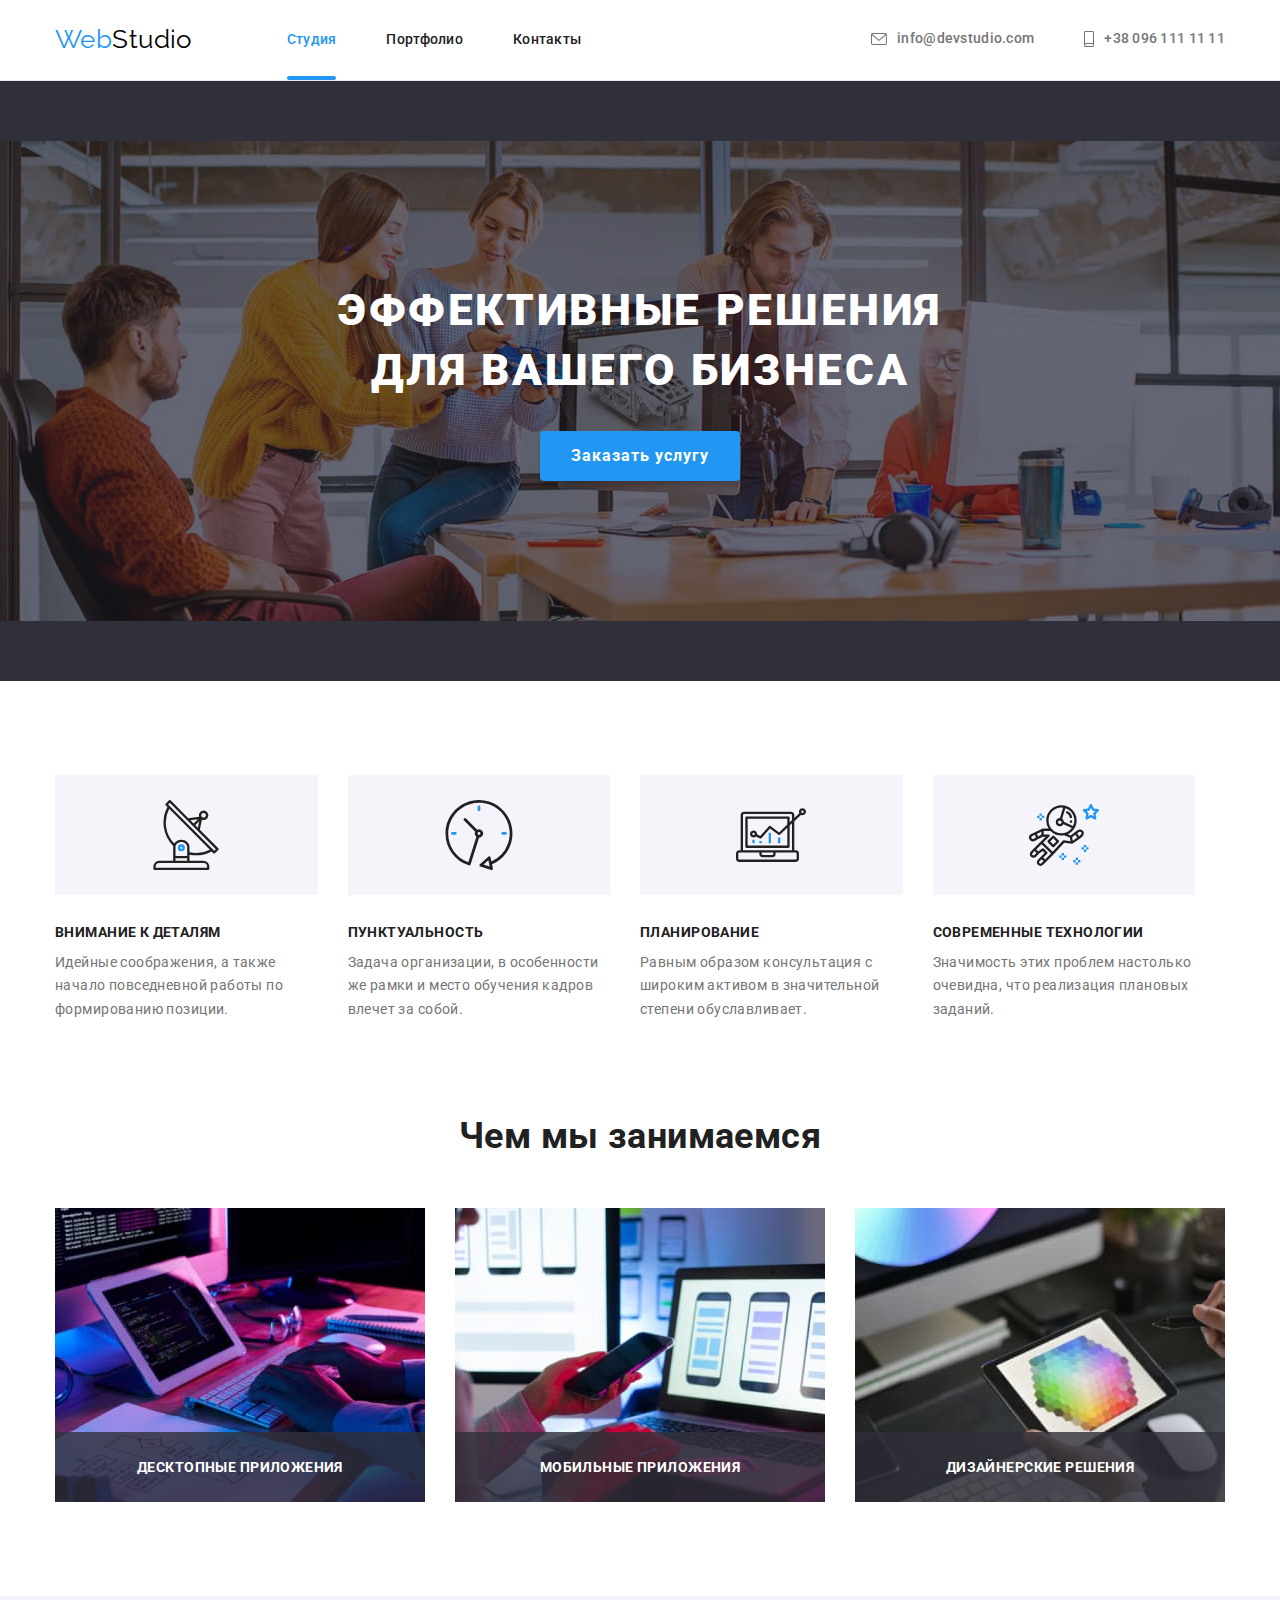
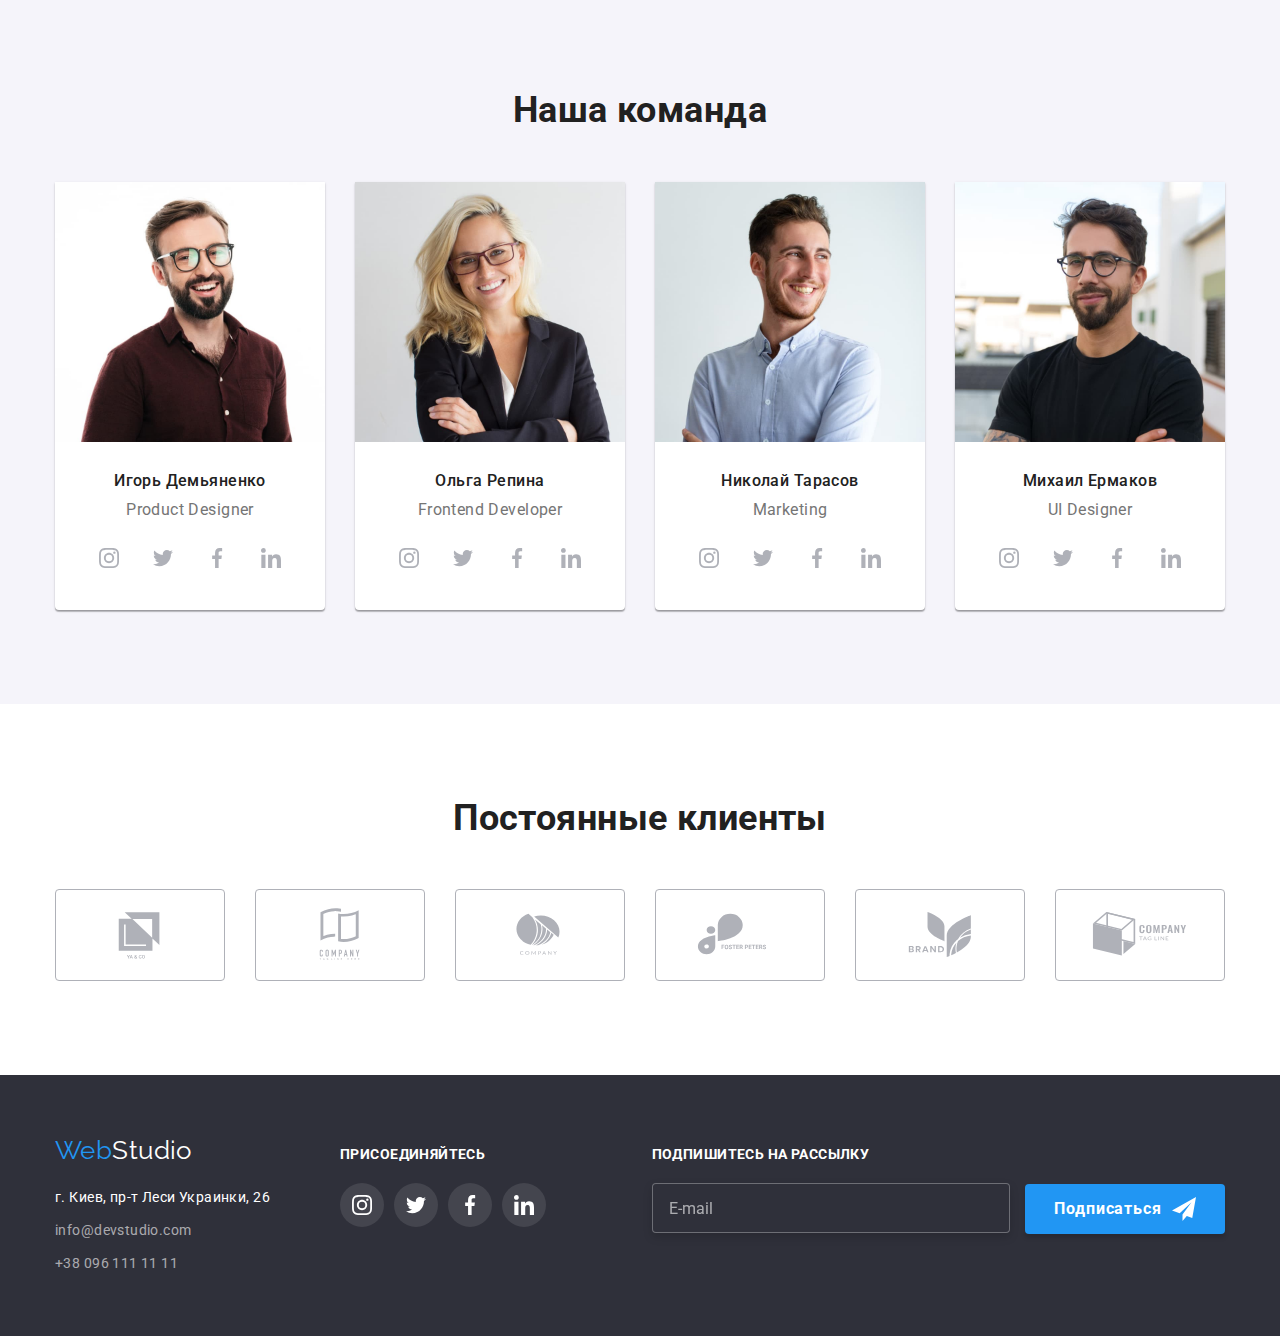
==== commit 80d1e65a: "Footer adaptive" ====
--- a/index.html
+++ b/index.html
@@ -410,62 +410,66 @@
     </main>
     <footer class="page-footer">
       <div class="container">
-        <div class="contact-footer">
-          <a href="./index.html" class="page-footer__logo logo link"
-            ><span class="logo-accent">Web</span>Studio</a
-          >
-          <address class="address">
-            <ul class="address__list list">
-              <li class="address__geo">
-                <a
-                  href="https://goo.gl/maps/4YWWPyWF16ZQ9Hfj6"
-                  target="_blank"
-                  rel="noopener noreferrer"
-                  class="address__geo-link link"
-                  >г. Киев, пр-т Леси Украинки, 26</a
-                >
+        <div class="footer-thumb">
+          <div class="contact-footer">
+            <a href="./index.html" class="page-footer__logo logo link"
+              ><span class="logo-accent">Web</span>Studio</a
+            >
+            <address class="address">
+              <ul class="address__list list">
+                <li class="address__geo">
+                  <a
+                    href="https://goo.gl/maps/4YWWPyWF16ZQ9Hfj6"
+                    target="_blank"
+                    rel="noopener noreferrer"
+                    class="address__geo-link link"
+                    >г. Киев, пр-т Леси Украинки, 26</a
+                  >
+                </li>
+                <li class="address-item">
+                  <a href="mailto:info@devstudio.com" class="address-link link"
+                    >info@devstudio.com</a
+                  >
+                </li>
+                <li class="address-item">
+                  <a href="tel:+380961111111" class="address-link link">+38 096 111 11 11</a>
+                </li>
+              </ul>
+            </address>
+          </div>
+          <div class="join">
+            <p class="join__title">Присоединяйтесь</p>
+            <ul class="join__list list">
+              <li class="join__item">
+                <a href="" class="join__link">
+                  <svg class="join__icon" width="20" height="20">
+                    <use href="./images/sprite.svg#icon-instagram"></use>
+                  </svg>
+                </a>
               </li>
-              <li class="address-item">
-                <a href="mailto:info@devstudio.com" class="address-link link">info@devstudio.com</a>
+              <li class="join__item">
+                <a href="" class="join__link">
+                  <svg class="join__icon" width="20" height="20">
+                    <use href="./images/sprite.svg#icon-twitter"></use>
+                  </svg>
+                </a>
               </li>
-              <li class="address-item">
-                <a href="tel:+380961111111" class="address-link link">+38 096 111 11 11</a>
+              <li class="join__item">
+                <a href="" class="join__link">
+                  <svg class="join__icon" width="20" height="20">
+                    <use href="./images/sprite.svg#icon-facebook"></use>
+                  </svg>
+                </a>
+              </li>
+              <li class="join__item">
+                <a href="" class="join__link">
+                  <svg class="join__icon" width="20" height="20">
+                    <use href="./images/sprite.svg#icon-linkedin"></use>
+                  </svg>
+                </a>
               </li>
             </ul>
-          </address>
-        </div>
-        <div class="join">
-          <p class="join__title">Присоединяйтесь</p>
-          <ul class="join__list list">
-            <li class="join__item">
-              <a href="" class="join__link">
-                <svg class="join__icon" width="20" height="20">
-                  <use href="./images/sprite.svg#icon-instagram"></use>
-                </svg>
-              </a>
-            </li>
-            <li class="join__item">
-              <a href="" class="join__link">
-                <svg class="join__icon" width="20" height="20">
-                  <use href="./images/sprite.svg#icon-twitter"></use>
-                </svg>
-              </a>
-            </li>
-            <li class="join__item">
-              <a href="" class="join__link">
-                <svg class="join__icon" width="20" height="20">
-                  <use href="./images/sprite.svg#icon-facebook"></use>
-                </svg>
-              </a>
-            </li>
-            <li class="join__item">
-              <a href="" class="join__link">
-                <svg class="join__icon" width="20" height="20">
-                  <use href="./images/sprite.svg#icon-linkedin"></use>
-                </svg>
-              </a>
-            </li>
-          </ul>
+          </div>
         </div>
         <div class="subscribe">
           <b class="subscripe__title">Подпишитесь на рассылку</b>
--- a/css/main.min.css
+++ b/css/main.min.css
@@ -1,2 +1,2 @@
-body{background-color:#fff;color:#757575;font-size:14px;font-family:Roboto, sans-serif;letter-spacing:0.03em}h1,h2,h3,h4,p,ul{margin:0;padding:0}img{display:block;max-width:100%}.visualy-hidden{position:absolute;white-space:nowrap;width:1px;height:1px;overflow:hidden;border:0;padding:0;clip:rect(0 0 0 0);-webkit-clip-path:inset(50%);clip-path:inset(50%);margin:-1px}.container{margin-left:auto;margin-right:auto;padding-left:15px;padding-right:15px}@media screen and (min-width: 480px){.container{width:480px}}@media screen and (min-width: 768px){.container{width:768px}}@media screen and (min-width: 1200px){.container{width:1200px}}.section{padding-top:60px;padding-bottom:60px}@media screen and (min-width: 1200px){.section{padding:94px 0px}}.list{list-style:none}.link{text-decoration:none;color:inherit}.title{font-weight:700;font-size:28px;line-height:1.16;text-align:center;color:#212121;margin-bottom:30px}@media screen and (min-width: 1200px){.title{font-size:36px;margin-bottom:50px}}.btn{display:-webkit-inline-box;display:-ms-inline-flexbox;display:inline-flex;-webkit-box-align:center;-ms-flex-align:center;align-items:center;-webkit-box-pack:center;-ms-flex-pack:center;justify-content:center;min-width:200px;height:50px;cursor:pointer;font-weight:700;font-size:16px;line-height:1.875;letter-spacing:0.06em;-webkit-box-shadow:0px 4px 4px rgba(0,0,0,0.15);box-shadow:0px 4px 4px rgba(0,0,0,0.15);border-radius:4px;border:transparent;color:#fff;background-color:#2196f3;-webkit-transition:background-color 250ms cubic-bezier(0.4, 0, 0.2, 1);transition:background-color 250ms cubic-bezier(0.4, 0, 0.2, 1)}.btn:hover,.btn:focus{background-color:#188ce8}.menu-button{position:relative;z-index:1;width:40px;height:40px;display:-webkit-box;display:-ms-flexbox;display:flex;-webkit-box-align:center;-ms-flex-align:center;align-items:center;-webkit-box-pack:center;-ms-flex-pack:center;justify-content:center;border:none;cursor:pointer;background-color:transparent;-webkit-transition:fill 250ms cubic-bezier(0.4, 0, 0.2, 1);transition:fill 250ms cubic-bezier(0.4, 0, 0.2, 1)}.menu-button:hover,.menu-button:focus{fill:#2196f3}@media screen and (min-width: 767px){.menu-button{display:none}}.menu-button .icon-cross{opacity:0;-webkit-transition:opacity 250ms cubic-bezier(0.4, 0, 0.2, 1);transition:opacity 250ms cubic-bezier(0.4, 0, 0.2, 1)}.menu-button.is-open .icon-cross{-webkit-transition:opacity 250ms cubic-bezier(0.4, 0, 0.2, 1);transition:opacity 250ms cubic-bezier(0.4, 0, 0.2, 1);opacity:1}.menu-button.is-open .icon-menu{opacity:0}.logo{color:#000;font-family:Raleway, cursive;font-size:26px;line-height:1.19}.logo-accent{color:#2196f3}.page-header__logo{margin-right:auto}@media screen and (min-width: 768px){.page-header__logo{margin-right:88px}}@media screen and (min-width: 1200px){.page-header__logo{margin-right:95px}}.page-header{padding-bottom:16px;padding-top:16px;background-color:#fff;border-bottom:1px solid #ececec}@media screen and (min-width: 768px){.page-header{padding:26px 0px}}@media screen and (min-width: 1200px){.page-header{padding-top:24px;padding-bottom:25px}}.page-header .container{display:-webkit-box;display:-ms-flexbox;display:flex;-webkit-box-align:center;-ms-flex-align:center;align-items:center}@media screen and (max-width: 767px){.page-header .container{position:relative}}@media screen and (max-width: 767px){.page-header__thumb{opacity:0;position:absolute;padding:48px 40px;width:100%;height:796px;top:0;left:0;background-color:#fff;-webkit-transform:translateX(-100%);transform:translateX(-100%);-webkit-transition:opacity 550ms cubic-bezier(0.4, 0, 0.2, 1),-webkit-transform 550ms cubic-bezier(0.4, 0, 0.2, 1);transition:opacity 550ms cubic-bezier(0.4, 0, 0.2, 1),-webkit-transform 550ms cubic-bezier(0.4, 0, 0.2, 1);transition:opacity 550ms cubic-bezier(0.4, 0, 0.2, 1),transform 550ms cubic-bezier(0.4, 0, 0.2, 1);transition:opacity 550ms cubic-bezier(0.4, 0, 0.2, 1),transform 550ms cubic-bezier(0.4, 0, 0.2, 1),-webkit-transform 550ms cubic-bezier(0.4, 0, 0.2, 1)}.page-header__thumb.is-open{opacity:1;-webkit-transform:translateX(0);transform:translateX(0)}}@media screen and (min-width: 768px){.page-header__thumb{display:-webkit-box;display:-ms-flexbox;display:flex;-webkit-box-align:center;-ms-flex-align:center;align-items:center}}.site-nav{margin-right:auto}@media screen and (max-width: 767px){.site-nav{margin-bottom:302px}}@media screen and (min-width: 768px){.site-nav__list{display:-webkit-box;display:-ms-flexbox;display:flex;-webkit-box-align:center;-ms-flex-align:center;align-items:center}}@media screen and (max-width: 767px){.site-nav__item:not(:last-child){margin-bottom:32px}}@media screen and (min-width: 768px){.site-nav__item:not(:last-child){margin-right:50px}}.site-nav__link{font-weight:500;line-height:1.14;letter-spacing:0.02em;color:#212121;text-decoration:none;-webkit-transition:color 250ms cubic-bezier(0.4, 0, 0.2, 1);transition:color 250ms cubic-bezier(0.4, 0, 0.2, 1)}.site-nav__link:hover,.site-nav__link:focus{color:#2196f3}@media screen and (max-width: 767px){.site-nav__link{font-size:40px}}@media screen and (min-width: 768px){.site-nav__link{position:relative;padding-top:28px;padding-bottom:28px}}@media screen and (min-width: 1200px){.site-nav__link{padding-top:32px;padding-bottom:32px}}.site-nav__link--current{color:#2196f3}@media screen and (min-width: 768px){.site-nav__link--current::after{content:'';position:absolute;left:0;bottom:-1px;width:100%;height:4px;background:#2196f3;border-radius:2px}}@media screen and (max-width: 767px){.contact-header{display:-webkit-box;display:-ms-flexbox;display:flex;-webkit-box-orient:vertical;-webkit-box-direction:reverse;-ms-flex-direction:column-reverse;flex-direction:column-reverse;margin-bottom:64px}}@media screen and (min-width: 1200px){.contact-header{display:-webkit-box;display:-ms-flexbox;display:flex;-webkit-box-align:center;-ms-flex-align:center;align-items:center}}@media screen and (min-width: 1200px){.contact-header__item:not(:last-child){margin-right:50px}}@media screen and (max-width: 767px){.contact-header__item [href*='tel']{display:inline-block;font-weight:500;font-size:34px;line-height:1.176;letter-spacing:0.02em;color:#2196f3;margin-bottom:32px}}@media screen and (max-width: 767px){.contact-header__item [href*='mail']{font-weight:500;font-size:24px;line-height:1.16;letter-spacing:0.02em}}.contact-header__link{-webkit-transition:color 250ms cubic-bezier(0.4, 0, 0.2, 1);transition:color 250ms cubic-bezier(0.4, 0, 0.2, 1);font-weight:500;line-height:1.14;letter-spacing:0.02em;color:#757575}.contact-header__link:hover,.contact-header__link:focus{color:#2196f3}@media screen and (min-width: 1200px){.contact-header__link{display:-webkit-box;display:-ms-flexbox;display:flex;-webkit-box-align:center;-ms-flex-align:center;align-items:center}}.contact-header__contact-icon{fill:currentColor}@media screen and (max-width: 767px){.contact-header__contact-icon{display:none}}@media screen and (min-width: 768px){.contact-header__contact-icon{margin-right:8px}}@media screen and (min-width: 1200px){.contact-header__contact-icon{margin-right:10px}}.social-header{display:-webkit-box;display:-ms-flexbox;display:flex}@media screen and (min-width: 768px){.social-header{display:none}}.social-header__item:not(:last-child){margin-right:20px}.social-header__link{font-weight:500;font-size:18px;line-height:1.22;letter-spacing:0.02em;color:#2196f3}.hero{background-image:-webkit-gradient(linear, left top, right top, from(rgba(47,48,58,0.4)), to(rgba(47,48,58,0.4))),url(../images/hero-img.jpg);background-image:linear-gradient(to right, rgba(47,48,58,0.4), rgba(47,48,58,0.4)),url(../images/hero-img.jpg);background-position:center;background-size:contain;background-repeat:no-repeat;max-width:1600px;background-color:#2f303a;text-align:center;margin-left:auto;margin-right:auto;padding:118px 0px}@media screen and (min-width: 1200px){.hero{padding:200px 0px}}.hero__title{margin-bottom:30px;width:360px;margin-left:auto;margin-right:auto;color:#fff;font-weight:900;font-size:26px;line-height:1.36;letter-spacing:0.06em;text-transform:uppercase}@media screen and (min-width: 1200px){.hero__title{margin-bottom:30px;margin-left:auto;margin-right:auto;font-size:44px;width:696px}}.peculiarity__icon{width:70px;height:70px}.peculiarity__text{line-height:1.71}.section.work{padding-top:0}.work__item:not(:last-child){margin-right:30px}.command{background-color:#f5f4fa}.command__item{text-align:center;background-color:#fff;-webkit-box-shadow:0px 1px 3px rgba(0,0,0,0.12),0px 1px 1px rgba(0,0,0,0.14),0px 2px 1px rgba(0,0,0,0.2);box-shadow:0px 1px 3px rgba(0,0,0,0.12),0px 1px 1px rgba(0,0,0,0.14),0px 2px 1px rgba(0,0,0,0.2);border-radius:0px 0px 4px 4px}.command__name{font-weight:500;font-size:16px;line-height:1.18;color:#212121;margin-top:30px;margin-bottom:10px}.command__position{font-size:16px;line-height:1.18;margin-bottom:16px}.social__item:not(:last-child){margin-right:10px}.social__link{-webkit-transition:fill 250ms cubic-bezier(0.4, 0, 0.2, 1),background-color 250ms cubic-bezier(0.4, 0, 0.2, 1);transition:fill 250ms cubic-bezier(0.4, 0, 0.2, 1),background-color 250ms cubic-bezier(0.4, 0, 0.2, 1);border-radius:50%;width:44px;height:44px;fill:#afb1b8}.social__link:hover,.social__link:focus{background-color:#2196f3;fill:#fff}.clients__item:not(:last-child){margin-right:30px}.clients__link{-webkit-transition:border 250ms cubic-bezier(0.4, 0, 0.2, 1),fill 250ms cubic-bezier(0.4, 0, 0.2, 1);transition:border 250ms cubic-bezier(0.4, 0, 0.2, 1),fill 250ms cubic-bezier(0.4, 0, 0.2, 1);width:170px;height:92px;cursor:pointer;border:1px solid #afb1b8;border-radius:4px;fill:#afb1b8}.clients__link:hover,.clients__linkk:focus{fill:#2196f3;border-color:#2196f3}.portfolio-filter{margin-bottom:50px}.portfolio-filter__item:not(:last-child){margin-right:8px}.portfolio-filter__button{cursor:pointer;border:1px solid transparent;border-radius:4px;-webkit-transition:background-color 250ms cubic-bezier(0.4, 0, 0.2, 1),color 250ms cubic-bezier(0.4, 0, 0.2, 1);transition:background-color 250ms cubic-bezier(0.4, 0, 0.2, 1),color 250ms cubic-bezier(0.4, 0, 0.2, 1);font-weight:500;font-size:16px;line-height:1.62;padding:6px 22px;background-color:#f5f4fa}.portfolio-filter__button:hover,.portfolio-filter__button:focus{background-color:#2196f3;color:#fff;-webkit-box-shadow:0px 3px 1px rgba(0,0,0,0.1),0px 1px 2px rgba(0,0,0,0.08),0px 2px 2px rgba(0,0,0,0.12);box-shadow:0px 3px 1px rgba(0,0,0,0.1),0px 1px 2px rgba(0,0,0,0.08),0px 2px 2px rgba(0,0,0,0.12)}.portfolio-list__item{-webkit-transition:-webkit-box-shadow 250ms cubic-bezier(0.4, 0, 0.2, 1);transition:-webkit-box-shadow 250ms cubic-bezier(0.4, 0, 0.2, 1);transition:box-shadow 250ms cubic-bezier(0.4, 0, 0.2, 1);transition:box-shadow 250ms cubic-bezier(0.4, 0, 0.2, 1), -webkit-box-shadow 250ms cubic-bezier(0.4, 0, 0.2, 1);margin:15px}.portfolio-list__item:hover,.portfolio-list__item:focus{-webkit-box-shadow:0px 1px 1px rgba(0,0,0,0.12),0px 4px 4px rgba(0,0,0,0.06),1px 4px 6px rgba(0,0,0,0.16);box-shadow:0px 1px 1px rgba(0,0,0,0.12),0px 4px 4px rgba(0,0,0,0.06),1px 4px 6px rgba(0,0,0,0.16)}.portfolio-list__thumb{position:relative;overflow:hidden}.portfolio-list__text{position:absolute;-webkit-transform:translateY(100%);transform:translateY(100%);pointer-events:none;-webkit-transition:-webkit-transform 250ms cubic-bezier(0.4, 0, 0.2, 1);transition:-webkit-transform 250ms cubic-bezier(0.4, 0, 0.2, 1);transition:transform 250ms cubic-bezier(0.4, 0, 0.2, 1);transition:transform 250ms cubic-bezier(0.4, 0, 0.2, 1), -webkit-transform 250ms cubic-bezier(0.4, 0, 0.2, 1);padding:63px 24px;top:0;right:0;width:100%;height:100%;font-size:18px;line-height:1.38;color:#fff;background:rgba(33,150,243,0.9)}.portfolio-list__link:hover .portfolio-list__text,.portfolio-list__link:focus .portfolio-list__text{-webkit-transform:translateY(0);transform:translateY(0)}.description{padding:20px 24px;border-left:1px solid #eeeeee;border-right:1px solid #eeeeee;border-bottom:1px solid #eeeeee}.description__title{margin-bottom:4px;font-weight:700;font-size:18px;line-height:2;letter-spacing:0.06em;color:#212121}.description__technology{line-height:1.875}.page-footer{padding-top:60px;padding-bottom:60px;background-color:#2f303a}.contact-footer{margin-right:70px}.page-footer__logo{display:inline-block;color:#fff;margin-bottom:20px}.address__geo{margin-bottom:9px}.address__geo-link{font-style:normal;line-height:1.714;color:#fff;-webkit-transition:color 250ms cubic-bezier(0.4, 0, 0.2, 1);transition:color 250ms cubic-bezier(0.4, 0, 0.2, 1)}.address__geo-link:hover,.address__geo-link:focus{color:#2196f3}.address-item:not(:last-child){margin-bottom:9px}.address-link{font-style:normal;line-height:1.71;color:rgba(255,255,255,0.6);-webkit-transition:color 250ms cubic-bezier(0.4, 0, 0.2, 1);transition:color 250ms cubic-bezier(0.4, 0, 0.2, 1)}.address-link:hover,.address-link:focus{color:#2196f3}.join{margin-right:auto}.join__title{font-weight:700;line-height:1.14;text-transform:uppercase;color:#fff;margin-bottom:20px}.join__item:not(:last-child){margin-right:10px}.join__link{border-radius:50%;width:44px;height:44px;background:rgba(255,255,255,0.1);fill:#fff;-webkit-transition:background-color 250ms cubic-bezier(0.4, 0, 0.2, 1);transition:background-color 250ms cubic-bezier(0.4, 0, 0.2, 1)}.join__link:hover,.join__link:focus{background-color:#2196f3}.subscripe__title{display:inline-block;font-weight:700;line-height:1.14;text-transform:uppercase;color:#fff;margin-bottom:20px}.subscripe__input{width:358px;height:50px;margin-right:12px;padding:15px 16px;font-size:16px;line-height:1.25;background-color:#2f303a;border:1px solid rgba(255,255,255,0.3);-webkit-filter:drop-shadow(0px 4px 4px rgba(0,0,0,0.15));filter:drop-shadow(0px 4px 4px rgba(0,0,0,0.15));border-radius:4px;color:rgba(255,255,255,0.6);-webkit-transition:border-color 250ms cubic-bezier(0.4, 0, 0.2, 1);transition:border-color 250ms cubic-bezier(0.4, 0, 0.2, 1)}.subscripe__input::-webkit-input-placeholder{font-size:16px;line-height:1.25;color:rgba(255,255,255,0.6)}.subscripe__input:-ms-input-placeholder{font-size:16px;line-height:1.25;color:rgba(255,255,255,0.6)}.subscripe__input::-ms-input-placeholder{font-size:16px;line-height:1.25;color:rgba(255,255,255,0.6)}.subscripe__input::placeholder{font-size:16px;line-height:1.25;color:rgba(255,255,255,0.6)}.subscribe__field:focus-within .subscripe__input{outline:none;border-color:#2196f3}.subscripe__btn::after{content:'';margin-left:10px;fill:currentColor;width:24px;height:24px;background-image:url(../images/send.svg)}.backdrop{position:fixed;top:0;left:0;width:100%;height:100%;background-color:rgba(0,0,0,0.2);opacity:1;-webkit-transition:opacity 250ms cubic-bezier(0.4, 0, 0.2, 1);transition:opacity 250ms cubic-bezier(0.4, 0, 0.2, 1)}.is-hidden{pointer-events:none;opacity:0}.is-hidden .modal{-webkit-transform:translate(-50%, -50%) scale(1.2);transform:translate(-50%, -50%) scale(1.2)}.modal{position:absolute;top:50%;left:50%;-webkit-transform:translate(-50%, -50%) scale(1);transform:translate(-50%, -50%) scale(1);-webkit-transition:-webkit-transform 250ms cubic-bezier(0.4, 0, 0.2, 1);transition:-webkit-transform 250ms cubic-bezier(0.4, 0, 0.2, 1);transition:transform 250ms cubic-bezier(0.4, 0, 0.2, 1);transition:transform 250ms cubic-bezier(0.4, 0, 0.2, 1), -webkit-transform 250ms cubic-bezier(0.4, 0, 0.2, 1);width:450px;height:609px;padding:40px;background-color:#fff}@media screen and (min-width: 1200px){.modal{width:528px;height:581px}}.modal__close{position:absolute;top:8px;right:8px;width:30px;height:30px;display:-webkit-box;display:-ms-flexbox;display:flex;-webkit-box-align:center;-ms-flex-align:center;align-items:center;-webkit-box-pack:center;-ms-flex-pack:center;justify-content:center;border-radius:50%;border:1px solid rgba(0,0,0,0.1);cursor:pointer;background-color:#fff;-webkit-transition:fill 250ms cubic-bezier(0.4, 0, 0.2, 1);transition:fill 250ms cubic-bezier(0.4, 0, 0.2, 1)}.modal__close:hover{fill:#2196f3}.modal__title{display:inline-block;text-align:center;margin-bottom:12px;font-weight:700;font-size:20px;line-height:1.15;color:#212121}.feedback__thumb{position:relative;margin-bottom:10px}.feedback__title{position:relative;display:block;margin-bottom:4px;font-size:12px;line-height:1.17;letter-spacing:0.01em;color:#757575}.feedback__input{width:100%;height:40px;padding-left:42px;border:1px solid rgba(33,33,33,0.2);border-radius:4px;-webkit-transition:border-color 250ms cubic-bezier(0.4, 0, 0.2, 1);transition:border-color 250ms cubic-bezier(0.4, 0, 0.2, 1)}.feedback__input:focus{outline:none;border-color:#2196f3}.feedback__input:focus ~ .feedback__icon{fill:#2196f3}.feedback__icon{position:absolute;top:26px;left:12px;-webkit-transition:fill 250ms cubic-bezier(0.4, 0, 0.2, 1);transition:fill 250ms cubic-bezier(0.4, 0, 0.2, 1)}.comment{margin-bottom:20px}.comment__input{padding:12px 16px;width:100%;height:120px;overflow:hidden;border:1px solid rgba(33,33,33,0.2);border-radius:4px;resize:none;-webkit-transition:border-color 250ms cubic-bezier(0.4, 0, 0.2, 1);transition:border-color 250ms cubic-bezier(0.4, 0, 0.2, 1)}.comment__input::-webkit-input-placeholder{letter-spacing:0.01em;color:rgba(117,117,117,0.5)}.comment__input:-ms-input-placeholder{letter-spacing:0.01em;color:rgba(117,117,117,0.5)}.comment__input::-ms-input-placeholder{letter-spacing:0.01em;color:rgba(117,117,117,0.5)}.comment__input::placeholder{letter-spacing:0.01em;color:rgba(117,117,117,0.5)}.comment__input:focus{outline:none;border-color:#2196f3}.agreement{margin-bottom:30px;margin-left:25px}.agreement__title{position:relative;display:-webkit-box;display:-ms-flexbox;display:flex;-webkit-box-align:center;-ms-flex-align:center;align-items:center;line-height:1.714;font-size:12px}@media screen and (min-width: 1200px){.agreement__title{font-size:14px}}.agreement__checkbox:focus+.agreement__icon{-webkit-box-shadow:0 0 0 1px #2196f3;box-shadow:0 0 0 1px #2196f3}.agreement__checkbox:checked+.agreement__icon{background-color:#2196f3;background-image:url(../images/icon-check.svg);border-color:#2196f3}.agreement__icon{position:absolute;top:3px;left:0;margin-left:-25px;display:inline-block;width:16px;height:15px;border:2px solid #212121;border-radius:2px;margin-right:7px;-webkit-transition:all 250ms cubic-bezier(0.4, 0, 0.2, 1);transition:all 250ms cubic-bezier(0.4, 0, 0.2, 1)}.agreement__link{color:#2196f3;margin-left:2px;-webkit-transition:color 250ms cubic-bezier(0.4, 0, 0.2, 1);transition:color 250ms cubic-bezier(0.4, 0, 0.2, 1)}.agreement__link:hover,.agreement__link:focus{color:#188ce8}.modal__submit-button{display:block;margin:0 auto}
+body{background-color:#fff;color:#757575;font-size:14px;font-family:Roboto, sans-serif;letter-spacing:0.03em}h1,h2,h3,h4,p,ul{margin:0;padding:0}img{display:block;max-width:100%}.visualy-hidden{position:absolute;white-space:nowrap;width:1px;height:1px;overflow:hidden;border:0;padding:0;clip:rect(0 0 0 0);-webkit-clip-path:inset(50%);clip-path:inset(50%);margin:-1px}.container{margin-left:auto;margin-right:auto;padding-left:15px;padding-right:15px}@media screen and (min-width: 480px){.container{width:480px}}@media screen and (min-width: 768px){.container{width:768px}}@media screen and (min-width: 1200px){.container{width:1200px}}.section{padding-top:60px;padding-bottom:60px}@media screen and (min-width: 1200px){.section{padding:94px 0px}}.list{list-style:none}.link{text-decoration:none;color:inherit}.title{font-weight:700;font-size:28px;line-height:1.16;text-align:center;color:#212121;margin-bottom:30px}@media screen and (min-width: 1200px){.title{font-size:36px;margin-bottom:50px}}.btn{display:-webkit-inline-box;display:-ms-inline-flexbox;display:inline-flex;-webkit-box-align:center;-ms-flex-align:center;align-items:center;-webkit-box-pack:center;-ms-flex-pack:center;justify-content:center;min-width:200px;height:50px;cursor:pointer;font-weight:700;font-size:16px;line-height:1.875;letter-spacing:0.06em;-webkit-box-shadow:0px 4px 4px rgba(0,0,0,0.15);box-shadow:0px 4px 4px rgba(0,0,0,0.15);border-radius:4px;border:transparent;color:#fff;background-color:#2196f3;-webkit-transition:background-color 250ms cubic-bezier(0.4, 0, 0.2, 1);transition:background-color 250ms cubic-bezier(0.4, 0, 0.2, 1)}.btn:hover,.btn:focus{background-color:#188ce8}.menu-button{position:relative;z-index:1;width:40px;height:40px;display:-webkit-box;display:-ms-flexbox;display:flex;-webkit-box-align:center;-ms-flex-align:center;align-items:center;-webkit-box-pack:center;-ms-flex-pack:center;justify-content:center;border:none;cursor:pointer;background-color:transparent;-webkit-transition:fill 250ms cubic-bezier(0.4, 0, 0.2, 1);transition:fill 250ms cubic-bezier(0.4, 0, 0.2, 1)}.menu-button:hover,.menu-button:focus{fill:#2196f3}@media screen and (min-width: 767px){.menu-button{display:none}}.menu-button .icon-cross{opacity:0;-webkit-transition:opacity 250ms cubic-bezier(0.4, 0, 0.2, 1);transition:opacity 250ms cubic-bezier(0.4, 0, 0.2, 1)}.menu-button.is-open .icon-cross{-webkit-transition:opacity 250ms cubic-bezier(0.4, 0, 0.2, 1);transition:opacity 250ms cubic-bezier(0.4, 0, 0.2, 1);opacity:1}.menu-button.is-open .icon-menu{opacity:0}.logo{color:#000;font-family:Raleway, cursive;font-size:26px;line-height:1.19}.logo-accent{color:#2196f3}.page-header__logo{margin-right:auto}@media screen and (min-width: 768px){.page-header__logo{margin-right:88px}}@media screen and (min-width: 1200px){.page-header__logo{margin-right:95px}}.page-header{padding-bottom:16px;padding-top:16px;background-color:#fff;border-bottom:1px solid #ececec}@media screen and (min-width: 768px){.page-header{padding:26px 0px}}@media screen and (min-width: 1200px){.page-header{padding-top:24px;padding-bottom:25px}}.page-header .container{display:-webkit-box;display:-ms-flexbox;display:flex;-webkit-box-align:center;-ms-flex-align:center;align-items:center}@media screen and (max-width: 767px){.page-header .container{position:relative}}.page-header__thumb{width:100%}@media screen and (max-width: 767px){.page-header__thumb{opacity:0;position:absolute;padding:48px 40px;width:100%;height:796px;top:0;left:0;background-color:#fff;-webkit-transform:translateX(-100%);transform:translateX(-100%);-webkit-transition:opacity 550ms cubic-bezier(0.4, 0, 0.2, 1),-webkit-transform 550ms cubic-bezier(0.4, 0, 0.2, 1);transition:opacity 550ms cubic-bezier(0.4, 0, 0.2, 1),-webkit-transform 550ms cubic-bezier(0.4, 0, 0.2, 1);transition:opacity 550ms cubic-bezier(0.4, 0, 0.2, 1),transform 550ms cubic-bezier(0.4, 0, 0.2, 1);transition:opacity 550ms cubic-bezier(0.4, 0, 0.2, 1),transform 550ms cubic-bezier(0.4, 0, 0.2, 1),-webkit-transform 550ms cubic-bezier(0.4, 0, 0.2, 1)}.page-header__thumb.is-open{opacity:1;-webkit-transform:translateX(0);transform:translateX(0)}}@media screen and (min-width: 768px){.page-header__thumb{display:-webkit-box;display:-ms-flexbox;display:flex;-webkit-box-align:center;-ms-flex-align:center;align-items:center}}.site-nav{margin-right:auto}@media screen and (max-width: 767px){.site-nav{margin-bottom:302px}}@media screen and (min-width: 768px){.site-nav__list{display:-webkit-box;display:-ms-flexbox;display:flex;-webkit-box-align:center;-ms-flex-align:center;align-items:center}}@media screen and (max-width: 767px){.site-nav__item:not(:last-child){margin-bottom:32px}}@media screen and (min-width: 768px){.site-nav__item:not(:last-child){margin-right:50px}}.site-nav__link{font-weight:500;line-height:1.14;letter-spacing:0.02em;color:#212121;text-decoration:none;-webkit-transition:color 250ms cubic-bezier(0.4, 0, 0.2, 1);transition:color 250ms cubic-bezier(0.4, 0, 0.2, 1)}.site-nav__link:hover,.site-nav__link:focus{color:#2196f3}@media screen and (max-width: 767px){.site-nav__link{font-size:40px}}@media screen and (min-width: 768px){.site-nav__link{position:relative;padding-top:28px;padding-bottom:28px}}@media screen and (min-width: 1200px){.site-nav__link{padding-top:32px;padding-bottom:32px}}.site-nav__link--current{color:#2196f3}@media screen and (min-width: 768px){.site-nav__link--current::after{content:'';position:absolute;left:0;bottom:-1px;width:100%;height:4px;background:#2196f3;border-radius:2px}}@media screen and (max-width: 767px){.contact-header{display:-webkit-box;display:-ms-flexbox;display:flex;-webkit-box-orient:vertical;-webkit-box-direction:reverse;-ms-flex-direction:column-reverse;flex-direction:column-reverse;margin-bottom:64px}}@media screen and (min-width: 1200px){.contact-header{display:-webkit-box;display:-ms-flexbox;display:flex;-webkit-box-align:center;-ms-flex-align:center;align-items:center}}@media screen and (min-width: 1200px){.contact-header__item:not(:last-child){margin-right:50px}}@media screen and (max-width: 767px){.contact-header__item [href*='tel']{display:inline-block;font-weight:500;font-size:34px;line-height:1.176;letter-spacing:0.02em;color:#2196f3;margin-bottom:32px}}@media screen and (max-width: 767px){.contact-header__item [href*='mail']{font-weight:500;font-size:24px;line-height:1.16;letter-spacing:0.02em}}.contact-header__link{-webkit-transition:color 250ms cubic-bezier(0.4, 0, 0.2, 1);transition:color 250ms cubic-bezier(0.4, 0, 0.2, 1);font-weight:500;line-height:1.14;letter-spacing:0.02em;color:#757575}.contact-header__link:hover,.contact-header__link:focus{color:#2196f3}@media screen and (min-width: 1200px){.contact-header__link{display:-webkit-box;display:-ms-flexbox;display:flex;-webkit-box-align:center;-ms-flex-align:center;align-items:center}}.contact-header__contact-icon{fill:currentColor}@media screen and (max-width: 767px){.contact-header__contact-icon{display:none}}@media screen and (min-width: 768px){.contact-header__contact-icon{margin-right:8px}}@media screen and (min-width: 1200px){.contact-header__contact-icon{margin-right:10px}}.social-header{display:-webkit-box;display:-ms-flexbox;display:flex}@media screen and (min-width: 768px){.social-header{display:none}}.social-header__item:not(:last-child){margin-right:20px}.social-header__link{font-weight:500;font-size:18px;line-height:1.22;letter-spacing:0.02em;color:#2196f3}.hero{background-image:-webkit-gradient(linear, left top, right top, from(rgba(47,48,58,0.4)), to(rgba(47,48,58,0.4))),url(../images/hero-img.jpg);background-image:linear-gradient(to right, rgba(47,48,58,0.4), rgba(47,48,58,0.4)),url(../images/hero-img.jpg);background-position:center;background-size:contain;background-repeat:no-repeat;max-width:1600px;background-color:#2f303a;text-align:center;margin-left:auto;margin-right:auto;padding:118px 0px}@media screen and (min-width: 1200px){.hero{padding:200px 0px}}.hero__title{margin-bottom:30px;width:360px;margin-left:auto;margin-right:auto;color:#fff;font-weight:900;font-size:26px;line-height:1.36;letter-spacing:0.06em;text-transform:uppercase}@media screen and (min-width: 1200px){.hero__title{margin-bottom:30px;margin-left:auto;margin-right:auto;font-size:44px;width:696px}}@media screen and (min-width: 768px){.peculiarity__list{display:-webkit-box;display:-ms-flexbox;display:flex;-ms-flex-wrap:wrap;flex-wrap:wrap}}@media screen and (min-width: 768px) and (max-width: 1199px){.peculiarity__list{margin:-15px}}@media screen and (max-width: 480px){.peculiarity__item{max-width:450px}}@media screen and (min-width: 768px) and (max-width: 1199px){.peculiarity__item{margin:15px;-ms-flex-preferred-size:calc((100% - 2 * 30px) / 2);flex-basis:calc((100% - 2 * 30px) / 2)}}@media screen and (max-width: 767px){.peculiarity__item:not(:last-child){margin-bottom:30px}}@media screen and (min-width: 1200px){.peculiarity__item{-ms-flex-preferred-size:calc(100% / 4 - 30px);flex-basis:calc(100% / 4 - 30px)}.peculiarity__item:not(:last-child){margin-right:30px}}.peculiarity__thumb{width:100%;height:120px;background-color:#f5f4fa;margin-bottom:30px;display:-webkit-inline-box;display:-ms-inline-flexbox;display:inline-flex;-webkit-box-align:center;-ms-flex-align:center;align-items:center;-webkit-box-pack:center;-ms-flex-pack:center;justify-content:center}.peculiarity__icon{width:70px;height:70px}.peculiarity__sub-title{font-size:14px;font-weight:700;line-height:1.14;text-transform:uppercase;color:#212121;margin-bottom:10px}.peculiarity__text{line-height:1.71}.section.work{padding-top:0}@media screen and (max-width: 1199px){.section.work{display:none}}.work__list{display:-webkit-box;display:-ms-flexbox;display:flex;-ms-flex-wrap:wrap;flex-wrap:wrap}.work__item:not(:last-child){margin-right:30px}.work__thumb{position:relative}.work__text{position:absolute;left:0;bottom:0;width:100%;height:70px;background:rgba(47,48,58,0.8);display:-webkit-box;display:-ms-flexbox;display:flex;-webkit-box-align:center;-ms-flex-align:center;align-items:center;-webkit-box-pack:center;-ms-flex-pack:center;justify-content:center;font-weight:700;text-transform:uppercase;color:#fff}.command{background-color:#f5f4fa}@media screen and (min-width: 768px){.command__list{-ms-flex-wrap:wrap;flex-wrap:wrap;margin:-15px;display:-webkit-box;display:-ms-flexbox;display:flex}}.command__item{text-align:center;background-color:#fff;-webkit-box-shadow:0px 1px 3px rgba(0,0,0,0.12),0px 1px 1px rgba(0,0,0,0.14),0px 2px 1px rgba(0,0,0,0.2);box-shadow:0px 1px 3px rgba(0,0,0,0.12),0px 1px 1px rgba(0,0,0,0.14),0px 2px 1px rgba(0,0,0,0.2);border-radius:0px 0px 4px 4px}@media screen and (max-width: 480px){.command__item{max-width:450px;height:auto}}@media screen and (max-width: 767px){.command__item:not(:last-child){margin-bottom:30px}}@media screen and (min-width: 768px) and (max-width: 1199px){.command__item{margin:15px;-ms-flex-preferred-size:calc((100% - 2 * 30px) / 2);flex-basis:calc((100% - 2 * 30px) / 2)}}@media screen and (min-width: 1200px){.command__item{margin:15px;-ms-flex-preferred-size:calc(100% / 4 - 30px);flex-basis:calc(100% / 4 - 30px)}}.command__name{font-weight:500;font-size:16px;line-height:1.18;color:#212121;margin-top:30px;margin-bottom:10px}.command__position{font-size:16px;line-height:1.18;margin-bottom:16px}.social{display:-webkit-inline-box;display:-ms-inline-flexbox;display:inline-flex;margin-bottom:30px}.social__item:not(:last-child){margin-right:10px}.social__link{-webkit-transition:fill 250ms cubic-bezier(0.4, 0, 0.2, 1),background-color 250ms cubic-bezier(0.4, 0, 0.2, 1);transition:fill 250ms cubic-bezier(0.4, 0, 0.2, 1),background-color 250ms cubic-bezier(0.4, 0, 0.2, 1);display:-webkit-inline-box;display:-ms-inline-flexbox;display:inline-flex;-webkit-box-align:center;-ms-flex-align:center;align-items:center;-webkit-box-pack:center;-ms-flex-pack:center;justify-content:center;border-radius:50%;width:44px;height:44px;fill:#afb1b8}.social__link:hover,.social__link:focus{background-color:#2196f3;fill:#fff}.clients__list{margin:-15px;display:-webkit-box;display:-ms-flexbox;display:flex;-ms-flex-wrap:wrap;flex-wrap:wrap}.clients__item{margin:15px}@media screen and (max-width: 767px){.clients__item{-ms-flex-preferred-size:calc((100% - 2 * 30px) / 2);flex-basis:calc((100% - 2 * 30px) / 2)}}@media screen and (min-width: 768px){.clients__item{-ms-flex-preferred-size:calc((100% - 3 * 30px) / 3);flex-basis:calc((100% - 3 * 30px) / 3)}}@media screen and (min-width: 1200px){.clients__item{-ms-flex-preferred-size:calc((100% - 6 * 30px) / 6);flex-basis:calc((100% - 6 * 30px) / 6)}}.clients__link{-webkit-transition:border 250ms cubic-bezier(0.4, 0, 0.2, 1),fill 250ms cubic-bezier(0.4, 0, 0.2, 1);transition:border 250ms cubic-bezier(0.4, 0, 0.2, 1),fill 250ms cubic-bezier(0.4, 0, 0.2, 1);display:-webkit-inline-box;display:-ms-inline-flexbox;display:inline-flex;-webkit-box-align:center;-ms-flex-align:center;align-items:center;-webkit-box-pack:center;-ms-flex-pack:center;justify-content:center;width:100%;height:92px;cursor:pointer;border:1px solid #afb1b8;border-radius:4px;fill:#afb1b8}.clients__link:hover,.clients__linkk:focus{fill:#2196f3;border-color:#2196f3}.portfolio-filter{margin-bottom:50px}.portfolio-filter__item:not(:last-child){margin-right:8px}.portfolio-filter__button{cursor:pointer;border:1px solid transparent;border-radius:4px;-webkit-transition:background-color 250ms cubic-bezier(0.4, 0, 0.2, 1),color 250ms cubic-bezier(0.4, 0, 0.2, 1);transition:background-color 250ms cubic-bezier(0.4, 0, 0.2, 1),color 250ms cubic-bezier(0.4, 0, 0.2, 1);font-weight:500;font-size:16px;line-height:1.62;padding:6px 22px;background-color:#f5f4fa}.portfolio-filter__button:hover,.portfolio-filter__button:focus{background-color:#2196f3;color:#fff;-webkit-box-shadow:0px 3px 1px rgba(0,0,0,0.1),0px 1px 2px rgba(0,0,0,0.08),0px 2px 2px rgba(0,0,0,0.12);box-shadow:0px 3px 1px rgba(0,0,0,0.1),0px 1px 2px rgba(0,0,0,0.08),0px 2px 2px rgba(0,0,0,0.12)}.portfolio-list__item{-webkit-transition:-webkit-box-shadow 250ms cubic-bezier(0.4, 0, 0.2, 1);transition:-webkit-box-shadow 250ms cubic-bezier(0.4, 0, 0.2, 1);transition:box-shadow 250ms cubic-bezier(0.4, 0, 0.2, 1);transition:box-shadow 250ms cubic-bezier(0.4, 0, 0.2, 1), -webkit-box-shadow 250ms cubic-bezier(0.4, 0, 0.2, 1);margin:15px}.portfolio-list__item:hover,.portfolio-list__item:focus{-webkit-box-shadow:0px 1px 1px rgba(0,0,0,0.12),0px 4px 4px rgba(0,0,0,0.06),1px 4px 6px rgba(0,0,0,0.16);box-shadow:0px 1px 1px rgba(0,0,0,0.12),0px 4px 4px rgba(0,0,0,0.06),1px 4px 6px rgba(0,0,0,0.16)}.portfolio-list__thumb{position:relative;overflow:hidden}.portfolio-list__text{position:absolute;-webkit-transform:translateY(100%);transform:translateY(100%);pointer-events:none;-webkit-transition:-webkit-transform 250ms cubic-bezier(0.4, 0, 0.2, 1);transition:-webkit-transform 250ms cubic-bezier(0.4, 0, 0.2, 1);transition:transform 250ms cubic-bezier(0.4, 0, 0.2, 1);transition:transform 250ms cubic-bezier(0.4, 0, 0.2, 1), -webkit-transform 250ms cubic-bezier(0.4, 0, 0.2, 1);padding:63px 24px;top:0;right:0;width:100%;height:100%;font-size:18px;line-height:1.38;color:#fff;background:rgba(33,150,243,0.9)}.portfolio-list__link:hover .portfolio-list__text,.portfolio-list__link:focus .portfolio-list__text{-webkit-transform:translateY(0);transform:translateY(0)}.description{padding:20px 24px;border-left:1px solid #eeeeee;border-right:1px solid #eeeeee;border-bottom:1px solid #eeeeee}.description__title{margin-bottom:4px;font-weight:700;font-size:18px;line-height:2;letter-spacing:0.06em;color:#212121}.description__technology{line-height:1.875}.page-footer{padding-top:60px;padding-bottom:60px;background-color:#2f303a}@media screen and (min-width: 768px){.footer-thumb{display:-webkit-box;display:-ms-flexbox;display:flex;-webkit-box-align:baseline;-ms-flex-align:baseline;align-items:baseline}}@media screen and (min-width: 768px) and (max-width: 1199px){.footer-thumb{-webkit-box-pack:justify;-ms-flex-pack:justify;justify-content:space-between}}@media screen and (min-width: 1200px){.footer-thumb{margin-right:auto}}@media screen and (min-width: 768px) and (max-width: 1199px){.page-footer .container{padding-left:76px;padding-right:89px}}@media screen and (max-width: 1199px){.page-footer .container{text-align:center}}@media screen and (min-width: 1200px){.page-footer .container{display:-webkit-box;display:-ms-flexbox;display:flex;-webkit-box-align:baseline;-ms-flex-align:baseline;align-items:baseline}}.page-footer__logo{display:inline-block;color:#fff;margin-bottom:20px}@media screen and (max-width: 1199px){.address{margin-bottom:60px}}@media screen and (min-width: 1200px){.address{margin-right:70px}}.address__geo{margin-bottom:9px}.address__geo-link{font-style:normal;line-height:1.714;color:#fff;-webkit-transition:color 250ms cubic-bezier(0.4, 0, 0.2, 1);transition:color 250ms cubic-bezier(0.4, 0, 0.2, 1)}.address__geo-link:hover,.address__geo-link:focus{color:#2196f3}.address-item:not(:last-child){margin-bottom:9px}.address-link{font-style:normal;line-height:1.71;color:rgba(255,255,255,0.6);-webkit-transition:color 250ms cubic-bezier(0.4, 0, 0.2, 1);transition:color 250ms cubic-bezier(0.4, 0, 0.2, 1)}.address-link:hover,.address-link:focus{color:#2196f3}@media screen and (max-width: 767px){.join{margin-bottom:60px}}.join__title{font-weight:700;line-height:1.14;text-transform:uppercase;color:#fff;margin-bottom:20px}.join__list{display:-webkit-box;display:-ms-flexbox;display:flex}@media screen and (max-width: 767px){.join__list{-webkit-box-pack:center;-ms-flex-pack:center;justify-content:center}}.join__item:not(:last-child){margin-right:10px}.join__link{display:-webkit-inline-box;display:-ms-inline-flexbox;display:inline-flex;-webkit-box-align:center;-ms-flex-align:center;align-items:center;-webkit-box-pack:center;-ms-flex-pack:center;justify-content:center;border-radius:50%;width:44px;height:44px;background:rgba(255,255,255,0.1);fill:#fff;-webkit-transition:background-color 250ms cubic-bezier(0.4, 0, 0.2, 1);transition:background-color 250ms cubic-bezier(0.4, 0, 0.2, 1)}.join__link:hover,.join__link:focus{background-color:#2196f3}.subscripe__title{display:inline-block;font-weight:700;line-height:1.14;text-transform:uppercase;color:#fff;margin-bottom:20px}@media screen and (min-width: 768px) and (max-width: 1199px){.subscribe__field{display:-webkit-box;display:-ms-flexbox;display:flex;-webkit-box-pack:center;-ms-flex-pack:center;justify-content:center}}.subscripe__input{width:358px;height:50px;padding:15px 16px;font-size:16px;line-height:1.25;background-color:#2f303a;border:1px solid rgba(255,255,255,0.3);-webkit-filter:drop-shadow(0px 4px 4px rgba(0,0,0,0.15));filter:drop-shadow(0px 4px 4px rgba(0,0,0,0.15));border-radius:4px;color:rgba(255,255,255,0.6);-webkit-transition:border-color 250ms cubic-bezier(0.4, 0, 0.2, 1);transition:border-color 250ms cubic-bezier(0.4, 0, 0.2, 1)}.subscripe__input::-webkit-input-placeholder{font-size:16px;line-height:1.25;color:rgba(255,255,255,0.6)}.subscripe__input:-ms-input-placeholder{font-size:16px;line-height:1.25;color:rgba(255,255,255,0.6)}.subscripe__input::-ms-input-placeholder{font-size:16px;line-height:1.25;color:rgba(255,255,255,0.6)}.subscripe__input::placeholder{font-size:16px;line-height:1.25;color:rgba(255,255,255,0.6)}.subscribe__field:focus-within .subscripe__input{outline:none;border-color:#2196f3}@media screen and (max-width: 767px){.subscripe__input{width:100%;margin-bottom:20px}}@media screen and (min-width: 768px) and (max-width: 1199px){.subscripe__input{margin-bottom:20px;width:450px}}@media screen and (min-width: 1200px){.subscripe__input{margin-right:12px}}.subscripe__btn::after{content:'';margin-left:10px;fill:currentColor;width:24px;height:24px;background-image:url(../images/send.svg)}.backdrop{position:fixed;top:0;left:0;width:100%;height:100%;background-color:rgba(0,0,0,0.2);opacity:1;-webkit-transition:opacity 250ms cubic-bezier(0.4, 0, 0.2, 1);transition:opacity 250ms cubic-bezier(0.4, 0, 0.2, 1)}.is-hidden{pointer-events:none;opacity:0}.is-hidden .modal{-webkit-transform:translate(-50%, -50%) scale(1.2);transform:translate(-50%, -50%) scale(1.2)}.modal{position:absolute;top:50%;left:50%;-webkit-transform:translate(-50%, -50%) scale(1);transform:translate(-50%, -50%) scale(1);-webkit-transition:-webkit-transform 250ms cubic-bezier(0.4, 0, 0.2, 1);transition:-webkit-transform 250ms cubic-bezier(0.4, 0, 0.2, 1);transition:transform 250ms cubic-bezier(0.4, 0, 0.2, 1);transition:transform 250ms cubic-bezier(0.4, 0, 0.2, 1), -webkit-transform 250ms cubic-bezier(0.4, 0, 0.2, 1);width:450px;height:609px;padding:40px;background-color:#fff}@media screen and (min-width: 1200px){.modal{width:528px;height:581px}}.modal__close{position:absolute;top:8px;right:8px;width:30px;height:30px;display:-webkit-box;display:-ms-flexbox;display:flex;-webkit-box-align:center;-ms-flex-align:center;align-items:center;-webkit-box-pack:center;-ms-flex-pack:center;justify-content:center;border-radius:50%;border:1px solid rgba(0,0,0,0.1);cursor:pointer;background-color:#fff;-webkit-transition:fill 250ms cubic-bezier(0.4, 0, 0.2, 1);transition:fill 250ms cubic-bezier(0.4, 0, 0.2, 1)}.modal__close:hover{fill:#2196f3}.modal__title{display:inline-block;text-align:center;margin-bottom:12px;font-weight:700;font-size:20px;line-height:1.15;color:#212121}.feedback__thumb{position:relative;margin-bottom:10px}.feedback__title{position:relative;display:block;margin-bottom:4px;font-size:12px;line-height:1.17;letter-spacing:0.01em;color:#757575}.feedback__input{width:100%;height:40px;padding-left:42px;border:1px solid rgba(33,33,33,0.2);border-radius:4px;-webkit-transition:border-color 250ms cubic-bezier(0.4, 0, 0.2, 1);transition:border-color 250ms cubic-bezier(0.4, 0, 0.2, 1)}.feedback__input:focus{outline:none;border-color:#2196f3}.feedback__input:focus ~ .feedback__icon{fill:#2196f3}.feedback__icon{position:absolute;top:26px;left:12px;-webkit-transition:fill 250ms cubic-bezier(0.4, 0, 0.2, 1);transition:fill 250ms cubic-bezier(0.4, 0, 0.2, 1)}.comment{margin-bottom:20px}.comment__input{padding:12px 16px;width:100%;height:120px;overflow:hidden;border:1px solid rgba(33,33,33,0.2);border-radius:4px;resize:none;-webkit-transition:border-color 250ms cubic-bezier(0.4, 0, 0.2, 1);transition:border-color 250ms cubic-bezier(0.4, 0, 0.2, 1)}.comment__input::-webkit-input-placeholder{letter-spacing:0.01em;color:rgba(117,117,117,0.5)}.comment__input:-ms-input-placeholder{letter-spacing:0.01em;color:rgba(117,117,117,0.5)}.comment__input::-ms-input-placeholder{letter-spacing:0.01em;color:rgba(117,117,117,0.5)}.comment__input::placeholder{letter-spacing:0.01em;color:rgba(117,117,117,0.5)}.comment__input:focus{outline:none;border-color:#2196f3}.agreement{margin-bottom:30px;margin-left:25px}.agreement__title{position:relative;display:-webkit-box;display:-ms-flexbox;display:flex;-webkit-box-align:center;-ms-flex-align:center;align-items:center;line-height:1.714;font-size:12px}@media screen and (min-width: 1200px){.agreement__title{font-size:14px}}.agreement__checkbox:focus+.agreement__icon{-webkit-box-shadow:0 0 0 1px #2196f3;box-shadow:0 0 0 1px #2196f3}.agreement__checkbox:checked+.agreement__icon{background-color:#2196f3;background-image:url(../images/icon-check.svg);border-color:#2196f3}.agreement__icon{position:absolute;top:3px;left:0;margin-left:-25px;display:inline-block;width:16px;height:15px;border:2px solid #212121;border-radius:2px;margin-right:7px;-webkit-transition:all 250ms cubic-bezier(0.4, 0, 0.2, 1);transition:all 250ms cubic-bezier(0.4, 0, 0.2, 1)}.agreement__link{color:#2196f3;margin-left:2px;-webkit-transition:color 250ms cubic-bezier(0.4, 0, 0.2, 1);transition:color 250ms cubic-bezier(0.4, 0, 0.2, 1)}.agreement__link:hover,.agreement__link:focus{color:#188ce8}.modal__submit-button{display:block;margin:0 auto}
 /*# sourceMappingURL=main.min.css.map */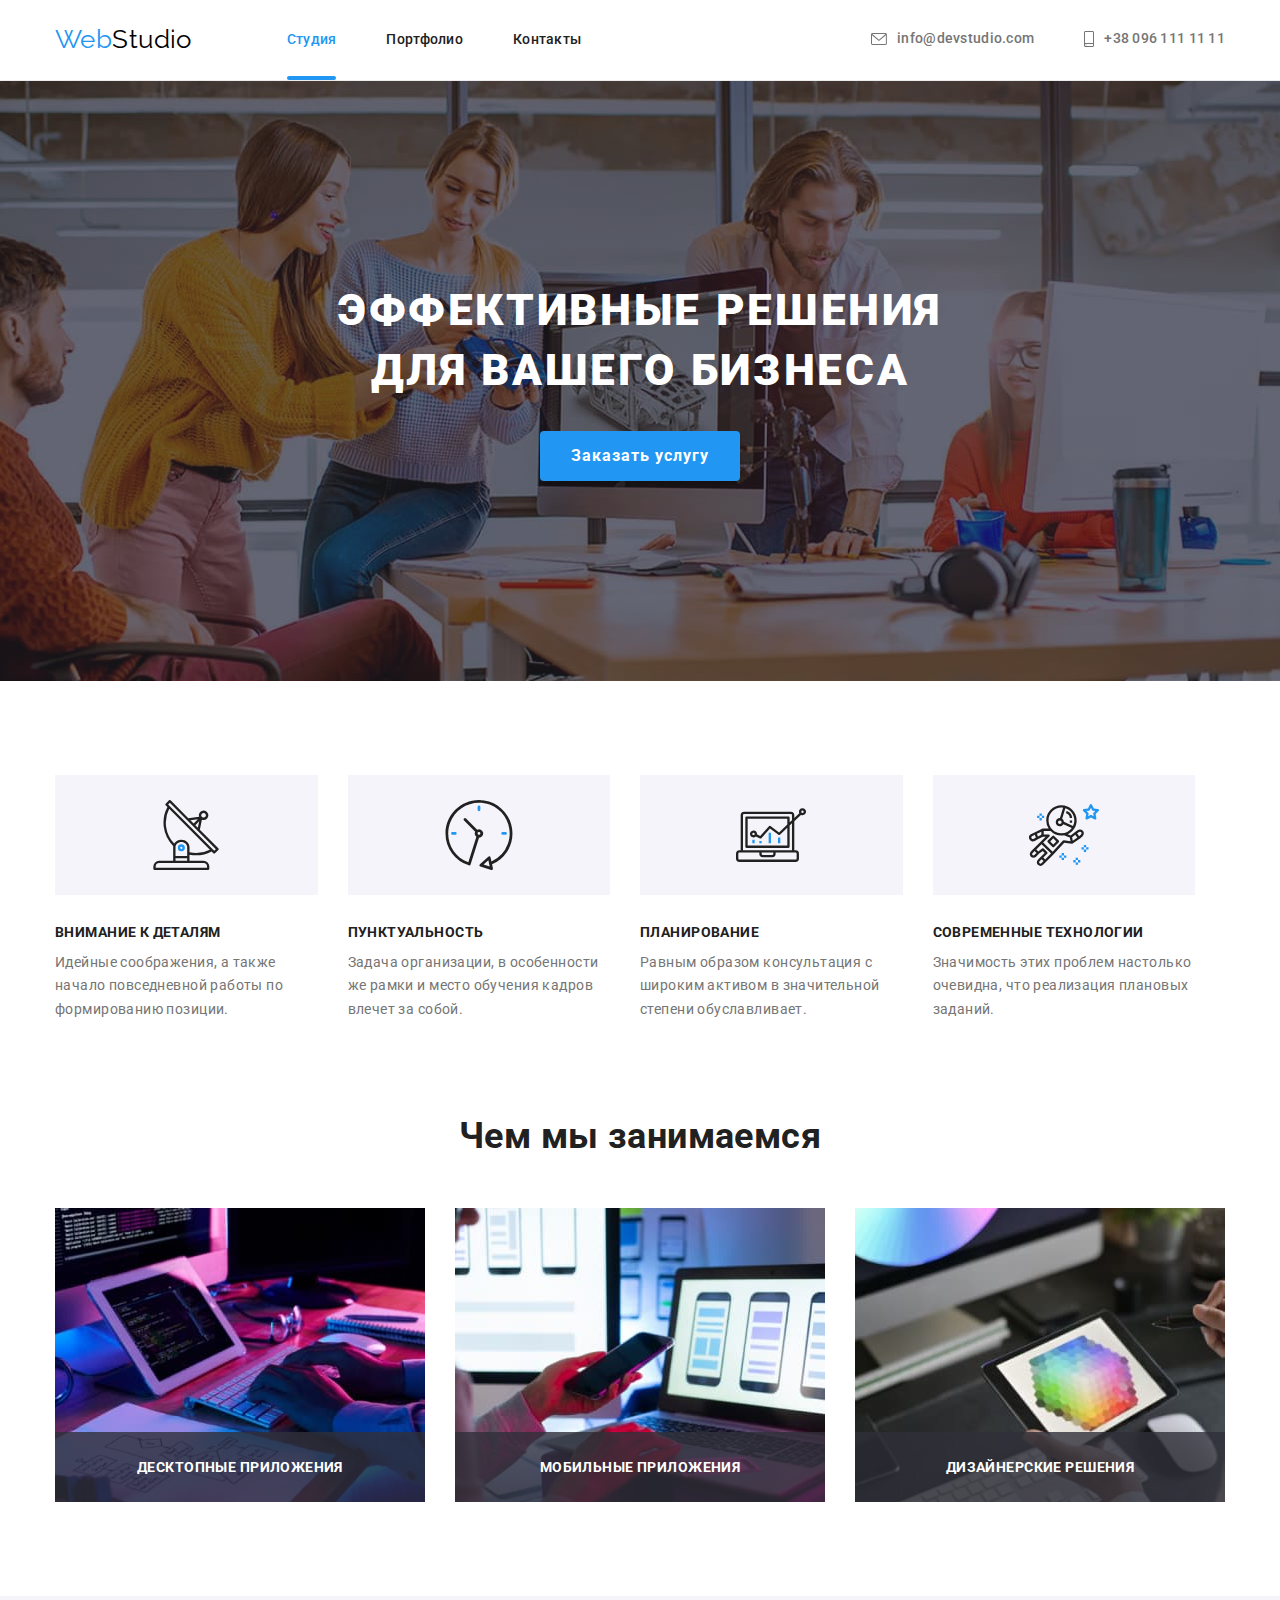
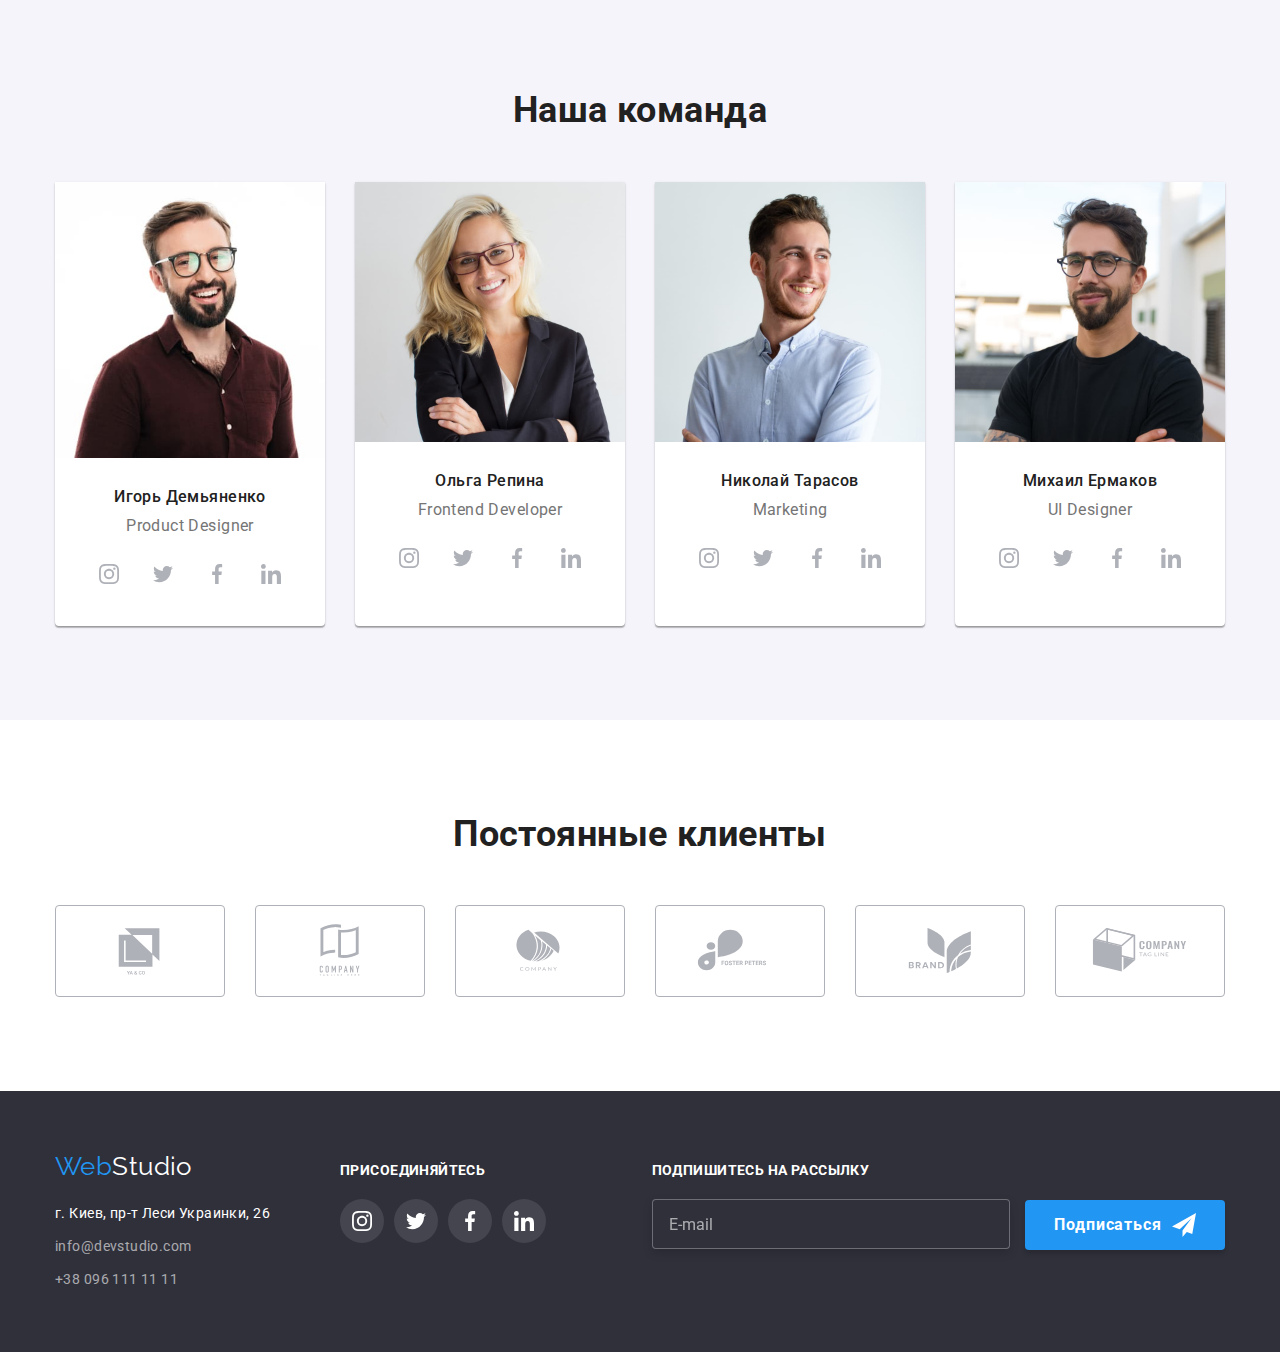
==== commit 5d30d240: "Adaptive" ====
--- a/index.html
+++ b/index.html
@@ -149,8 +149,13 @@
             <li class="work__item">
               <div class="work__thumb">
                 <img
-                  src="./images/img1.jpg"
-                  alt="Программирование"
+                  srcset="
+                    ./images/work/desktop/desktop-soft.jpg    1x,
+                    ./images/work/desktop/desktop-soft@2x.jpg 2x,
+                    ./images/work/desktop/desktop-soft@3x.jpg 3x
+                  "
+                  src="./images/work/desktop/desktop-soft.jpg"
+                  alt="Десктопные приложения"
                   width="370"
                   height="294"
                   class="work__image"
@@ -162,8 +167,13 @@
             <li class="work__item">
               <div class="work__thumb">
                 <img
-                  src="./images/img2.jpg"
-                  alt="Адаптивная вёрстка"
+                  srcset="
+                    ./images/work/desktop/mobile-soft.jpg    1x,
+                    ./images/work/desktop/mobile-soft@2x.jpg 2x,
+                    ./images/work/desktop/mobile-soft@3x.jpg 3x
+                  "
+                  src="./images/work/desktop/mobile-soft.jpg"
+                  alt="Мобильные приложения"
                   width="370"
                   height="294"
                   class="work__image"
@@ -175,8 +185,13 @@
             <li class="work__item">
               <div class="work__thumb">
                 <img
-                  src="./images/img3.jpg"
-                  alt="Дизайн"
+                  srcset="
+                    ./images/work/desktop/design.jpg    1x,
+                    ./images/work/desktop/design@2x.jpg 2x,
+                    ./images/work/desktop/design@3x.jpg 3x
+                  "
+                  src="./images/work/desktop/design.jpg"
+                  alt="Дизайнерские решения"
                   width="370"
                   height="294"
                   class="work__image"
@@ -192,13 +207,33 @@
           <h2 class="command__title title">Наша команда</h2>
           <ul class="command__list list">
             <li class="command__item">
-              <img
-                class="command__photo"
-                src="./images/photo_demyanenko.jpg"
-                alt="Игорь Демьяненко"
-                width="270"
-                height="260"
-              />
+              <picture>
+                <source
+                  srcset="
+                    ./images/team/mobile/demyanenko.jpg     450w,
+                    ./images/team/mobile/demyanenko@2x.jpg  900w,
+                    ./images/team/mobile/demyanenko@3x.jpg 1350w
+                  "
+                  media="(max-width: 755px)"
+                  sizes="100wh"
+                />
+
+                <!-- <source
+                  srcset="
+                    ./images/team/tablet/demyanenko.jpg     450w,
+                    ./images/team/tablet/demyanenko@2x.jpg  900w,
+                    ./images/team/tablet/demyanenko@3x.jpg 1350w
+                  "
+                  media="(max-width: 755px)"
+                  sizes="100wh"
+                /> -->
+
+                <img
+                  class="command__photo"
+                  src="./images/team/mobile/demyanenko.jpg"
+                  alt="Игорь Демьяненко"
+                />
+              </picture>
               <h3 class="command__name">Игорь Демьяненко</h3>
               <p class="command__position">Product Designer</p>
               <ul class="social list">
@@ -538,6 +573,7 @@
         </form>
       </div>
     </div>
+
     <script src="./js/modal.js"></script>
     <script src="./js/mobile-menu.js"></script>
   </body>
--- a/css/main.min.css
+++ b/css/main.min.css
@@ -1,2 +1,2 @@
-body{background-color:#fff;color:#757575;font-size:14px;font-family:Roboto, sans-serif;letter-spacing:0.03em}h1,h2,h3,h4,p,ul{margin:0;padding:0}img{display:block;max-width:100%}.visualy-hidden{position:absolute;white-space:nowrap;width:1px;height:1px;overflow:hidden;border:0;padding:0;clip:rect(0 0 0 0);-webkit-clip-path:inset(50%);clip-path:inset(50%);margin:-1px}.container{margin-left:auto;margin-right:auto;padding-left:15px;padding-right:15px}@media screen and (min-width: 480px){.container{width:480px}}@media screen and (min-width: 768px){.container{width:768px}}@media screen and (min-width: 1200px){.container{width:1200px}}.section{padding-top:60px;padding-bottom:60px}@media screen and (min-width: 1200px){.section{padding:94px 0px}}.list{list-style:none}.link{text-decoration:none;color:inherit}.title{font-weight:700;font-size:28px;line-height:1.16;text-align:center;color:#212121;margin-bottom:30px}@media screen and (min-width: 1200px){.title{font-size:36px;margin-bottom:50px}}.btn{display:-webkit-inline-box;display:-ms-inline-flexbox;display:inline-flex;-webkit-box-align:center;-ms-flex-align:center;align-items:center;-webkit-box-pack:center;-ms-flex-pack:center;justify-content:center;min-width:200px;height:50px;cursor:pointer;font-weight:700;font-size:16px;line-height:1.875;letter-spacing:0.06em;-webkit-box-shadow:0px 4px 4px rgba(0,0,0,0.15);box-shadow:0px 4px 4px rgba(0,0,0,0.15);border-radius:4px;border:transparent;color:#fff;background-color:#2196f3;-webkit-transition:background-color 250ms cubic-bezier(0.4, 0, 0.2, 1);transition:background-color 250ms cubic-bezier(0.4, 0, 0.2, 1)}.btn:hover,.btn:focus{background-color:#188ce8}.menu-button{position:relative;z-index:1;width:40px;height:40px;display:-webkit-box;display:-ms-flexbox;display:flex;-webkit-box-align:center;-ms-flex-align:center;align-items:center;-webkit-box-pack:center;-ms-flex-pack:center;justify-content:center;border:none;cursor:pointer;background-color:transparent;-webkit-transition:fill 250ms cubic-bezier(0.4, 0, 0.2, 1);transition:fill 250ms cubic-bezier(0.4, 0, 0.2, 1)}.menu-button:hover,.menu-button:focus{fill:#2196f3}@media screen and (min-width: 767px){.menu-button{display:none}}.menu-button .icon-cross{opacity:0;-webkit-transition:opacity 250ms cubic-bezier(0.4, 0, 0.2, 1);transition:opacity 250ms cubic-bezier(0.4, 0, 0.2, 1)}.menu-button.is-open .icon-cross{-webkit-transition:opacity 250ms cubic-bezier(0.4, 0, 0.2, 1);transition:opacity 250ms cubic-bezier(0.4, 0, 0.2, 1);opacity:1}.menu-button.is-open .icon-menu{opacity:0}.logo{color:#000;font-family:Raleway, cursive;font-size:26px;line-height:1.19}.logo-accent{color:#2196f3}.page-header__logo{margin-right:auto}@media screen and (min-width: 768px){.page-header__logo{margin-right:88px}}@media screen and (min-width: 1200px){.page-header__logo{margin-right:95px}}.page-header{padding-bottom:16px;padding-top:16px;background-color:#fff;border-bottom:1px solid #ececec}@media screen and (min-width: 768px){.page-header{padding:26px 0px}}@media screen and (min-width: 1200px){.page-header{padding-top:24px;padding-bottom:25px}}.page-header .container{display:-webkit-box;display:-ms-flexbox;display:flex;-webkit-box-align:center;-ms-flex-align:center;align-items:center}@media screen and (max-width: 767px){.page-header .container{position:relative}}.page-header__thumb{width:100%}@media screen and (max-width: 767px){.page-header__thumb{opacity:0;position:absolute;padding:48px 40px;width:100%;height:796px;top:0;left:0;background-color:#fff;-webkit-transform:translateX(-100%);transform:translateX(-100%);-webkit-transition:opacity 550ms cubic-bezier(0.4, 0, 0.2, 1),-webkit-transform 550ms cubic-bezier(0.4, 0, 0.2, 1);transition:opacity 550ms cubic-bezier(0.4, 0, 0.2, 1),-webkit-transform 550ms cubic-bezier(0.4, 0, 0.2, 1);transition:opacity 550ms cubic-bezier(0.4, 0, 0.2, 1),transform 550ms cubic-bezier(0.4, 0, 0.2, 1);transition:opacity 550ms cubic-bezier(0.4, 0, 0.2, 1),transform 550ms cubic-bezier(0.4, 0, 0.2, 1),-webkit-transform 550ms cubic-bezier(0.4, 0, 0.2, 1)}.page-header__thumb.is-open{opacity:1;-webkit-transform:translateX(0);transform:translateX(0)}}@media screen and (min-width: 768px){.page-header__thumb{display:-webkit-box;display:-ms-flexbox;display:flex;-webkit-box-align:center;-ms-flex-align:center;align-items:center}}.site-nav{margin-right:auto}@media screen and (max-width: 767px){.site-nav{margin-bottom:302px}}@media screen and (min-width: 768px){.site-nav__list{display:-webkit-box;display:-ms-flexbox;display:flex;-webkit-box-align:center;-ms-flex-align:center;align-items:center}}@media screen and (max-width: 767px){.site-nav__item:not(:last-child){margin-bottom:32px}}@media screen and (min-width: 768px){.site-nav__item:not(:last-child){margin-right:50px}}.site-nav__link{font-weight:500;line-height:1.14;letter-spacing:0.02em;color:#212121;text-decoration:none;-webkit-transition:color 250ms cubic-bezier(0.4, 0, 0.2, 1);transition:color 250ms cubic-bezier(0.4, 0, 0.2, 1)}.site-nav__link:hover,.site-nav__link:focus{color:#2196f3}@media screen and (max-width: 767px){.site-nav__link{font-size:40px}}@media screen and (min-width: 768px){.site-nav__link{position:relative;padding-top:28px;padding-bottom:28px}}@media screen and (min-width: 1200px){.site-nav__link{padding-top:32px;padding-bottom:32px}}.site-nav__link--current{color:#2196f3}@media screen and (min-width: 768px){.site-nav__link--current::after{content:'';position:absolute;left:0;bottom:-1px;width:100%;height:4px;background:#2196f3;border-radius:2px}}@media screen and (max-width: 767px){.contact-header{display:-webkit-box;display:-ms-flexbox;display:flex;-webkit-box-orient:vertical;-webkit-box-direction:reverse;-ms-flex-direction:column-reverse;flex-direction:column-reverse;margin-bottom:64px}}@media screen and (min-width: 1200px){.contact-header{display:-webkit-box;display:-ms-flexbox;display:flex;-webkit-box-align:center;-ms-flex-align:center;align-items:center}}@media screen and (min-width: 1200px){.contact-header__item:not(:last-child){margin-right:50px}}@media screen and (max-width: 767px){.contact-header__item [href*='tel']{display:inline-block;font-weight:500;font-size:34px;line-height:1.176;letter-spacing:0.02em;color:#2196f3;margin-bottom:32px}}@media screen and (max-width: 767px){.contact-header__item [href*='mail']{font-weight:500;font-size:24px;line-height:1.16;letter-spacing:0.02em}}.contact-header__link{-webkit-transition:color 250ms cubic-bezier(0.4, 0, 0.2, 1);transition:color 250ms cubic-bezier(0.4, 0, 0.2, 1);font-weight:500;line-height:1.14;letter-spacing:0.02em;color:#757575}.contact-header__link:hover,.contact-header__link:focus{color:#2196f3}@media screen and (min-width: 1200px){.contact-header__link{display:-webkit-box;display:-ms-flexbox;display:flex;-webkit-box-align:center;-ms-flex-align:center;align-items:center}}.contact-header__contact-icon{fill:currentColor}@media screen and (max-width: 767px){.contact-header__contact-icon{display:none}}@media screen and (min-width: 768px){.contact-header__contact-icon{margin-right:8px}}@media screen and (min-width: 1200px){.contact-header__contact-icon{margin-right:10px}}.social-header{display:-webkit-box;display:-ms-flexbox;display:flex}@media screen and (min-width: 768px){.social-header{display:none}}.social-header__item:not(:last-child){margin-right:20px}.social-header__link{font-weight:500;font-size:18px;line-height:1.22;letter-spacing:0.02em;color:#2196f3}.hero{background-image:-webkit-gradient(linear, left top, right top, from(rgba(47,48,58,0.4)), to(rgba(47,48,58,0.4))),url(../images/hero-img.jpg);background-image:linear-gradient(to right, rgba(47,48,58,0.4), rgba(47,48,58,0.4)),url(../images/hero-img.jpg);background-position:center;background-size:contain;background-repeat:no-repeat;max-width:1600px;background-color:#2f303a;text-align:center;margin-left:auto;margin-right:auto;padding:118px 0px}@media screen and (min-width: 1200px){.hero{padding:200px 0px}}.hero__title{margin-bottom:30px;width:360px;margin-left:auto;margin-right:auto;color:#fff;font-weight:900;font-size:26px;line-height:1.36;letter-spacing:0.06em;text-transform:uppercase}@media screen and (min-width: 1200px){.hero__title{margin-bottom:30px;margin-left:auto;margin-right:auto;font-size:44px;width:696px}}@media screen and (min-width: 768px){.peculiarity__list{display:-webkit-box;display:-ms-flexbox;display:flex;-ms-flex-wrap:wrap;flex-wrap:wrap}}@media screen and (min-width: 768px) and (max-width: 1199px){.peculiarity__list{margin:-15px}}@media screen and (max-width: 480px){.peculiarity__item{max-width:450px}}@media screen and (min-width: 768px) and (max-width: 1199px){.peculiarity__item{margin:15px;-ms-flex-preferred-size:calc((100% - 2 * 30px) / 2);flex-basis:calc((100% - 2 * 30px) / 2)}}@media screen and (max-width: 767px){.peculiarity__item:not(:last-child){margin-bottom:30px}}@media screen and (min-width: 1200px){.peculiarity__item{-ms-flex-preferred-size:calc(100% / 4 - 30px);flex-basis:calc(100% / 4 - 30px)}.peculiarity__item:not(:last-child){margin-right:30px}}.peculiarity__thumb{width:100%;height:120px;background-color:#f5f4fa;margin-bottom:30px;display:-webkit-inline-box;display:-ms-inline-flexbox;display:inline-flex;-webkit-box-align:center;-ms-flex-align:center;align-items:center;-webkit-box-pack:center;-ms-flex-pack:center;justify-content:center}.peculiarity__icon{width:70px;height:70px}.peculiarity__sub-title{font-size:14px;font-weight:700;line-height:1.14;text-transform:uppercase;color:#212121;margin-bottom:10px}.peculiarity__text{line-height:1.71}.section.work{padding-top:0}@media screen and (max-width: 1199px){.section.work{display:none}}.work__list{display:-webkit-box;display:-ms-flexbox;display:flex;-ms-flex-wrap:wrap;flex-wrap:wrap}.work__item:not(:last-child){margin-right:30px}.work__thumb{position:relative}.work__text{position:absolute;left:0;bottom:0;width:100%;height:70px;background:rgba(47,48,58,0.8);display:-webkit-box;display:-ms-flexbox;display:flex;-webkit-box-align:center;-ms-flex-align:center;align-items:center;-webkit-box-pack:center;-ms-flex-pack:center;justify-content:center;font-weight:700;text-transform:uppercase;color:#fff}.command{background-color:#f5f4fa}@media screen and (min-width: 768px){.command__list{-ms-flex-wrap:wrap;flex-wrap:wrap;margin:-15px;display:-webkit-box;display:-ms-flexbox;display:flex}}.command__item{text-align:center;background-color:#fff;-webkit-box-shadow:0px 1px 3px rgba(0,0,0,0.12),0px 1px 1px rgba(0,0,0,0.14),0px 2px 1px rgba(0,0,0,0.2);box-shadow:0px 1px 3px rgba(0,0,0,0.12),0px 1px 1px rgba(0,0,0,0.14),0px 2px 1px rgba(0,0,0,0.2);border-radius:0px 0px 4px 4px}@media screen and (max-width: 480px){.command__item{max-width:450px;height:auto}}@media screen and (max-width: 767px){.command__item:not(:last-child){margin-bottom:30px}}@media screen and (min-width: 768px) and (max-width: 1199px){.command__item{margin:15px;-ms-flex-preferred-size:calc((100% - 2 * 30px) / 2);flex-basis:calc((100% - 2 * 30px) / 2)}}@media screen and (min-width: 1200px){.command__item{margin:15px;-ms-flex-preferred-size:calc(100% / 4 - 30px);flex-basis:calc(100% / 4 - 30px)}}.command__name{font-weight:500;font-size:16px;line-height:1.18;color:#212121;margin-top:30px;margin-bottom:10px}.command__position{font-size:16px;line-height:1.18;margin-bottom:16px}.social{display:-webkit-inline-box;display:-ms-inline-flexbox;display:inline-flex;margin-bottom:30px}.social__item:not(:last-child){margin-right:10px}.social__link{-webkit-transition:fill 250ms cubic-bezier(0.4, 0, 0.2, 1),background-color 250ms cubic-bezier(0.4, 0, 0.2, 1);transition:fill 250ms cubic-bezier(0.4, 0, 0.2, 1),background-color 250ms cubic-bezier(0.4, 0, 0.2, 1);display:-webkit-inline-box;display:-ms-inline-flexbox;display:inline-flex;-webkit-box-align:center;-ms-flex-align:center;align-items:center;-webkit-box-pack:center;-ms-flex-pack:center;justify-content:center;border-radius:50%;width:44px;height:44px;fill:#afb1b8}.social__link:hover,.social__link:focus{background-color:#2196f3;fill:#fff}.clients__list{margin:-15px;display:-webkit-box;display:-ms-flexbox;display:flex;-ms-flex-wrap:wrap;flex-wrap:wrap}.clients__item{margin:15px}@media screen and (max-width: 767px){.clients__item{-ms-flex-preferred-size:calc((100% - 2 * 30px) / 2);flex-basis:calc((100% - 2 * 30px) / 2)}}@media screen and (min-width: 768px){.clients__item{-ms-flex-preferred-size:calc((100% - 3 * 30px) / 3);flex-basis:calc((100% - 3 * 30px) / 3)}}@media screen and (min-width: 1200px){.clients__item{-ms-flex-preferred-size:calc((100% - 6 * 30px) / 6);flex-basis:calc((100% - 6 * 30px) / 6)}}.clients__link{-webkit-transition:border 250ms cubic-bezier(0.4, 0, 0.2, 1),fill 250ms cubic-bezier(0.4, 0, 0.2, 1);transition:border 250ms cubic-bezier(0.4, 0, 0.2, 1),fill 250ms cubic-bezier(0.4, 0, 0.2, 1);display:-webkit-inline-box;display:-ms-inline-flexbox;display:inline-flex;-webkit-box-align:center;-ms-flex-align:center;align-items:center;-webkit-box-pack:center;-ms-flex-pack:center;justify-content:center;width:100%;height:92px;cursor:pointer;border:1px solid #afb1b8;border-radius:4px;fill:#afb1b8}.clients__link:hover,.clients__linkk:focus{fill:#2196f3;border-color:#2196f3}.portfolio-filter{margin-bottom:50px}.portfolio-filter__item:not(:last-child){margin-right:8px}.portfolio-filter__button{cursor:pointer;border:1px solid transparent;border-radius:4px;-webkit-transition:background-color 250ms cubic-bezier(0.4, 0, 0.2, 1),color 250ms cubic-bezier(0.4, 0, 0.2, 1);transition:background-color 250ms cubic-bezier(0.4, 0, 0.2, 1),color 250ms cubic-bezier(0.4, 0, 0.2, 1);font-weight:500;font-size:16px;line-height:1.62;padding:6px 22px;background-color:#f5f4fa}.portfolio-filter__button:hover,.portfolio-filter__button:focus{background-color:#2196f3;color:#fff;-webkit-box-shadow:0px 3px 1px rgba(0,0,0,0.1),0px 1px 2px rgba(0,0,0,0.08),0px 2px 2px rgba(0,0,0,0.12);box-shadow:0px 3px 1px rgba(0,0,0,0.1),0px 1px 2px rgba(0,0,0,0.08),0px 2px 2px rgba(0,0,0,0.12)}.portfolio-list__item{-webkit-transition:-webkit-box-shadow 250ms cubic-bezier(0.4, 0, 0.2, 1);transition:-webkit-box-shadow 250ms cubic-bezier(0.4, 0, 0.2, 1);transition:box-shadow 250ms cubic-bezier(0.4, 0, 0.2, 1);transition:box-shadow 250ms cubic-bezier(0.4, 0, 0.2, 1), -webkit-box-shadow 250ms cubic-bezier(0.4, 0, 0.2, 1);margin:15px}.portfolio-list__item:hover,.portfolio-list__item:focus{-webkit-box-shadow:0px 1px 1px rgba(0,0,0,0.12),0px 4px 4px rgba(0,0,0,0.06),1px 4px 6px rgba(0,0,0,0.16);box-shadow:0px 1px 1px rgba(0,0,0,0.12),0px 4px 4px rgba(0,0,0,0.06),1px 4px 6px rgba(0,0,0,0.16)}.portfolio-list__thumb{position:relative;overflow:hidden}.portfolio-list__text{position:absolute;-webkit-transform:translateY(100%);transform:translateY(100%);pointer-events:none;-webkit-transition:-webkit-transform 250ms cubic-bezier(0.4, 0, 0.2, 1);transition:-webkit-transform 250ms cubic-bezier(0.4, 0, 0.2, 1);transition:transform 250ms cubic-bezier(0.4, 0, 0.2, 1);transition:transform 250ms cubic-bezier(0.4, 0, 0.2, 1), -webkit-transform 250ms cubic-bezier(0.4, 0, 0.2, 1);padding:63px 24px;top:0;right:0;width:100%;height:100%;font-size:18px;line-height:1.38;color:#fff;background:rgba(33,150,243,0.9)}.portfolio-list__link:hover .portfolio-list__text,.portfolio-list__link:focus .portfolio-list__text{-webkit-transform:translateY(0);transform:translateY(0)}.description{padding:20px 24px;border-left:1px solid #eeeeee;border-right:1px solid #eeeeee;border-bottom:1px solid #eeeeee}.description__title{margin-bottom:4px;font-weight:700;font-size:18px;line-height:2;letter-spacing:0.06em;color:#212121}.description__technology{line-height:1.875}.page-footer{padding-top:60px;padding-bottom:60px;background-color:#2f303a}@media screen and (min-width: 768px){.footer-thumb{display:-webkit-box;display:-ms-flexbox;display:flex;-webkit-box-align:baseline;-ms-flex-align:baseline;align-items:baseline}}@media screen and (min-width: 768px) and (max-width: 1199px){.footer-thumb{-webkit-box-pack:justify;-ms-flex-pack:justify;justify-content:space-between}}@media screen and (min-width: 1200px){.footer-thumb{margin-right:auto}}@media screen and (min-width: 768px) and (max-width: 1199px){.page-footer .container{padding-left:76px;padding-right:89px}}@media screen and (max-width: 1199px){.page-footer .container{text-align:center}}@media screen and (min-width: 1200px){.page-footer .container{display:-webkit-box;display:-ms-flexbox;display:flex;-webkit-box-align:baseline;-ms-flex-align:baseline;align-items:baseline}}.page-footer__logo{display:inline-block;color:#fff;margin-bottom:20px}@media screen and (max-width: 1199px){.address{margin-bottom:60px}}@media screen and (min-width: 1200px){.address{margin-right:70px}}.address__geo{margin-bottom:9px}.address__geo-link{font-style:normal;line-height:1.714;color:#fff;-webkit-transition:color 250ms cubic-bezier(0.4, 0, 0.2, 1);transition:color 250ms cubic-bezier(0.4, 0, 0.2, 1)}.address__geo-link:hover,.address__geo-link:focus{color:#2196f3}.address-item:not(:last-child){margin-bottom:9px}.address-link{font-style:normal;line-height:1.71;color:rgba(255,255,255,0.6);-webkit-transition:color 250ms cubic-bezier(0.4, 0, 0.2, 1);transition:color 250ms cubic-bezier(0.4, 0, 0.2, 1)}.address-link:hover,.address-link:focus{color:#2196f3}@media screen and (max-width: 767px){.join{margin-bottom:60px}}.join__title{font-weight:700;line-height:1.14;text-transform:uppercase;color:#fff;margin-bottom:20px}.join__list{display:-webkit-box;display:-ms-flexbox;display:flex}@media screen and (max-width: 767px){.join__list{-webkit-box-pack:center;-ms-flex-pack:center;justify-content:center}}.join__item:not(:last-child){margin-right:10px}.join__link{display:-webkit-inline-box;display:-ms-inline-flexbox;display:inline-flex;-webkit-box-align:center;-ms-flex-align:center;align-items:center;-webkit-box-pack:center;-ms-flex-pack:center;justify-content:center;border-radius:50%;width:44px;height:44px;background:rgba(255,255,255,0.1);fill:#fff;-webkit-transition:background-color 250ms cubic-bezier(0.4, 0, 0.2, 1);transition:background-color 250ms cubic-bezier(0.4, 0, 0.2, 1)}.join__link:hover,.join__link:focus{background-color:#2196f3}.subscripe__title{display:inline-block;font-weight:700;line-height:1.14;text-transform:uppercase;color:#fff;margin-bottom:20px}@media screen and (min-width: 768px) and (max-width: 1199px){.subscribe__field{display:-webkit-box;display:-ms-flexbox;display:flex;-webkit-box-pack:center;-ms-flex-pack:center;justify-content:center}}.subscripe__input{width:358px;height:50px;padding:15px 16px;font-size:16px;line-height:1.25;background-color:#2f303a;border:1px solid rgba(255,255,255,0.3);-webkit-filter:drop-shadow(0px 4px 4px rgba(0,0,0,0.15));filter:drop-shadow(0px 4px 4px rgba(0,0,0,0.15));border-radius:4px;color:rgba(255,255,255,0.6);-webkit-transition:border-color 250ms cubic-bezier(0.4, 0, 0.2, 1);transition:border-color 250ms cubic-bezier(0.4, 0, 0.2, 1)}.subscripe__input::-webkit-input-placeholder{font-size:16px;line-height:1.25;color:rgba(255,255,255,0.6)}.subscripe__input:-ms-input-placeholder{font-size:16px;line-height:1.25;color:rgba(255,255,255,0.6)}.subscripe__input::-ms-input-placeholder{font-size:16px;line-height:1.25;color:rgba(255,255,255,0.6)}.subscripe__input::placeholder{font-size:16px;line-height:1.25;color:rgba(255,255,255,0.6)}.subscribe__field:focus-within .subscripe__input{outline:none;border-color:#2196f3}@media screen and (max-width: 767px){.subscripe__input{width:100%;margin-bottom:20px}}@media screen and (min-width: 768px) and (max-width: 1199px){.subscripe__input{margin-bottom:20px;width:450px}}@media screen and (min-width: 1200px){.subscripe__input{margin-right:12px}}.subscripe__btn::after{content:'';margin-left:10px;fill:currentColor;width:24px;height:24px;background-image:url(../images/send.svg)}.backdrop{position:fixed;top:0;left:0;width:100%;height:100%;background-color:rgba(0,0,0,0.2);opacity:1;-webkit-transition:opacity 250ms cubic-bezier(0.4, 0, 0.2, 1);transition:opacity 250ms cubic-bezier(0.4, 0, 0.2, 1)}.is-hidden{pointer-events:none;opacity:0}.is-hidden .modal{-webkit-transform:translate(-50%, -50%) scale(1.2);transform:translate(-50%, -50%) scale(1.2)}.modal{position:absolute;top:50%;left:50%;-webkit-transform:translate(-50%, -50%) scale(1);transform:translate(-50%, -50%) scale(1);-webkit-transition:-webkit-transform 250ms cubic-bezier(0.4, 0, 0.2, 1);transition:-webkit-transform 250ms cubic-bezier(0.4, 0, 0.2, 1);transition:transform 250ms cubic-bezier(0.4, 0, 0.2, 1);transition:transform 250ms cubic-bezier(0.4, 0, 0.2, 1), -webkit-transform 250ms cubic-bezier(0.4, 0, 0.2, 1);width:450px;height:609px;padding:40px;background-color:#fff}@media screen and (min-width: 1200px){.modal{width:528px;height:581px}}.modal__close{position:absolute;top:8px;right:8px;width:30px;height:30px;display:-webkit-box;display:-ms-flexbox;display:flex;-webkit-box-align:center;-ms-flex-align:center;align-items:center;-webkit-box-pack:center;-ms-flex-pack:center;justify-content:center;border-radius:50%;border:1px solid rgba(0,0,0,0.1);cursor:pointer;background-color:#fff;-webkit-transition:fill 250ms cubic-bezier(0.4, 0, 0.2, 1);transition:fill 250ms cubic-bezier(0.4, 0, 0.2, 1)}.modal__close:hover{fill:#2196f3}.modal__title{display:inline-block;text-align:center;margin-bottom:12px;font-weight:700;font-size:20px;line-height:1.15;color:#212121}.feedback__thumb{position:relative;margin-bottom:10px}.feedback__title{position:relative;display:block;margin-bottom:4px;font-size:12px;line-height:1.17;letter-spacing:0.01em;color:#757575}.feedback__input{width:100%;height:40px;padding-left:42px;border:1px solid rgba(33,33,33,0.2);border-radius:4px;-webkit-transition:border-color 250ms cubic-bezier(0.4, 0, 0.2, 1);transition:border-color 250ms cubic-bezier(0.4, 0, 0.2, 1)}.feedback__input:focus{outline:none;border-color:#2196f3}.feedback__input:focus ~ .feedback__icon{fill:#2196f3}.feedback__icon{position:absolute;top:26px;left:12px;-webkit-transition:fill 250ms cubic-bezier(0.4, 0, 0.2, 1);transition:fill 250ms cubic-bezier(0.4, 0, 0.2, 1)}.comment{margin-bottom:20px}.comment__input{padding:12px 16px;width:100%;height:120px;overflow:hidden;border:1px solid rgba(33,33,33,0.2);border-radius:4px;resize:none;-webkit-transition:border-color 250ms cubic-bezier(0.4, 0, 0.2, 1);transition:border-color 250ms cubic-bezier(0.4, 0, 0.2, 1)}.comment__input::-webkit-input-placeholder{letter-spacing:0.01em;color:rgba(117,117,117,0.5)}.comment__input:-ms-input-placeholder{letter-spacing:0.01em;color:rgba(117,117,117,0.5)}.comment__input::-ms-input-placeholder{letter-spacing:0.01em;color:rgba(117,117,117,0.5)}.comment__input::placeholder{letter-spacing:0.01em;color:rgba(117,117,117,0.5)}.comment__input:focus{outline:none;border-color:#2196f3}.agreement{margin-bottom:30px;margin-left:25px}.agreement__title{position:relative;display:-webkit-box;display:-ms-flexbox;display:flex;-webkit-box-align:center;-ms-flex-align:center;align-items:center;line-height:1.714;font-size:12px}@media screen and (min-width: 1200px){.agreement__title{font-size:14px}}.agreement__checkbox:focus+.agreement__icon{-webkit-box-shadow:0 0 0 1px #2196f3;box-shadow:0 0 0 1px #2196f3}.agreement__checkbox:checked+.agreement__icon{background-color:#2196f3;background-image:url(../images/icon-check.svg);border-color:#2196f3}.agreement__icon{position:absolute;top:3px;left:0;margin-left:-25px;display:inline-block;width:16px;height:15px;border:2px solid #212121;border-radius:2px;margin-right:7px;-webkit-transition:all 250ms cubic-bezier(0.4, 0, 0.2, 1);transition:all 250ms cubic-bezier(0.4, 0, 0.2, 1)}.agreement__link{color:#2196f3;margin-left:2px;-webkit-transition:color 250ms cubic-bezier(0.4, 0, 0.2, 1);transition:color 250ms cubic-bezier(0.4, 0, 0.2, 1)}.agreement__link:hover,.agreement__link:focus{color:#188ce8}.modal__submit-button{display:block;margin:0 auto}
+body{background-color:#fff;color:#757575;font-size:14px;font-family:Roboto, sans-serif;letter-spacing:0.03em}h1,h2,h3,h4,p,ul{margin:0;padding:0}img{display:block;max-width:100%;height:auto}.visualy-hidden{position:absolute;white-space:nowrap;width:1px;height:1px;overflow:hidden;border:0;padding:0;clip:rect(0 0 0 0);-webkit-clip-path:inset(50%);clip-path:inset(50%);margin:-1px}.container{margin-left:auto;margin-right:auto;padding-left:15px;padding-right:15px}@media screen and (min-width: 480px){.container{width:480px}}@media screen and (min-width: 768px){.container{width:768px}}@media screen and (min-width: 1200px){.container{width:1200px}}.section{padding-top:60px;padding-bottom:60px}@media screen and (min-width: 1200px){.section{padding:94px 0px}}.list{list-style:none}.link{text-decoration:none;color:inherit}.title{font-weight:700;font-size:28px;line-height:1.16;text-align:center;color:#212121;margin-bottom:30px}@media screen and (min-width: 1200px){.title{font-size:36px;margin-bottom:50px}}.btn{display:-webkit-inline-box;display:-ms-inline-flexbox;display:inline-flex;-webkit-box-align:center;-ms-flex-align:center;align-items:center;-webkit-box-pack:center;-ms-flex-pack:center;justify-content:center;min-width:200px;height:50px;cursor:pointer;font-weight:700;font-size:16px;line-height:1.875;letter-spacing:0.06em;-webkit-box-shadow:0px 4px 4px rgba(0,0,0,0.15);box-shadow:0px 4px 4px rgba(0,0,0,0.15);border-radius:4px;border:transparent;color:#fff;background-color:#2196f3;-webkit-transition:background-color 250ms cubic-bezier(0.4, 0, 0.2, 1);transition:background-color 250ms cubic-bezier(0.4, 0, 0.2, 1)}.btn:hover,.btn:focus{background-color:#188ce8}.menu-button{position:relative;z-index:1;width:40px;height:40px;display:-webkit-box;display:-ms-flexbox;display:flex;-webkit-box-align:center;-ms-flex-align:center;align-items:center;-webkit-box-pack:center;-ms-flex-pack:center;justify-content:center;border:none;cursor:pointer;background-color:transparent;-webkit-transition:fill 250ms cubic-bezier(0.4, 0, 0.2, 1);transition:fill 250ms cubic-bezier(0.4, 0, 0.2, 1)}.menu-button:hover,.menu-button:focus{fill:#2196f3}@media screen and (min-width: 767px){.menu-button{display:none}}.menu-button .icon-cross{opacity:0;-webkit-transition:opacity 250ms cubic-bezier(0.4, 0, 0.2, 1);transition:opacity 250ms cubic-bezier(0.4, 0, 0.2, 1)}.menu-button.is-open .icon-cross{-webkit-transition:opacity 250ms cubic-bezier(0.4, 0, 0.2, 1);transition:opacity 250ms cubic-bezier(0.4, 0, 0.2, 1);opacity:1}.menu-button.is-open .icon-menu{opacity:0}.logo{color:#000;font-family:Raleway, cursive;font-size:26px;line-height:1.19}.logo-accent{color:#2196f3}.page-header__logo{margin-right:auto}@media screen and (min-width: 768px){.page-header__logo{margin-right:88px}}@media screen and (min-width: 1200px){.page-header__logo{margin-right:95px}}.page-header{padding-bottom:16px;padding-top:16px;background-color:#fff;border-bottom:1px solid #ececec}@media screen and (min-width: 768px){.page-header{padding:26px 0px}}@media screen and (min-width: 1200px){.page-header{padding-top:24px;padding-bottom:25px}}.page-header .container{display:-webkit-box;display:-ms-flexbox;display:flex;-webkit-box-align:center;-ms-flex-align:center;align-items:center}@media screen and (max-width: 767px){.page-header .container{position:relative}}.page-header__thumb{width:100%}@media screen and (max-width: 767px){.page-header__thumb{opacity:0;position:absolute;padding:48px 40px;width:100%;height:796px;top:0;left:0;background-color:#fff;-webkit-transform:translateX(-100%);transform:translateX(-100%);-webkit-transition:opacity 550ms cubic-bezier(0.4, 0, 0.2, 1),-webkit-transform 550ms cubic-bezier(0.4, 0, 0.2, 1);transition:opacity 550ms cubic-bezier(0.4, 0, 0.2, 1),-webkit-transform 550ms cubic-bezier(0.4, 0, 0.2, 1);transition:opacity 550ms cubic-bezier(0.4, 0, 0.2, 1),transform 550ms cubic-bezier(0.4, 0, 0.2, 1);transition:opacity 550ms cubic-bezier(0.4, 0, 0.2, 1),transform 550ms cubic-bezier(0.4, 0, 0.2, 1),-webkit-transform 550ms cubic-bezier(0.4, 0, 0.2, 1)}.page-header__thumb.is-open{opacity:1;-webkit-transform:translateX(0);transform:translateX(0)}}@media screen and (min-width: 768px){.page-header__thumb{display:-webkit-box;display:-ms-flexbox;display:flex;-webkit-box-align:center;-ms-flex-align:center;align-items:center}}.site-nav{margin-right:auto}@media screen and (max-width: 767px){.site-nav{margin-bottom:302px}}@media screen and (min-width: 768px){.site-nav__list{display:-webkit-box;display:-ms-flexbox;display:flex;-webkit-box-align:center;-ms-flex-align:center;align-items:center}}@media screen and (max-width: 767px){.site-nav__item:not(:last-child){margin-bottom:32px}}@media screen and (min-width: 768px){.site-nav__item:not(:last-child){margin-right:50px}}.site-nav__link{font-weight:500;line-height:1.14;letter-spacing:0.02em;color:#212121;text-decoration:none;-webkit-transition:color 250ms cubic-bezier(0.4, 0, 0.2, 1);transition:color 250ms cubic-bezier(0.4, 0, 0.2, 1)}.site-nav__link:hover,.site-nav__link:focus{color:#2196f3}@media screen and (max-width: 767px){.site-nav__link{font-size:40px}}@media screen and (min-width: 768px){.site-nav__link{position:relative;padding-top:28px;padding-bottom:28px}}@media screen and (min-width: 1200px){.site-nav__link{padding-top:32px;padding-bottom:32px}}.site-nav__link--current{color:#2196f3}@media screen and (min-width: 768px){.site-nav__link--current::after{content:'';position:absolute;left:0;bottom:-1px;width:100%;height:4px;background:#2196f3;border-radius:2px}}@media screen and (max-width: 767px){.contact-header{display:-webkit-box;display:-ms-flexbox;display:flex;-webkit-box-orient:vertical;-webkit-box-direction:reverse;-ms-flex-direction:column-reverse;flex-direction:column-reverse;margin-bottom:64px}}@media screen and (min-width: 1200px){.contact-header{display:-webkit-box;display:-ms-flexbox;display:flex;-webkit-box-align:center;-ms-flex-align:center;align-items:center}}@media screen and (min-width: 1200px){.contact-header__item:not(:last-child){margin-right:50px}}@media screen and (max-width: 767px){.contact-header__item [href*='tel']{display:inline-block;font-weight:500;font-size:34px;line-height:1.176;letter-spacing:0.02em;color:#2196f3;margin-bottom:32px}}@media screen and (max-width: 767px){.contact-header__item [href*='mail']{font-weight:500;font-size:24px;line-height:1.16;letter-spacing:0.02em}}.contact-header__link{-webkit-transition:color 250ms cubic-bezier(0.4, 0, 0.2, 1);transition:color 250ms cubic-bezier(0.4, 0, 0.2, 1);font-weight:500;line-height:1.14;letter-spacing:0.02em;color:#757575}.contact-header__link:hover,.contact-header__link:focus{color:#2196f3}@media screen and (min-width: 1200px){.contact-header__link{display:-webkit-box;display:-ms-flexbox;display:flex;-webkit-box-align:center;-ms-flex-align:center;align-items:center}}.contact-header__contact-icon{fill:currentColor}@media screen and (max-width: 767px){.contact-header__contact-icon{display:none}}@media screen and (min-width: 768px){.contact-header__contact-icon{margin-right:8px}}@media screen and (min-width: 1200px){.contact-header__contact-icon{margin-right:10px}}.social-header{display:-webkit-box;display:-ms-flexbox;display:flex}@media screen and (min-width: 768px){.social-header{display:none}}.social-header__item:not(:last-child){margin-right:20px}.social-header__link{font-weight:500;font-size:18px;line-height:1.22;letter-spacing:0.02em;color:#2196f3}.hero{margin-left:auto;margin-right:auto;padding:118px 0px;background-image:-webkit-gradient(linear, left top, right top, from(rgba(47,48,58,0.4)), to(rgba(47,48,58,0.4))),url(../images/hero/mobile/hero.jpg);background-image:linear-gradient(to right, rgba(47,48,58,0.4), rgba(47,48,58,0.4)),url(../images/hero/mobile/hero.jpg);background-position:center;background-size:cover;background-repeat:no-repeat;background-color:#2f303a;text-align:center}@media screen and (max-width: 575px) and (min-device-pixel-ratio: 2), screen and (max-width: 575px) and (-webkit-min-device-pixel-ratio: 2), screen and (max-width: 575px) and (min-resolution: 192dpi), screen and (max-width: 575px) and (min-resolution: 2dppx){.hero{background-image:-webkit-gradient(linear, left top, right top, from(rgba(47,48,58,0.4)), to(rgba(47,48,58,0.4))),url(../images/hero/mobile/hero@2x.jpg);background-image:linear-gradient(to right, rgba(47,48,58,0.4), rgba(47,48,58,0.4)),url(../images/hero/mobile/hero@2x.jpg)}}@media screen and (max-width: 575px) and (min-device-pixel-ratio: 3), screen and (max-width: 575px) and (-webkit-min-device-pixel-ratio: 3), screen and (max-width: 575px) and (min-resolution: 288dpi), screen and (max-width: 575px) and (min-resolution: 3dppx){.hero{background-image:-webkit-gradient(linear, left top, right top, from(rgba(47,48,58,0.4)), to(rgba(47,48,58,0.4))),url(../images/hero/mobile/hero@3x.jpg);background-image:linear-gradient(to right, rgba(47,48,58,0.4), rgba(47,48,58,0.4)),url(../images/hero/mobile/hero@3x.jpg)}}@media screen and (min-width: 576px) and (max-width: 960px) and (min-device-pixel-ratio: 1), screen and (min-width: 576px) and (max-width: 960px) and (-webkit-min-device-pixel-ratio: 1), screen and (min-width: 576px) and (max-width: 960px) and (min-resolution: 96dpi), screen and (min-width: 576px) and (max-width: 960px) and (min-resolution: 1dppx){.hero{background-image:-webkit-gradient(linear, left top, right top, from(rgba(47,48,58,0.4)), to(rgba(47,48,58,0.4))),url(../images/hero/tablet/hero.jpg);background-image:linear-gradient(to right, rgba(47,48,58,0.4), rgba(47,48,58,0.4)),url(../images/hero/tablet/hero.jpg)}}@media screen and (min-width: 576px) and (max-width: 960px) and (min-device-pixel-ratio: 2), screen and (min-width: 576px) and (max-width: 960px) and (-webkit-min-device-pixel-ratio: 2), screen and (min-width: 576px) and (max-width: 960px) and (min-resolution: 192dpi), screen and (min-width: 576px) and (max-width: 960px) and (min-resolution: 2dppx){.hero{background-image:-webkit-gradient(linear, left top, right top, from(rgba(47,48,58,0.4)), to(rgba(47,48,58,0.4))),url(../images/hero/tablet/hero@2x.jpg);background-image:linear-gradient(to right, rgba(47,48,58,0.4), rgba(47,48,58,0.4)),url(../images/hero/tablet/hero@2x.jpg)}}@media screen and (min-width: 576px) and (max-width: 960px) and (min-device-pixel-ratio: 3), screen and (min-width: 576px) and (max-width: 960px) and (-webkit-min-device-pixel-ratio: 3), screen and (min-width: 576px) and (max-width: 960px) and (min-resolution: 288dpi), screen and (min-width: 576px) and (max-width: 960px) and (min-resolution: 3dppx){.hero{background-image:-webkit-gradient(linear, left top, right top, from(rgba(47,48,58,0.4)), to(rgba(47,48,58,0.4))),url(../images/hero/tablet/hero@3x.jpg);background-image:linear-gradient(to right, rgba(47,48,58,0.4), rgba(47,48,58,0.4)),url(../images/hero/tablet/hero@3x.jpg)}}@media screen and (min-width: 961px) and (min-device-pixel-ratio: 1), screen and (min-width: 961px) and (-webkit-min-device-pixel-ratio: 1), screen and (min-width: 961px) and (min-resolution: 96dpi), screen and (min-width: 961px) and (min-resolution: 1dppx){.hero{background-image:-webkit-gradient(linear, left top, right top, from(rgba(47,48,58,0.4)), to(rgba(47,48,58,0.4))),url(../images/hero/desktop/hero.jpg);background-image:linear-gradient(to right, rgba(47,48,58,0.4), rgba(47,48,58,0.4)),url(../images/hero/desktop/hero.jpg)}}@media screen and (min-width: 961px) and (min-device-pixel-ratio: 2), screen and (min-width: 961px) and (-webkit-min-device-pixel-ratio: 2), screen and (min-width: 961px) and (min-resolution: 192dpi), screen and (min-width: 961px) and (min-resolution: 2dppx){.hero{background-image:-webkit-gradient(linear, left top, right top, from(rgba(47,48,58,0.4)), to(rgba(47,48,58,0.4))),url(../images/hero/desktop/hero@2x.jpg);background-image:linear-gradient(to right, rgba(47,48,58,0.4), rgba(47,48,58,0.4)),url(../images/hero/desktop/hero@2x.jpg)}}@media screen and (min-width: 961px) and (min-device-pixel-ratio: 3), screen and (min-width: 961px) and (-webkit-min-device-pixel-ratio: 3), screen and (min-width: 961px) and (min-resolution: 288dpi), screen and (min-width: 961px) and (min-resolution: 3dppx){.hero{background-image:-webkit-gradient(linear, left top, right top, from(rgba(47,48,58,0.4)), to(rgba(47,48,58,0.4))),url(../images/hero/desktop/hero@3x.jpg);background-image:linear-gradient(to right, rgba(47,48,58,0.4), rgba(47,48,58,0.4)),url(../images/hero/desktop/hero@3x.jpg)}}@media screen and (min-width: 1200px){.hero{padding:200px 0px}}.hero__title{width:360px;margin-bottom:30px;margin-left:auto;margin-right:auto;color:#fff;font-weight:900;font-size:26px;line-height:1.36;letter-spacing:0.06em;text-transform:uppercase}@media screen and (min-width: 1200px){.hero__title{width:696px;margin-bottom:30px;margin-left:auto;margin-right:auto;font-size:44px}}@media screen and (min-width: 768px){.peculiarity__list{display:-webkit-box;display:-ms-flexbox;display:flex;-ms-flex-wrap:wrap;flex-wrap:wrap}}@media screen and (min-width: 768px) and (max-width: 1199px){.peculiarity__list{margin:-15px}}@media screen and (max-width: 480px){.peculiarity__item{max-width:450px}}@media screen and (min-width: 768px) and (max-width: 1199px){.peculiarity__item{margin:15px;-ms-flex-preferred-size:calc((100% - 2 * 30px) / 2);flex-basis:calc((100% - 2 * 30px) / 2)}}@media screen and (max-width: 767px){.peculiarity__item:not(:last-child){margin-bottom:30px}}@media screen and (min-width: 1200px){.peculiarity__item{-ms-flex-preferred-size:calc(100% / 4 - 30px);flex-basis:calc(100% / 4 - 30px)}.peculiarity__item:not(:last-child){margin-right:30px}}.peculiarity__thumb{width:100%;height:120px;background-color:#f5f4fa;margin-bottom:30px;display:-webkit-inline-box;display:-ms-inline-flexbox;display:inline-flex;-webkit-box-align:center;-ms-flex-align:center;align-items:center;-webkit-box-pack:center;-ms-flex-pack:center;justify-content:center}.peculiarity__icon{width:70px;height:70px}.peculiarity__sub-title{font-size:14px;font-weight:700;line-height:1.14;text-transform:uppercase;color:#212121;margin-bottom:10px}.peculiarity__text{line-height:1.71}.section.work{padding-top:0}@media screen and (max-width: 1199px){.section.work{display:none}}.work__list{display:-webkit-box;display:-ms-flexbox;display:flex;-ms-flex-wrap:wrap;flex-wrap:wrap}.work__item:not(:last-child){margin-right:30px}.work__thumb{position:relative}.work__text{position:absolute;left:0;bottom:0;width:100%;height:70px;background:rgba(47,48,58,0.8);display:-webkit-box;display:-ms-flexbox;display:flex;-webkit-box-align:center;-ms-flex-align:center;align-items:center;-webkit-box-pack:center;-ms-flex-pack:center;justify-content:center;font-weight:700;text-transform:uppercase;color:#fff}.command{background-color:#f5f4fa}@media screen and (min-width: 768px){.command__list{-ms-flex-wrap:wrap;flex-wrap:wrap;margin:-15px;display:-webkit-box;display:-ms-flexbox;display:flex}}.command__item{text-align:center;background-color:#fff;-webkit-box-shadow:0px 1px 3px rgba(0,0,0,0.12),0px 1px 1px rgba(0,0,0,0.14),0px 2px 1px rgba(0,0,0,0.2);box-shadow:0px 1px 3px rgba(0,0,0,0.12),0px 1px 1px rgba(0,0,0,0.14),0px 2px 1px rgba(0,0,0,0.2);border-radius:0px 0px 4px 4px}@media screen and (max-width: 480px){.command__item{max-width:450px;height:auto}}@media screen and (max-width: 767px){.command__item:not(:last-child){margin-bottom:30px}}@media screen and (min-width: 768px) and (max-width: 1199px){.command__item{margin:15px;-ms-flex-preferred-size:calc((100% - 2 * 30px) / 2);flex-basis:calc((100% - 2 * 30px) / 2)}}@media screen and (min-width: 1200px){.command__item{margin:15px;-ms-flex-preferred-size:calc(100% / 4 - 30px);flex-basis:calc(100% / 4 - 30px)}}.command__name{font-weight:500;font-size:16px;line-height:1.18;color:#212121;margin-top:30px;margin-bottom:10px}.command__position{font-size:16px;line-height:1.18;margin-bottom:16px}.social{display:-webkit-inline-box;display:-ms-inline-flexbox;display:inline-flex;margin-bottom:30px}.social__item:not(:last-child){margin-right:10px}.social__link{-webkit-transition:fill 250ms cubic-bezier(0.4, 0, 0.2, 1),background-color 250ms cubic-bezier(0.4, 0, 0.2, 1);transition:fill 250ms cubic-bezier(0.4, 0, 0.2, 1),background-color 250ms cubic-bezier(0.4, 0, 0.2, 1);display:-webkit-inline-box;display:-ms-inline-flexbox;display:inline-flex;-webkit-box-align:center;-ms-flex-align:center;align-items:center;-webkit-box-pack:center;-ms-flex-pack:center;justify-content:center;border-radius:50%;width:44px;height:44px;fill:#afb1b8}.social__link:hover,.social__link:focus{background-color:#2196f3;fill:#fff}.clients__list{margin:-15px;display:-webkit-box;display:-ms-flexbox;display:flex;-ms-flex-wrap:wrap;flex-wrap:wrap}.clients__item{margin:15px}@media screen and (max-width: 767px){.clients__item{-ms-flex-preferred-size:calc((100% - 2 * 30px) / 2);flex-basis:calc((100% - 2 * 30px) / 2)}}@media screen and (min-width: 768px){.clients__item{-ms-flex-preferred-size:calc((100% - 3 * 30px) / 3);flex-basis:calc((100% - 3 * 30px) / 3)}}@media screen and (min-width: 1200px){.clients__item{-ms-flex-preferred-size:calc((100% - 6 * 30px) / 6);flex-basis:calc((100% - 6 * 30px) / 6)}}.clients__link{-webkit-transition:border 250ms cubic-bezier(0.4, 0, 0.2, 1),fill 250ms cubic-bezier(0.4, 0, 0.2, 1);transition:border 250ms cubic-bezier(0.4, 0, 0.2, 1),fill 250ms cubic-bezier(0.4, 0, 0.2, 1);display:-webkit-inline-box;display:-ms-inline-flexbox;display:inline-flex;-webkit-box-align:center;-ms-flex-align:center;align-items:center;-webkit-box-pack:center;-ms-flex-pack:center;justify-content:center;width:100%;height:92px;cursor:pointer;border:1px solid #afb1b8;border-radius:4px;fill:#afb1b8}.clients__link:hover,.clients__linkk:focus{fill:#2196f3;border-color:#2196f3}.portfolio-filter{display:-webkit-box;display:-ms-flexbox;display:flex;-ms-flex-wrap:wrap;flex-wrap:wrap;margin-bottom:40px}@media screen and (max-width: 767px){.portfolio-filter{margin-top:-15px;margin-right:-8px}}@media screen and (min-width: 768px){.portfolio-filter{-webkit-box-pack:center;-ms-flex-pack:center;justify-content:center;margin-bottom:30px}}@media screen and (min-width: 1200px){.portfolio-filter{margin-bottom:50px}}.portfolio-filter__item:not(:last-child){margin-right:8px}@media screen and (max-width: 767px){.portfolio-filter__item{margin-top:15px}}.portfolio-filter__button{cursor:pointer;border:1px solid transparent;border-radius:4px;-webkit-transition:background-color 250ms cubic-bezier(0.4, 0, 0.2, 1),color 250ms cubic-bezier(0.4, 0, 0.2, 1);transition:background-color 250ms cubic-bezier(0.4, 0, 0.2, 1),color 250ms cubic-bezier(0.4, 0, 0.2, 1);font-weight:500;font-size:16px;line-height:1.62;padding:6px 22px;background-color:#f5f4fa}.portfolio-filter__button:hover,.portfolio-filter__button:focus{background-color:#2196f3;color:#fff;-webkit-box-shadow:0px 3px 1px rgba(0,0,0,0.1),0px 1px 2px rgba(0,0,0,0.08),0px 2px 2px rgba(0,0,0,0.12);box-shadow:0px 3px 1px rgba(0,0,0,0.1),0px 1px 2px rgba(0,0,0,0.08),0px 2px 2px rgba(0,0,0,0.12)}@media screen and (min-width: 768px){.portfolio-list{display:-webkit-box;display:-ms-flexbox;display:flex;-ms-flex-wrap:wrap;flex-wrap:wrap;margin:-15px}}.portfolio-list__item{-webkit-transition:-webkit-box-shadow 250ms cubic-bezier(0.4, 0, 0.2, 1);transition:-webkit-box-shadow 250ms cubic-bezier(0.4, 0, 0.2, 1);transition:box-shadow 250ms cubic-bezier(0.4, 0, 0.2, 1);transition:box-shadow 250ms cubic-bezier(0.4, 0, 0.2, 1), -webkit-box-shadow 250ms cubic-bezier(0.4, 0, 0.2, 1)}.portfolio-list__item:hover,.portfolio-list__item:focus{-webkit-box-shadow:0px 1px 1px rgba(0,0,0,0.12),0px 4px 4px rgba(0,0,0,0.06),1px 4px 6px rgba(0,0,0,0.16);box-shadow:0px 1px 1px rgba(0,0,0,0.12),0px 4px 4px rgba(0,0,0,0.06),1px 4px 6px rgba(0,0,0,0.16)}@media screen and (max-width: 767px){.portfolio-list__item:not(:last-child){margin-bottom:30px}}@media screen and (min-width: 768px){.portfolio-list__item{-ms-flex-preferred-size:calc((100% - 60px) / 2);flex-basis:calc((100% - 60px) / 2);margin:15px}}@media screen and (min-width: 1200px){.portfolio-list__item{-ms-flex-preferred-size:calc((100% - 90px) / 3);flex-basis:calc((100% - 90px) / 3)}}.portfolio-list__thumb{position:relative;overflow:hidden}.portfolio-list__text{position:absolute;top:0;right:0;width:100%;height:100%;padding:63px 24px;pointer-events:none;-webkit-transform:translateY(100%);transform:translateY(100%);-webkit-transition:-webkit-transform 250ms cubic-bezier(0.4, 0, 0.2, 1);transition:-webkit-transform 250ms cubic-bezier(0.4, 0, 0.2, 1);transition:transform 250ms cubic-bezier(0.4, 0, 0.2, 1);transition:transform 250ms cubic-bezier(0.4, 0, 0.2, 1), -webkit-transform 250ms cubic-bezier(0.4, 0, 0.2, 1);font-size:18px;line-height:1.38;color:#fff;background:rgba(33,150,243,0.9)}.portfolio-list__link:hover .portfolio-list__text,.portfolio-list__link:focus .portfolio-list__text{-webkit-transform:translateY(0);transform:translateY(0)}.description{padding:20px 24px;border-left:1px solid #eeeeee;border-right:1px solid #eeeeee;border-bottom:1px solid #eeeeee}.description__title{margin-bottom:4px;font-weight:700;font-size:18px;line-height:2;letter-spacing:0.06em;color:#212121}.description__technology{line-height:1.875}.page-footer{padding-top:60px;padding-bottom:60px;background-color:#2f303a}@media screen and (min-width: 768px){.footer-thumb{display:-webkit-box;display:-ms-flexbox;display:flex;-webkit-box-align:baseline;-ms-flex-align:baseline;align-items:baseline}}@media screen and (min-width: 768px) and (max-width: 1199px){.footer-thumb{-webkit-box-pack:justify;-ms-flex-pack:justify;justify-content:space-between}}@media screen and (min-width: 1200px){.footer-thumb{margin-right:auto}}@media screen and (min-width: 768px) and (max-width: 1199px){.page-footer .container{padding-left:76px;padding-right:89px}}@media screen and (max-width: 1199px){.page-footer .container{text-align:center}}@media screen and (min-width: 1200px){.page-footer .container{display:-webkit-box;display:-ms-flexbox;display:flex;-webkit-box-align:baseline;-ms-flex-align:baseline;align-items:baseline}}.page-footer__logo{display:inline-block;color:#fff;margin-bottom:20px}@media screen and (max-width: 1199px){.address{margin-bottom:60px}}@media screen and (min-width: 1200px){.address{margin-right:70px}}.address__geo{margin-bottom:9px}.address__geo-link{font-style:normal;line-height:1.714;color:#fff;-webkit-transition:color 250ms cubic-bezier(0.4, 0, 0.2, 1);transition:color 250ms cubic-bezier(0.4, 0, 0.2, 1)}.address__geo-link:hover,.address__geo-link:focus{color:#2196f3}.address-item:not(:last-child){margin-bottom:9px}.address-link{font-style:normal;line-height:1.71;color:rgba(255,255,255,0.6);-webkit-transition:color 250ms cubic-bezier(0.4, 0, 0.2, 1);transition:color 250ms cubic-bezier(0.4, 0, 0.2, 1)}.address-link:hover,.address-link:focus{color:#2196f3}@media screen and (max-width: 767px){.join{margin-bottom:60px}}.join__title{font-weight:700;line-height:1.14;text-transform:uppercase;color:#fff;margin-bottom:20px}.join__list{display:-webkit-box;display:-ms-flexbox;display:flex}@media screen and (max-width: 767px){.join__list{-webkit-box-pack:center;-ms-flex-pack:center;justify-content:center}}.join__item:not(:last-child){margin-right:10px}.join__link{display:-webkit-inline-box;display:-ms-inline-flexbox;display:inline-flex;-webkit-box-align:center;-ms-flex-align:center;align-items:center;-webkit-box-pack:center;-ms-flex-pack:center;justify-content:center;border-radius:50%;width:44px;height:44px;background:rgba(255,255,255,0.1);fill:#fff;-webkit-transition:background-color 250ms cubic-bezier(0.4, 0, 0.2, 1);transition:background-color 250ms cubic-bezier(0.4, 0, 0.2, 1)}.join__link:hover,.join__link:focus{background-color:#2196f3}.subscripe__title{display:inline-block;font-weight:700;line-height:1.14;text-transform:uppercase;color:#fff;margin-bottom:20px}@media screen and (min-width: 768px) and (max-width: 1199px){.subscribe__field{display:-webkit-box;display:-ms-flexbox;display:flex;-webkit-box-pack:center;-ms-flex-pack:center;justify-content:center}}.subscripe__input{width:358px;height:50px;padding:15px 16px;font-size:16px;line-height:1.25;background-color:#2f303a;border:1px solid rgba(255,255,255,0.3);-webkit-filter:drop-shadow(0px 4px 4px rgba(0,0,0,0.15));filter:drop-shadow(0px 4px 4px rgba(0,0,0,0.15));border-radius:4px;color:rgba(255,255,255,0.6);-webkit-transition:border-color 250ms cubic-bezier(0.4, 0, 0.2, 1);transition:border-color 250ms cubic-bezier(0.4, 0, 0.2, 1)}.subscripe__input::-webkit-input-placeholder{font-size:16px;line-height:1.25;color:rgba(255,255,255,0.6)}.subscripe__input:-ms-input-placeholder{font-size:16px;line-height:1.25;color:rgba(255,255,255,0.6)}.subscripe__input::-ms-input-placeholder{font-size:16px;line-height:1.25;color:rgba(255,255,255,0.6)}.subscripe__input::placeholder{font-size:16px;line-height:1.25;color:rgba(255,255,255,0.6)}.subscribe__field:focus-within .subscripe__input{outline:none;border-color:#2196f3}@media screen and (max-width: 767px){.subscripe__input{width:100%;margin-bottom:20px}}@media screen and (min-width: 768px) and (max-width: 1199px){.subscripe__input{margin-bottom:20px;width:450px}}@media screen and (min-width: 1200px){.subscripe__input{margin-right:12px}}.subscripe__btn::after{content:'';margin-left:10px;fill:currentColor;width:24px;height:24px;background-image:url(../images/send.svg)}.backdrop{position:fixed;top:0;left:0;width:100%;height:100%;background-color:rgba(0,0,0,0.2);opacity:1;-webkit-transition:opacity 250ms cubic-bezier(0.4, 0, 0.2, 1);transition:opacity 250ms cubic-bezier(0.4, 0, 0.2, 1)}.is-hidden{pointer-events:none;opacity:0}.is-hidden .modal{-webkit-transform:translate(-50%, -50%) scale(1.2);transform:translate(-50%, -50%) scale(1.2)}.modal{position:absolute;top:50%;left:50%;-webkit-transform:translate(-50%, -50%) scale(1);transform:translate(-50%, -50%) scale(1);-webkit-transition:-webkit-transform 250ms cubic-bezier(0.4, 0, 0.2, 1);transition:-webkit-transform 250ms cubic-bezier(0.4, 0, 0.2, 1);transition:transform 250ms cubic-bezier(0.4, 0, 0.2, 1);transition:transform 250ms cubic-bezier(0.4, 0, 0.2, 1), -webkit-transform 250ms cubic-bezier(0.4, 0, 0.2, 1);width:450px;height:609px;padding:40px;background-color:#fff}@media screen and (min-width: 1200px){.modal{width:528px;height:581px}}.modal__close{position:absolute;top:8px;right:8px;width:30px;height:30px;display:-webkit-box;display:-ms-flexbox;display:flex;-webkit-box-align:center;-ms-flex-align:center;align-items:center;-webkit-box-pack:center;-ms-flex-pack:center;justify-content:center;border-radius:50%;border:1px solid rgba(0,0,0,0.1);cursor:pointer;background-color:#fff;-webkit-transition:fill 250ms cubic-bezier(0.4, 0, 0.2, 1);transition:fill 250ms cubic-bezier(0.4, 0, 0.2, 1)}.modal__close:hover{fill:#2196f3}.modal__title{display:inline-block;text-align:center;margin-bottom:12px;font-weight:700;font-size:20px;line-height:1.15;color:#212121}.feedback__thumb{position:relative;margin-bottom:10px}.feedback__title{position:relative;display:block;margin-bottom:4px;font-size:12px;line-height:1.17;letter-spacing:0.01em;color:#757575}.feedback__input{width:100%;height:40px;padding-left:42px;border:1px solid rgba(33,33,33,0.2);border-radius:4px;-webkit-transition:border-color 250ms cubic-bezier(0.4, 0, 0.2, 1);transition:border-color 250ms cubic-bezier(0.4, 0, 0.2, 1)}.feedback__input:focus{outline:none;border-color:#2196f3}.feedback__input:focus ~ .feedback__icon{fill:#2196f3}.feedback__icon{position:absolute;top:26px;left:12px;-webkit-transition:fill 250ms cubic-bezier(0.4, 0, 0.2, 1);transition:fill 250ms cubic-bezier(0.4, 0, 0.2, 1)}.comment{margin-bottom:20px}.comment__input{padding:12px 16px;width:100%;height:120px;overflow:hidden;border:1px solid rgba(33,33,33,0.2);border-radius:4px;resize:none;-webkit-transition:border-color 250ms cubic-bezier(0.4, 0, 0.2, 1);transition:border-color 250ms cubic-bezier(0.4, 0, 0.2, 1)}.comment__input::-webkit-input-placeholder{letter-spacing:0.01em;color:rgba(117,117,117,0.5)}.comment__input:-ms-input-placeholder{letter-spacing:0.01em;color:rgba(117,117,117,0.5)}.comment__input::-ms-input-placeholder{letter-spacing:0.01em;color:rgba(117,117,117,0.5)}.comment__input::placeholder{letter-spacing:0.01em;color:rgba(117,117,117,0.5)}.comment__input:focus{outline:none;border-color:#2196f3}.agreement{margin-bottom:30px;margin-left:25px}.agreement__title{position:relative;display:-webkit-box;display:-ms-flexbox;display:flex;-webkit-box-align:center;-ms-flex-align:center;align-items:center;line-height:1.714;font-size:12px}@media screen and (min-width: 1200px){.agreement__title{font-size:14px}}.agreement__checkbox:focus+.agreement__icon{-webkit-box-shadow:0 0 0 1px #2196f3;box-shadow:0 0 0 1px #2196f3}.agreement__checkbox:checked+.agreement__icon{background-color:#2196f3;background-image:url(../images/icon-check.svg);border-color:#2196f3}.agreement__icon{position:absolute;top:3px;left:0;margin-left:-25px;display:inline-block;width:16px;height:15px;border:2px solid #212121;border-radius:2px;margin-right:7px;-webkit-transition:all 250ms cubic-bezier(0.4, 0, 0.2, 1);transition:all 250ms cubic-bezier(0.4, 0, 0.2, 1)}.agreement__link{color:#2196f3;margin-left:2px;-webkit-transition:color 250ms cubic-bezier(0.4, 0, 0.2, 1);transition:color 250ms cubic-bezier(0.4, 0, 0.2, 1)}.agreement__link:hover,.agreement__link:focus{color:#188ce8}.modal__submit-button{display:block;margin:0 auto}
 /*# sourceMappingURL=main.min.css.map */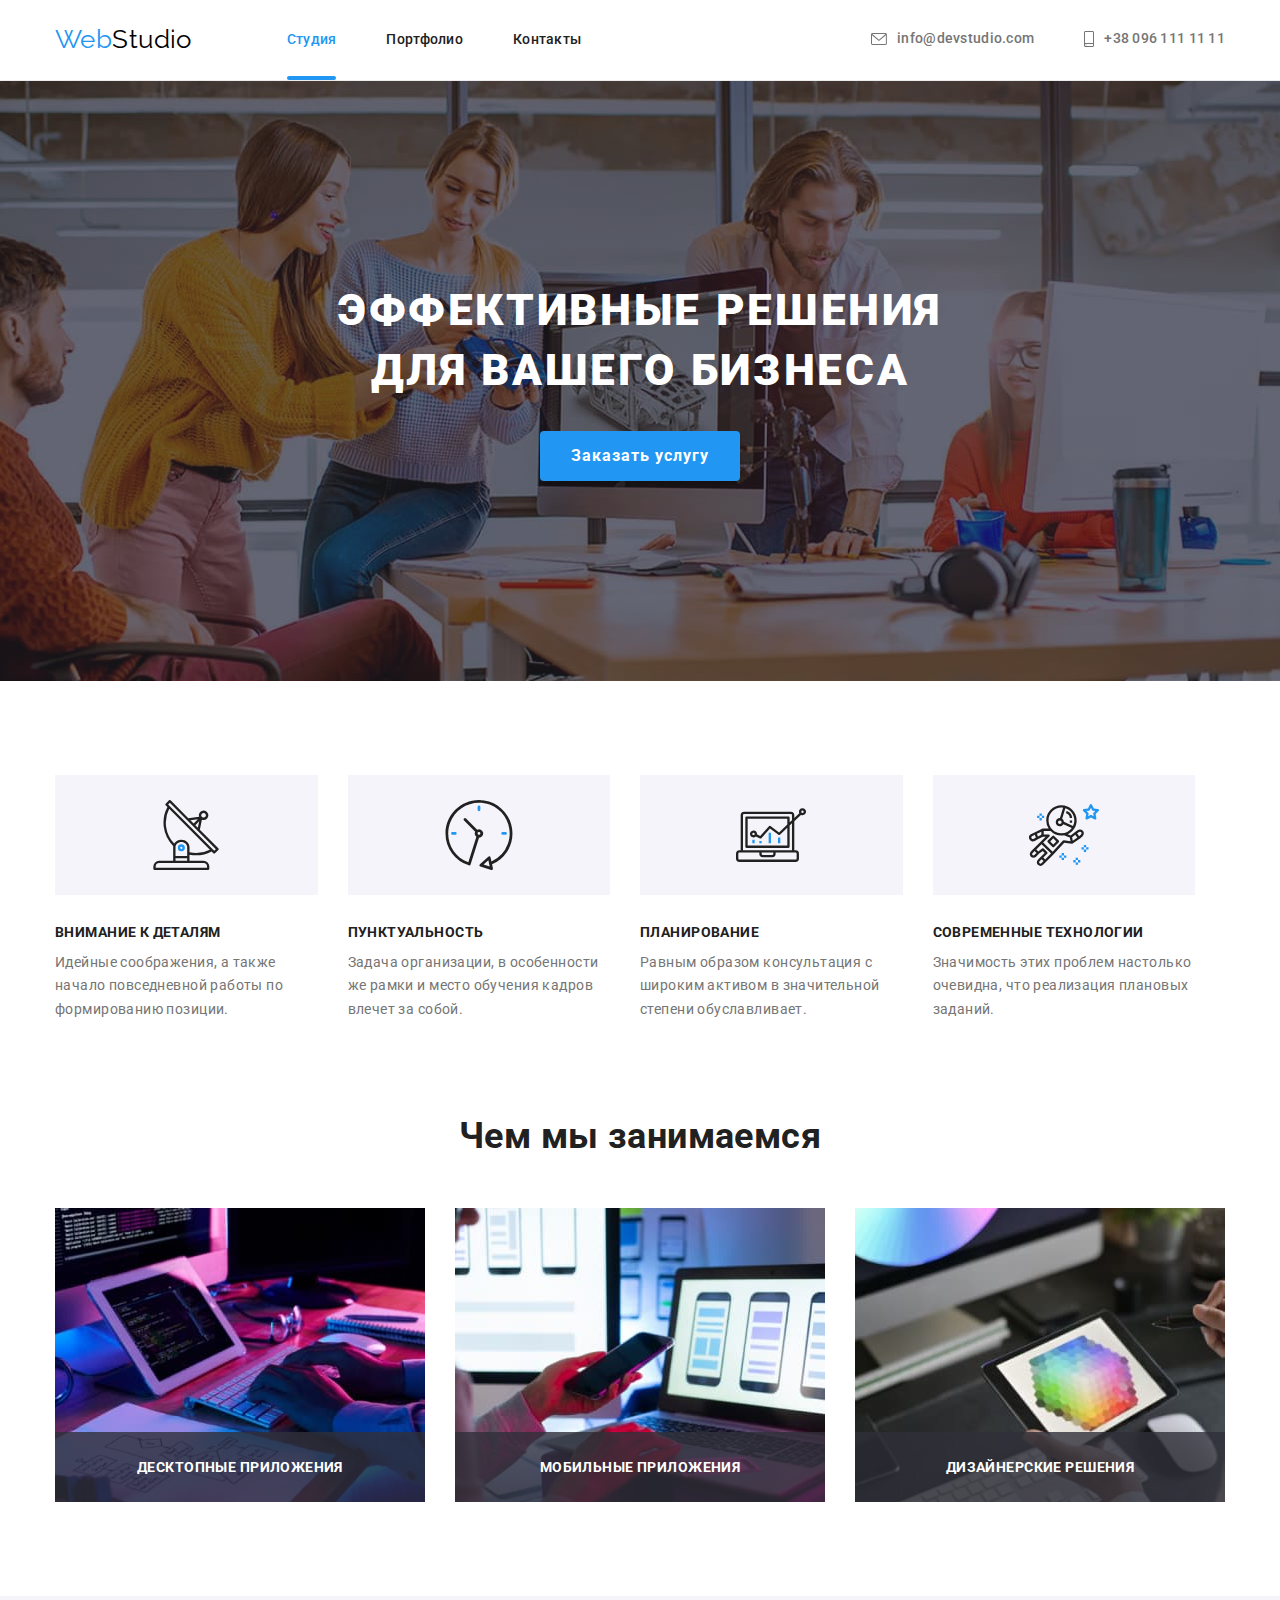
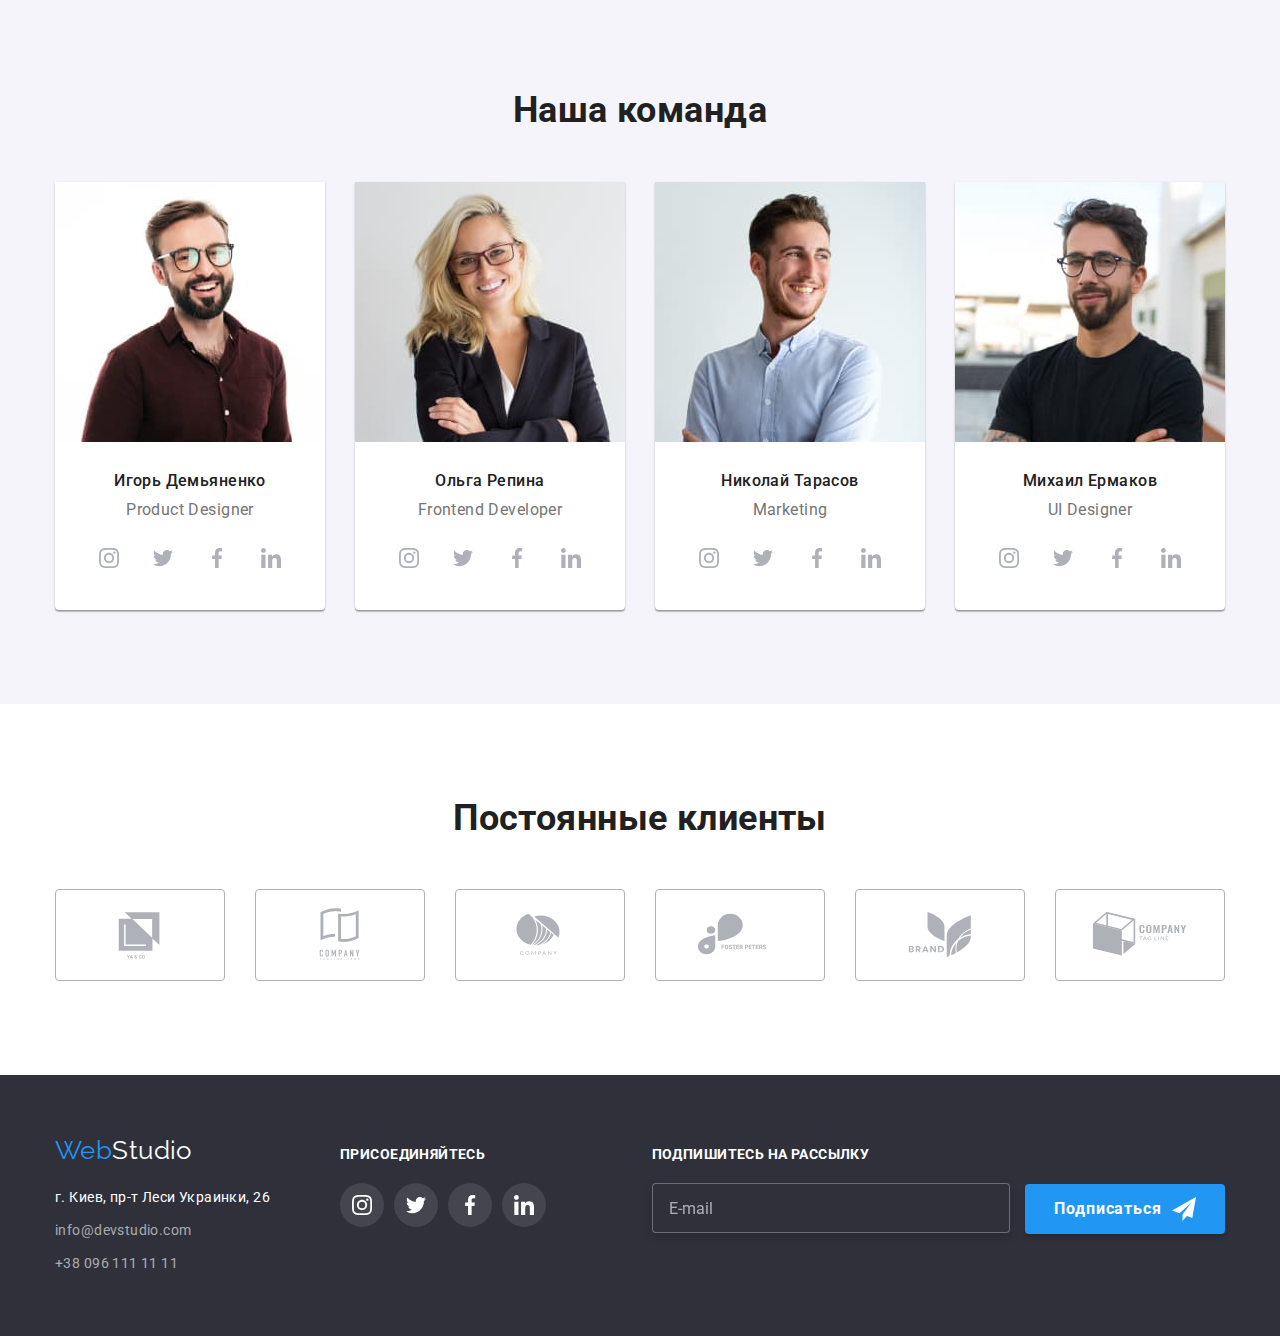
==== commit 52baa7aa: "Team photo structure" ====
--- a/index.html
+++ b/index.html
@@ -214,19 +214,28 @@
                     ./images/team/mobile/demyanenko@2x.jpg  900w,
                     ./images/team/mobile/demyanenko@3x.jpg 1350w
                   "
-                  media="(max-width: 755px)"
-                  sizes="100wh"
-                />
-
-                <!-- <source
-                  srcset="
-                    ./images/team/tablet/demyanenko.jpg     450w,
-                    ./images/team/tablet/demyanenko@2x.jpg  900w,
-                    ./images/team/tablet/demyanenko@3x.jpg 1350w
-                  "
-                  media="(max-width: 755px)"
-                  sizes="100wh"
-                /> -->
+                  media="(max-width: 767px)"
+                />
+
+                <source
+                  srcset="
+                    ./images/team/tablet/demyanenko.jpg     354w,
+                    ./images/team/tablet/demyanenko@2x.jpg  708w,
+                    ./images/team/tablet/demyanenko@3x.jpg 1062w
+                  "
+                  media="(min-width: 768px) and (max-width: 1199px)"
+                  sizes="(min-width: 768px) 354px, 50vw"
+                />
+
+                <source
+                  srcset="
+                    ./images/team/desktop/demyanenko.jpg    270w,
+                    ./images/team/desktop/demyanenko@2x.jpg 540w,
+                    ./images/team/desktop/demyanenko@3x.jpg 810w
+                  "
+                  media="(min-width: 1200px)"
+                  sizes="(min-width: 1200px) 270px, 25vw"
+                />
 
                 <img
                   class="command__photo"
@@ -268,13 +277,41 @@
               </ul>
             </li>
             <li class="command__item">
-              <img
-                class="command__photo"
-                src="./images/photo_repina.jpg"
-                alt="Ольга Репина"
-                width="270"
-                height="260"
-              />
+              <picture>
+                <source
+                  srcset="
+                    ./images/team/mobile/repina.jpg     450w,
+                    ./images/team/mobile/repina@2x.jpg  900w,
+                    ./images/team/mobile/repina@3x.jpg 1350w
+                  "
+                  media="(max-width: 767px)"
+                />
+
+                <source
+                  srcset="
+                    ./images/team/tablet/repina.jpg     354w,
+                    ./images/team/tablet/repina@2x.jpg  708w,
+                    ./images/team/tablet/repina@3x.jpg 1062w
+                  "
+                  media="(min-width: 768px) and (max-width: 1199px)"
+                  sizes="(min-width: 768px) 354px, 50vw"
+                />
+
+                <source
+                  srcset="
+                    ./images/team/desktop/repina.jpg    270w,
+                    ./images/team/desktop/repina@2x.jpg 540w,
+                    ./images/team/desktop/repina@3x.jpg 810w
+                  "
+                  media="(min-width: 1200px)"
+                  sizes="(min-width: 1200px) 270px, 25vw"
+                />
+                <img
+                  class="command__photo"
+                  src="./images/team/mobile/repina.jpg"
+                  alt="Ольга Репина"
+                />
+              </picture>
               <h3 class="command__name">Ольга Репина</h3>
               <p class="command__position">Frontend Developer</p>
               <ul class="social list">
@@ -309,13 +346,41 @@
               </ul>
             </li>
             <li class="command__item">
-              <img
-                class="command__photo"
-                src="./images/photo_tarasov.jpg"
-                alt="Николай Тарасов"
-                width="270"
-                height="260"
-              />
+              <picture>
+                <source
+                  srcset="
+                    ./images/team/mobile/tarasov.jpg     450w,
+                    ./images/team/mobile/tarasov@2x.jpg  900w,
+                    ./images/team/mobile/tarasov@3x.jpg 1350w
+                  "
+                  media="(max-width: 767px)"
+                />
+
+                <source
+                  srcset="
+                    ./images/team/tablet/tarasov.jpg     354w,
+                    ./images/team/tablet/tarasov@2x.jpg  708w,
+                    ./images/team/tablet/tarasov@3x.jpg 1062w
+                  "
+                  media="(min-width: 768px) and (max-width: 1199px)"
+                  sizes="(min-width: 768px) 354px, 50vw"
+                />
+
+                <source
+                  srcset="
+                    ./images/team/desktop/tarasov.jpg    270w,
+                    ./images/team/desktop/tarasov@2x.jpg 540w,
+                    ./images/team/desktop/tarasov@3x.jpg 810w
+                  "
+                  media="(min-width: 1200px)"
+                  sizes="(min-width: 1200px) 270px, 25vw"
+                />
+                <img
+                  class="command__photo"
+                  src="./images/team/mobile/tarasov.jpg"
+                  alt="Николай Тарасов"
+                />
+              </picture>
               <h3 class="command__name">Николай Тарасов</h3>
               <p class="command__position">Marketing</p>
               <ul class="social list">
@@ -350,13 +415,42 @@
               </ul>
             </li>
             <li class="command__item">
-              <img
-                class="command__photo"
-                src="./images/photo_ermakov.jpg"
-                alt="Михаил Ермаков"
-                width="270"
-                height="260"
-              />
+              <picture>
+                <source
+                  srcset="
+                    ./images/team/mobile/ermakov.jpg     450w,
+                    ./images/team/mobile/ermakov@2x.jpg  900w,
+                    ./images/team/mobile/ermakov@3x.jpg 1350w
+                  "
+                  media="(max-width: 767px)"
+                />
+
+                <source
+                  srcset="
+                    ./images/team/tablet/ermakov.jpg     354w,
+                    ./images/team/tablet/ermakov@2x.jpg  708w,
+                    ./images/team/tablet/ermakov@3x.jpg 1062w
+                  "
+                  media="(min-width: 768px) and (max-width: 1199px)"
+                  sizes="(min-width: 768px) 354px, 50vw"
+                />
+
+                <source
+                  srcset="
+                    ./images/team/desktop/ermakov.jpg    270w,
+                    ./images/team/desktop/ermakov@2x.jpg 540w,
+                    ./images/team/desktop/ermakov@3x.jpg 810w
+                  "
+                  media="(min-width: 1200px)"
+                  sizes="(min-width: 1200px) 270px, 25vw"
+                />
+                <img
+                  class="command__photo"
+                  src="./images/team/mobile/ermakov.jpg"
+                  alt="Михаил Ермаков"
+                />
+              </picture>
+
               <h3 class="command__name">Михаил Ермаков</h3>
               <p class="command__position">UI Designer</p>
               <ul class="social list">
